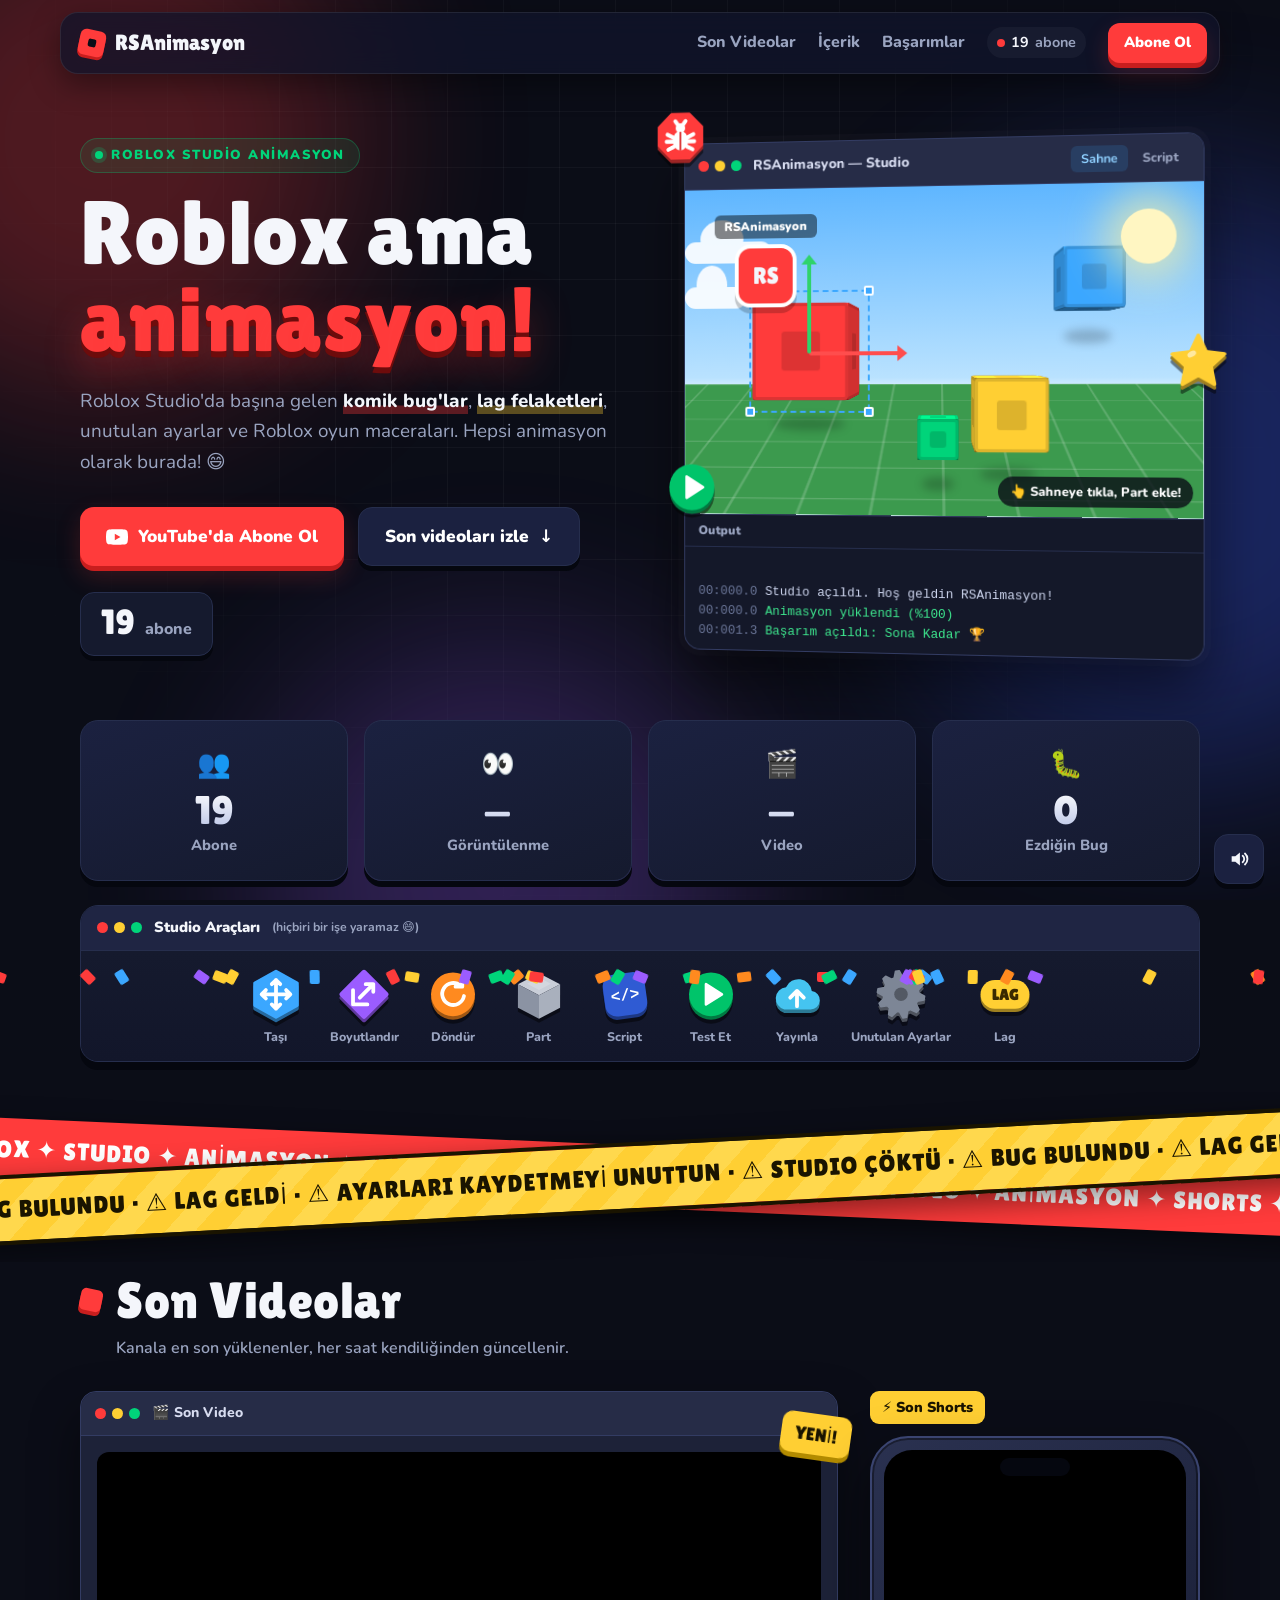
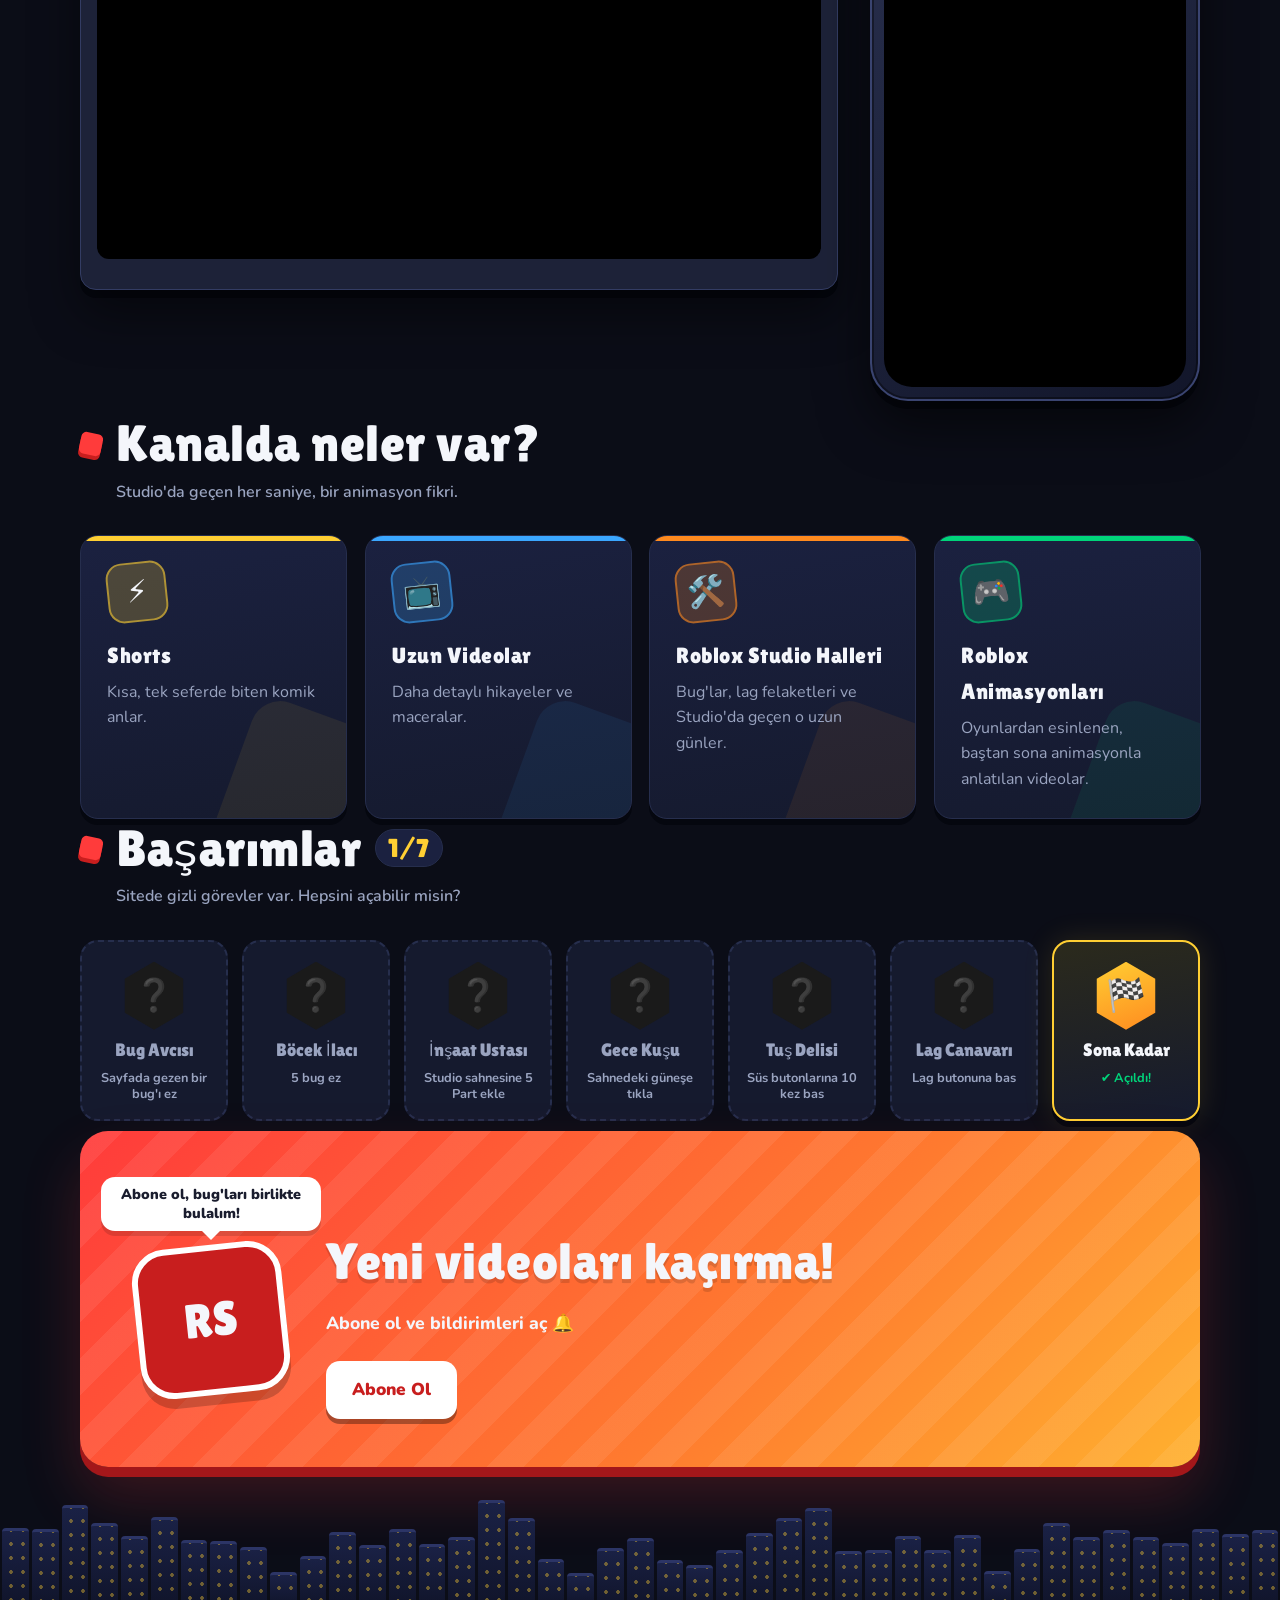
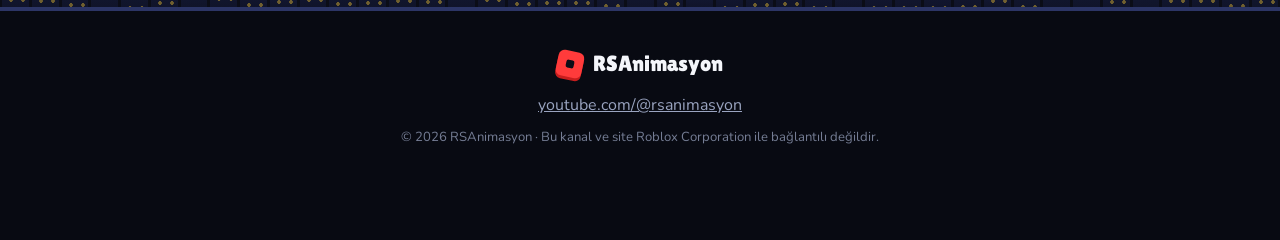
==== index.html @ 1b23cc11 "Oyun özellikleri: Part ekleme, gece/gündüz, bug avı, başarımlar; video verisi boş dönünce eskisini k" ====
<!doctype html>
<html lang="tr">
<head>
  <meta charset="utf-8">
  <meta name="viewport" content="width=device-width, initial-scale=1">
  <title>RSAnimasyon</title>
  <meta name="description" content="RSAnimasyon — Roblox ve Roblox Studio dünyasından komik animasyonlar.">
  <meta property="og:title" content="RSAnimasyon">
  <meta property="og:description" content="Roblox ve Roblox Studio dünyasından komik animasyonlar.">
  <meta name="theme-color" content="#0b0d17">
  <script>document.documentElement.classList.add("js");</script>
  <link rel="preconnect" href="https://fonts.googleapis.com">
  <link rel="preconnect" href="https://fonts.gstatic.com" crossorigin>
  <link href="https://fonts.googleapis.com/css2?family=Lilita+One&family=Nunito:wght@400;600;800;900&display=swap" rel="stylesheet">
  <link rel="icon" href="data:image/svg+xml,<svg xmlns='http://www.w3.org/2000/svg' viewBox='0 0 32 32'><rect x='4' y='4' width='24' height='24' rx='4' fill='%23ff3b3b' transform='rotate(12 16 16)'/><rect x='12' y='12' width='8' height='8' fill='%23111'  transform='rotate(12 16 16)'/></svg>">
  <link rel="stylesheet" href="style.css?v=8">
</head>
<body>
  <div class="progress" aria-hidden="true"><span data-progress></span></div>
  <div class="toasts" data-toasts aria-live="polite"></div>
  <!-- Yükleme ekranı -->
  <div class="loader" id="loader" aria-hidden="true">
    <div class="loader-cube"><span class="cube3d" style="--s:64px"><i></i><i></i><i></i><i></i><i></i><i></i></span></div>
    <div class="loader-title">RSAnimasyon</div>
    <div class="loader-bar"><span></span></div>
    <div class="loader-tip" data-loader-tip>Bug'lar temizleniyor…</div>
  </div>

  <!-- Arka plan -->
  <div class="bg" aria-hidden="true">
    <div class="bg-glow g1"></div>
    <div class="bg-glow g2"></div>
    <div class="bg-glow g3"></div>
    <div class="bg-grid"></div>
    <div class="bg-spot" data-spot></div>
    <div class="bg-cubes" data-bg-cubes></div>
  </div>

  <header class="nav-wrap">
    <div class="nav">
      <a class="brand" href="#">
        <img class="brand-avatar" data-avatar alt="" hidden>
        <span class="brand-cube" aria-hidden="true"></span>
        <span>RSAnimasyon</span>
      </a>
      <nav>
        <a href="#son-videolar">Son Videolar</a>
        <a href="#icerik">İçerik</a>
        <a href="#basarimlar">Başarımlar</a>
        <span class="nav-subs" data-nav-subs hidden><i></i><b data-nav-sub-num></b> abone</span>
        <a class="btn btn-sm" href="https://www.youtube.com/@rsanimasyon?sub_confirmation=1" target="_blank" rel="noopener">Abone Ol</a>
      </nav>
    </div>
  </header>

  <main>
    <div class="deco-side-layer" data-deco-side aria-hidden="true"></div>

    <!-- HERO -->
    <section class="hero wrap">
      <div class="hero-text">
        <p class="eyebrow"><span class="eyebrow-dot"></span>Roblox Studio Animasyon</p>
        <h1>
          <span class="word" style="--d:0">Roblox</span>
          <span class="word" style="--d:1">ama</span><br>
          <span class="accent" data-wave>animasyon!</span>
        </h1>
        <p class="lead">
          Roblox Studio'da başına gelen <mark>komik bug'lar</mark>, <mark class="m2">lag felaketleri</mark>,
          unutulan ayarlar ve Roblox oyun maceraları. Hepsi animasyon olarak burada! 😄
        </p>
        <div class="hero-actions">
          <a class="btn btn-big" href="https://www.youtube.com/@rsanimasyon?sub_confirmation=1" target="_blank" rel="noopener">
            <svg viewBox="0 0 24 24" width="22" height="22" aria-hidden="true"><path fill="currentColor" d="M23.5 6.2a3 3 0 0 0-2.1-2.1C19.5 3.6 12 3.6 12 3.6s-7.5 0-9.4.5A3 3 0 0 0 .5 6.2 31 31 0 0 0 0 12a31 31 0 0 0 .5 5.8 3 3 0 0 0 2.1 2.1c1.9.5 9.4.5 9.4.5s7.5 0 9.4-.5a3 3 0 0 0 2.1-2.1A31 31 0 0 0 24 12a31 31 0 0 0-.5-5.8ZM9.6 15.6V8.4l6.2 3.6-6.2 3.6Z"/></svg>
            YouTube'da Abone Ol
          </a>
          <a class="btn btn-ghost btn-big" href="#son-videolar">Son videoları izle <span class="bounce-arrow">↓</span></a>
        </div>
        <div class="sub-counter" data-subs hidden>
          <span class="live" data-live hidden><i></i>CANLI</span>
          <span class="sub-num" data-sub-num></span>
          <span class="sub-label">abone</span>
          <span class="sub-delta" data-sub-delta></span>
        </div>
      </div>

      <!-- Studio penceresi -->
      <div class="studio-window hero-art" data-tilt>
        <div class="win-bar">
          <span class="dots"><i></i><i></i><i></i></span>
          <span class="win-title">RSAnimasyon — Studio</span>
          <span class="win-tabs"><b>Sahne</b><span>Script</span></span>
        </div>
        <div class="viewport">
          <div class="sky"><span class="cloud c-a"></span><span class="cloud c-b"></span><span class="stars"></span><span class="sun" title="Gece / gündüz"></span></div>
          <div class="baseplate"></div>

          <div class="scene-cube sc1"><span class="cube3d" style="--s:92px;--c:#ff3b3b"><i></i><i></i><i></i><i></i><i></i><i></i></span></div>
          <div class="scene-cube sc2"><span class="cube3d" style="--s:58px;--c:#3ba7ff"><i></i><i></i><i></i><i></i><i></i><i></i></span></div>
          <div class="scene-cube sc3"><span class="cube3d" style="--s:70px;--c:#ffcf33"><i></i><i></i><i></i><i></i><i></i><i></i></span></div>
          <div class="scene-cube sc4"><span class="cube3d" style="--s:40px;--c:#00d47a"><i></i><i></i><i></i><i></i><i></i><i></i></span></div>

          <div class="selection" aria-hidden="true">
            <span class="h h1"></span><span class="h h2"></span><span class="h h3"></span><span class="h h4"></span>
            <span class="gizmo gx"></span><span class="gizmo gy"></span>
          </div>

          <div class="player">
            <span class="nametag">RSAnimasyon</span>
            <img class="player-avatar" data-avatar alt="" hidden>
            <span class="player-fallback">RS</span>
          </div>
          <div class="spawn-layer" data-spawn></div>
          <span class="vp-hint" data-vp-hint>👆 Sahneye tıkla, Part ekle!</span>
        </div>
        <div class="output">
          <div class="output-head">Output</div>
          <div class="output-lines" data-output></div>
        </div>
      </div>
    </section>

    <!-- İstatistikler -->
    <section class="stats wrap" data-reveal>
      <div class="stat">
        <span class="stat-ico">👥</span>
        <b data-stat="subs">—</b>
        <span>Abone</span>
      </div>
      <div class="stat">
        <span class="stat-ico">👀</span>
        <b data-stat="views">—</b>
        <span>Görüntülenme</span>
      </div>
      <div class="stat">
        <span class="stat-ico">🎬</span>
        <b data-stat="videos">—</b>
        <span>Video</span>
      </div>
      <div class="stat">
        <span class="stat-ico">🐛</span>
        <b data-bug-count>0</b>
        <span>Ezdiğin Bug</span>
      </div>
    </section>

    <!-- Studio araçları (süs) -->
    <div class="wrap" data-reveal>
      <div class="studio-bar-wrap" aria-hidden="true">
        <div class="studio-bar-head"><span class="dots"><i></i><i></i><i></i></span>Studio Araçları <small>(hiçbiri bir işe yaramaz 😄)</small></div>
        <div class="studio-bar" data-deco-bar></div>
      </div>
    </div>

    <!-- Kayan şeritler -->
    <div class="tape-zone" aria-hidden="true">
      <div class="tape tape-a"><div class="tape-track" data-tape="⚠ BUG BULUNDU · ⚠ LAG GELDİ · ⚠ AYARLARI KAYDETMEYİ UNUTTUN · ⚠ STUDIO ÇÖKTÜ · "></div></div>
      <div class="tape tape-b"><div class="tape-track" data-tape="ROBLOX ✦ STUDIO ✦ ANİMASYON ✦ SHORTS ✦ KOMİK ✦ ABONE OL ✦ "></div></div>
    </div>

    <!-- SON VİDEOLAR -->
    <section id="son-videolar" class="latest wrap">
      <div class="section-head" data-reveal>
        <h2 class="section-title">Son Videolar</h2>
        <p class="section-sub">Kanala en son yüklenenler, her saat kendiliğinden güncellenir.</p>
      </div>

      <div class="latest-grid">
        <article class="monitor" data-reveal>
          <div class="win-bar">
            <span class="dots"><i></i><i></i><i></i></span>
            <span class="win-title">🎬 Son Video</span>
            <time data-long-date></time>
          </div>
          <div class="monitor-body">
            <span class="sticker">YENİ!</span>
            <div class="frame frame-16x9" data-long-frame>
              <div class="placeholder">Son video yükleniyor…</div>
            </div>
            <h3 data-long-title></h3>
          </div>
        </article>

        <article class="phone-col" data-reveal style="--rd:.12s">
          <div class="phone-label"><span class="tag tag-short">⚡ Son Shorts</span><time data-short-date></time></div>
          <div class="phone">
            <span class="notch"></span>
            <div class="frame frame-9x16" data-short-frame>
              <div class="placeholder">Son Shorts yükleniyor…</div>
            </div>
          </div>
          <h3 data-short-title></h3>
        </article>
      </div>

      <div class="recent" data-recent-wrap hidden>
        <h3 class="sub-title" data-reveal>Diğer yeni videolar</h3>
        <div class="recent-grid" data-recent></div>
      </div>
    </section>

    <!-- İÇERİK -->
    <section id="icerik" class="topics wrap">
      <div class="section-head" data-reveal>
        <h2 class="section-title">Kanalda neler var?</h2>
        <p class="section-sub">Studio'da geçen her saniye, bir animasyon fikri.</p>
      </div>
      <div class="topic-grid">
        <div class="topic t1" data-reveal data-tilt><span class="ico">⚡</span><h3>Shorts</h3><p>Kısa, tek seferde biten komik anlar.</p></div>
        <div class="topic t2" data-reveal data-tilt style="--rd:.08s"><span class="ico">📺</span><h3>Uzun Videolar</h3><p>Daha detaylı hikayeler ve maceralar.</p></div>
        <div class="topic t3" data-reveal data-tilt style="--rd:.16s"><span class="ico">🛠️</span><h3>Roblox Studio Halleri</h3><p>Bug'lar, lag felaketleri ve Studio'da geçen o uzun günler.</p></div>
        <div class="topic t4" data-reveal data-tilt style="--rd:.24s"><span class="ico">🎮</span><h3>Roblox Animasyonları</h3><p>Oyunlardan esinlenen, baştan sona animasyonla anlatılan videolar.</p></div>
      </div>
    </section>

    <!-- BAŞARIMLAR -->
    <section id="basarimlar" class="wrap badges-sec">
      <div class="section-head" data-reveal>
        <h2 class="section-title">Başarımlar <span class="badge-count" data-badge-count>0/7</span></h2>
        <p class="section-sub">Sitede gizli görevler var. Hepsini açabilir misin?</p>
      </div>
      <div class="badge-grid" data-badges></div>
    </section>

    <!-- CTA -->
    <section class="wrap">
      <div class="cta" data-reveal>
        <div class="cta-stripes" aria-hidden="true"></div>
        <div class="cta-mascot" aria-hidden="true">
          <span class="bubble">Abone ol, bug'ları birlikte bulalım!</span>
          <img data-avatar alt="" hidden>
          <span class="mascot-fallback">RS</span>
        </div>
        <div class="cta-text">
          <h2>Yeni videoları kaçırma!</h2>
          <p>Abone ol ve bildirimleri aç 🔔</p>
          <a class="btn btn-light btn-big" href="https://www.youtube.com/@rsanimasyon?sub_confirmation=1" target="_blank" rel="noopener">Abone Ol</a>
        </div>
      </div>
    </section>
    <div class="skyline" data-skyline aria-hidden="true"></div>
  </main>

  <footer class="footer">
    <div class="wrap footer-inner">
      <a class="brand" href="#"><span class="brand-cube" aria-hidden="true"></span><span>RSAnimasyon</span></a>
      <p><a href="https://www.youtube.com/@rsanimasyon" target="_blank" rel="noopener">youtube.com/@rsanimasyon</a></p>
      <p class="fine">© <span data-year></span> RSAnimasyon · Bu kanal ve site Roblox Corporation ile bağlantılı değildir.</p>
    </div>
  </footer>

  <script src="config.js?v=8"></script>
  <script src="app.js?v=8"></script>
  <script src="deco.js?v=8"></script>
  <script src="subs.js?v=8"></script>
  <script src="fx.js?v=8"></script>
  <script src="play.js?v=8"></script>
</body>
</html>
---- style.css ----
:root {
  --bg: #0b0d17;
  --bg-2: #11152a;
  --card: #151a2e;
  --card-2: #1b2140;
  --line: #262e4d;
  --text: #f4f6fb;
  --muted: #9aa4c0;
  --red: #ff3b3b;
  --red-2: #c81e1e;
  --green: #00d47a;
  --yellow: #ffcf33;
  --blue: #3ba7ff;
  --purple: #9b5cff;
  --orange: #ff8a1f;
  --radius: 18px;
  --shadow: 0 8px 0 #0009;
  --display: "Lilita One", "Nunito", sans-serif;
}

* { box-sizing: border-box; }
html { scroll-behavior: smooth; }
html, body { overflow-x: clip; }
body {
  margin: 0;
  background: var(--bg);
  color: var(--text);
  font-family: "Nunito", system-ui, sans-serif;
  line-height: 1.6;
  -webkit-font-smoothing: antialiased;
}
a { color: inherit; }
img { max-width: 100%; }
h1, h2, h3 { font-family: var(--display); font-weight: 400; letter-spacing: .5px; margin: 0; }
::selection { background: var(--red); color: #fff; }

.wrap { max-width: 1160px; margin: 0 auto; padding: 0 20px; }
main { position: relative; z-index: 1; }

/* ================= Yükleme ekranı ================= */
.loader { display: none; }
.js .loader {
  position: fixed; inset: 0; z-index: 100;
  display: flex; flex-direction: column; align-items: center; justify-content: center; gap: 18px;
  background: radial-gradient(circle at 50% 40%, #1b2147, var(--bg) 70%);
  transition: opacity .5s, visibility .5s;
}
.js .loader.done { opacity: 0; visibility: hidden; }
.loader-cube { perspective: 600px; margin-bottom: 8px; }
.loader-cube .cube3d { animation: cube-spin 1.6s linear infinite; }
.loader-title { font-family: var(--display); font-size: 2rem; }
.loader-bar { width: 220px; height: 12px; border-radius: 99px; background: #ffffff14; overflow: hidden; border: 1px solid var(--line); }
.loader-bar span { display: block; height: 100%; width: 0; background: linear-gradient(90deg, var(--red), var(--yellow)); border-radius: inherit; animation: load-fill 1s ease-out forwards; }
.loader-tip { color: var(--muted); font-weight: 700; font-size: .95rem; }
@keyframes load-fill { to { width: 100%; } }

/* ================= Arka plan ================= */
.bg { position: fixed; inset: 0; z-index: 0; pointer-events: none; overflow: hidden; }
.bg-grid {
  position: absolute; inset: 0;
  background:
    linear-gradient(transparent 0 calc(100% - 1px), #ffffff09 0) 0 0 / 56px 56px,
    linear-gradient(90deg, transparent 0 calc(100% - 1px), #ffffff09 0) 0 0 / 56px 56px;
  mask-image: radial-gradient(ellipse at 50% 30%, #000 30%, transparent 80%);
}
.bg-glow { position: absolute; border-radius: 50%; filter: blur(90px); opacity: .45; animation: glow-move 18s ease-in-out infinite alternate; }
.g1 { width: 520px; height: 520px; background: #ff3b3b; left: -160px; top: -120px; opacity: .28; }
.g2 { width: 600px; height: 600px; background: #3b5bff; right: -200px; top: 20%; opacity: .3; animation-delay: -6s; }
.g3 { width: 480px; height: 480px; background: #9b5cff; left: 20%; bottom: -220px; opacity: .25; animation-delay: -12s; }
@keyframes glow-move { to { transform: translate(80px, 60px) scale(1.15); } }
.bg-cube {
  position: absolute; bottom: -60px; border-radius: 6px; opacity: .14;
  animation: bg-rise linear infinite;
}
.bg-cube::after { content: ""; position: absolute; inset: 30%; background: #0004; border-radius: 2px; }
@keyframes bg-rise {
  from { transform: translateY(0) rotate(0); }
  to { transform: translateY(-120vh) rotate(360deg); }
}

/* ================= Navigasyon ================= */
.nav-wrap { position: sticky; top: 0; z-index: 30; padding: 12px 16px 0; }
.nav {
  max-width: 1160px; margin: 0 auto;
  display: flex; align-items: center; justify-content: space-between; gap: 16px;
  padding: 10px 12px 10px 18px;
  background: #11152acc; backdrop-filter: blur(14px) saturate(1.4); -webkit-backdrop-filter: blur(14px) saturate(1.4);
  border: 1px solid #ffffff14; border-radius: 18px;
  box-shadow: 0 10px 30px #0006;
}
.brand { display: flex; align-items: center; gap: 10px; text-decoration: none; font-family: var(--display); font-size: 1.35rem; }
.brand-avatar { width: 34px; height: 34px; border-radius: 10px; border: 2px solid var(--red); object-fit: cover; }
.brand-avatar:not([hidden]) + .brand-cube { display: none; }
.brand-cube { width: 26px; height: 26px; background: var(--red); border-radius: 6px; transform: rotate(12deg); position: relative; box-shadow: 0 3px 0 var(--red-2); flex: none; }
.brand-cube::after { content: ""; position: absolute; inset: 9px; background: var(--bg); border-radius: 2px; }
.nav nav { display: flex; align-items: center; gap: 22px; }
.nav nav > a:not(.btn) { text-decoration: none; color: var(--muted); font-weight: 800; position: relative; }
.nav nav > a:not(.btn)::after { content: ""; position: absolute; left: 0; right: 0; bottom: -4px; height: 3px; border-radius: 3px; background: var(--red); transform: scaleX(0); transition: transform .25s; }
.nav nav > a:not(.btn):hover { color: var(--text); }
.nav nav > a:not(.btn):hover::after { transform: scaleX(1); }
.nav-subs { display: inline-flex; align-items: center; gap: 6px; font-weight: 700; color: var(--muted); font-size: .9rem; padding: 4px 10px; border-radius: 99px; background: #ffffff0a; }
.nav-subs[hidden] { display: none; }
.nav-subs b { color: var(--text); font-variant-numeric: tabular-nums; }
.nav-subs i { width: 8px; height: 8px; border-radius: 50%; background: var(--red); animation: live-blink 1.4s infinite; }

/* ================= Butonlar ================= */
.btn {
  position: relative; overflow: hidden;
  display: inline-flex; align-items: center; gap: 10px;
  padding: 12px 22px; border-radius: 12px; border: 0;
  background: var(--red); color: #fff; text-decoration: none; font-weight: 900; font-family: inherit; font-size: 1rem;
  box-shadow: 0 5px 0 var(--red-2), 0 10px 24px #ff3b3b33;
  transition: transform .12s, box-shadow .12s;
}
.btn::before {
  content: ""; position: absolute; top: 0; bottom: 0; width: 40%; left: -60%;
  background: linear-gradient(100deg, transparent, #fff5, transparent);
  transform: skewX(-20deg); transition: left .5s;
}
.btn:hover::before { left: 120%; }
.btn:hover { transform: translateY(-2px); box-shadow: 0 7px 0 var(--red-2), 0 14px 30px #ff3b3b44; }
.btn:active { transform: translateY(4px); box-shadow: 0 1px 0 var(--red-2); }
.btn-sm { padding: 8px 16px; font-size: .92rem; }
.btn-big { padding: 15px 26px; font-size: 1.08rem; border-radius: 14px; }
.btn-ghost { background: var(--card-2); box-shadow: 0 5px 0 #05070f; border: 1px solid var(--line); }
.btn-ghost:hover { box-shadow: 0 7px 0 #05070f; }
.btn-ghost:active { box-shadow: 0 1px 0 #05070f; }
.btn-light { background: #fff; color: var(--red-2); box-shadow: 0 5px 0 #0005; }
.btn-light:hover { box-shadow: 0 7px 0 #0005; }
.bounce-arrow { display: inline-block; animation: arrow-bounce 1.4s ease-in-out infinite; }
@keyframes arrow-bounce { 50% { transform: translateY(4px); } }

/* ================= Hero ================= */
.hero > * { min-width: 0; }
.hero { display: grid; grid-template-columns: minmax(0, 1.05fr) minmax(0, 1fr); gap: 48px; align-items: center; padding-top: 64px; padding-bottom: 40px; }
.eyebrow {
  display: inline-flex; align-items: center; gap: 8px; margin: 0 0 16px; padding: 6px 14px; border-radius: 99px;
  background: #00d47a1a; border: 1px solid #00d47a44; color: var(--green);
  font-weight: 900; font-size: .82rem; text-transform: uppercase; letter-spacing: 1.5px;
}
.eyebrow-dot { width: 8px; height: 8px; border-radius: 50%; background: var(--green); box-shadow: 0 0 0 4px #00d47a33; animation: live-blink 2s infinite; }
.hero h1 { font-size: clamp(3rem, 7.4vw, 5.6rem); line-height: .98; }
.word { display: inline-block; }
.js .word { animation: word-in .7s cubic-bezier(.2, 1.6, .4, 1) both; animation-delay: calc(1.05s + var(--d) * .12s); }
@keyframes word-in { from { opacity: 0; transform: translateY(40px) scale(.6) rotate(-6deg); } }
.accent { display: inline-block; color: var(--red); text-shadow: 0 6px 0 #6d0c0c, 0 18px 40px #ff3b3b55; }
.accent .ch { display: inline-block; animation: wave 3.2s ease-in-out infinite; animation-delay: calc(var(--i) * .07s + 1.5s); }
@keyframes wave { 0%, 30%, 100% { transform: none; } 10% { transform: translateY(-14px) rotate(-4deg); } 20% { transform: translateY(2px); } }
.lead { color: var(--muted); font-size: 1.18rem; max-width: 540px; margin: 22px 0 0; }
.lead mark { background: none; color: var(--text); font-weight: 800; box-shadow: inset 0 -.45em 0 #ff3b3b55; }
.lead mark.m2 { box-shadow: inset 0 -.45em 0 #ffcf3355; }
.hero-actions { display: flex; flex-wrap: wrap; gap: 14px; margin-top: 30px; }

.sub-counter {
  position: relative; display: inline-flex; align-items: baseline; gap: 10px;
  margin-top: 26px; padding: 12px 20px; border-radius: 14px;
  background: var(--card); border: 1px solid var(--line); box-shadow: 0 5px 0 #05070f;
}
.sub-counter[hidden] { display: none; }
.sub-num { font-family: var(--display); font-size: 2.2rem; line-height: 1; font-variant-numeric: tabular-nums; transition: color .3s; }
.sub-num.up { color: var(--green); animation: sub-bump .5s; }
.sub-num.down { color: var(--red); animation: sub-bump .5s; }
.sub-label { color: var(--muted); font-weight: 800; }
.live { align-self: center; display: inline-flex; align-items: center; gap: 6px; padding: 3px 9px; border-radius: 7px; background: #ff3b3b22; color: var(--red); font-size: .75rem; font-weight: 900; letter-spacing: 1px; }
.live[hidden] { display: none; }
.live i { width: 8px; height: 8px; border-radius: 50%; background: var(--red); animation: live-blink 1.4s infinite; }
.sub-delta { position: absolute; right: -8px; top: -16px; font-weight: 900; opacity: 0; pointer-events: none; font-size: 1.1rem; }
.sub-delta.show { animation: delta-float 1.6s ease-out; }
.sub-delta.plus { color: var(--green); }
.sub-delta.minus { color: var(--red); }
@keyframes sub-bump { 40% { transform: scale(1.3); } }
@keyframes live-blink { 50% { opacity: .25; } }
@keyframes delta-float { 0% { opacity: 0; transform: translateY(8px); } 15% { opacity: 1; } 100% { opacity: 0; transform: translateY(-30px); } }

/* ================= Studio penceresi ================= */
.studio-window {
  position: relative;
  background: #1d2238; border: 1px solid #333c63; border-radius: 16px;
  box-shadow: 0 30px 60px #0008, 0 0 0 6px #ffffff06;
  transform: perspective(1200px) rotateX(var(--rx, 0deg)) rotateY(var(--ry, -6deg));
  transition: transform .3s ease-out;
}
.win-bar {
  display: flex; align-items: center; gap: 12px; padding: 10px 14px;
  background: #262c47; border-bottom: 1px solid #333c63; border-radius: 16px 16px 0 0;
  font-weight: 800; font-size: .88rem;
}
.win-title { color: #d7dcf0; flex: 1; white-space: nowrap; overflow: hidden; text-overflow: ellipsis; }
.win-bar time { color: var(--muted); font-weight: 700; font-size: .85rem; }
.win-tabs { display: flex; gap: 4px; font-size: .78rem; }
.win-tabs > * { padding: 3px 10px; border-radius: 6px; color: var(--muted); }
.win-tabs b { background: #3ba7ff26; color: #8fd0ff; }
.dots { display: flex; gap: 6px; flex: none; }
.dots i { width: 11px; height: 11px; border-radius: 50%; background: var(--red); }
.dots i:nth-child(2) { background: var(--yellow); }
.dots i:nth-child(3) { background: var(--green); }

.viewport { position: relative; height: 330px; overflow: hidden; perspective: 700px; }
.sky { position: absolute; inset: 0; background: linear-gradient(#5fb6ff, #b9e2ff 58%, #dff2ff 62%); }
.sun { position: absolute; width: 54px; height: 54px; border-radius: 50%; right: 12%; top: 12%; background: #fff6c2; box-shadow: 0 0 40px 16px #fff3a0aa; }
.cloud { position: absolute; height: 22px; border-radius: 99px; background: #fff; opacity: .9; animation: cloud-drift linear infinite; }
.cloud::before { content: ""; position: absolute; width: 50%; height: 180%; left: 18%; bottom: 20%; border-radius: 50%; background: inherit; }
.c-a { width: 90px; top: 16%; animation-duration: 38s; }
.c-b { width: 64px; top: 30%; animation-duration: 52s; animation-delay: -20s; }
@keyframes cloud-drift { from { left: -120px; } to { left: 110%; } }
.baseplate {
  position: absolute; left: -60%; width: 220%; top: 60%; height: 160%;
  transform-origin: 50% 0; transform: rotateX(74deg);
  background-color: #3c9a4e;
  background-image:
    linear-gradient(#ffffff2e 2px, transparent 2px),
    linear-gradient(90deg, #ffffff2e 2px, transparent 2px);
  background-size: 48px 48px;
  animation: plate-move 3s linear infinite;
}
@keyframes plate-move { to { background-position: 0 48px; } }

/* 3D küp */
.cube3d {
  --s: 60px; --c: #ff3b3b;
  position: relative; display: block; width: var(--s); height: var(--s);
  transform-style: preserve-3d;
  animation: cube-spin 14s linear infinite;
}
.cube3d i { position: absolute; inset: 0; background: var(--c); border-radius: 4px; box-shadow: inset 0 0 0 3px #0002; }
.cube3d i::after { content: ""; position: absolute; inset: 30%; background: #00000022; border-radius: 3px; }
.cube3d i:nth-child(1) { transform: translateZ(calc(var(--s) / 2)); }
.cube3d i:nth-child(2) { transform: rotateY(180deg) translateZ(calc(var(--s) / 2)); filter: brightness(.7); }
.cube3d i:nth-child(3) { transform: rotateY(90deg) translateZ(calc(var(--s) / 2)); filter: brightness(.82); }
.cube3d i:nth-child(4) { transform: rotateY(-90deg) translateZ(calc(var(--s) / 2)); filter: brightness(.82); }
.cube3d i:nth-child(5) { transform: rotateX(90deg) translateZ(calc(var(--s) / 2)); filter: brightness(1.18); }
.cube3d i:nth-child(6) { transform: rotateX(-90deg) translateZ(calc(var(--s) / 2)); filter: brightness(.55); }
@keyframes cube-spin { from { transform: rotateX(-22deg) rotateY(0); } to { transform: rotateX(-22deg) rotateY(360deg); } }

.scene-cube { position: absolute; transform-style: preserve-3d; animation: bob 4s ease-in-out infinite; }
.scene-cube::after { content: ""; position: absolute; left: 10%; right: 10%; height: 14px; bottom: -34px; border-radius: 50%; background: #0003; filter: blur(4px); animation: shadow-pulse 4s ease-in-out infinite; }
.sc1 { left: 16%; top: 36%; }
.sc2 { right: 16%; top: 20%; animation-delay: -1s; }
.sc2 .cube3d { animation-duration: 9s; animation-direction: reverse; }
.sc3 { right: 30%; top: 58%; animation-delay: -2s; }
.sc3 .cube3d { animation-duration: 18s; }
.sc4 { left: 46%; top: 70%; animation-delay: -3s; }
.sc4 .cube3d { animation-duration: 7s; }
@keyframes bob { 50% { translate: 0 -14px; } }
@keyframes shadow-pulse { 50% { transform: scale(.75); opacity: .6; } }

.selection { position: absolute; left: calc(16% - 16px); top: calc(36% - 16px); width: 124px; height: 124px; border: 2px dashed #3ba7ff; border-radius: 6px; animation: bob 4s ease-in-out infinite; }
.selection .h { position: absolute; width: 10px; height: 10px; background: #3ba7ff; border: 2px solid #fff; border-radius: 2px; }
.h1 { left: -6px; top: -6px; } .h2 { right: -6px; top: -6px; } .h3 { left: -6px; bottom: -6px; } .h4 { right: -6px; bottom: -6px; }
.gizmo { position: absolute; height: 4px; border-radius: 2px; }
.gizmo::after { content: ""; position: absolute; right: -8px; top: -6px; border: 8px solid transparent; border-left: 10px solid currentColor; border-right: 0; }
.gx { left: 50%; top: 50%; width: 92px; background: #ff4d4d; color: #ff4d4d; }
.gy { left: 50%; top: 50%; width: 92px; background: #2fd36b; color: #2fd36b; transform-origin: 0 50%; transform: rotate(-90deg); }

.player { position: absolute; left: 6%; top: 8%; display: flex; flex-direction: column; align-items: center; gap: 6px; animation: bob 3.2s ease-in-out infinite; }
.nametag { padding: 2px 10px; border-radius: 6px; background: #0007; color: #fff; font-weight: 900; font-size: .78rem; }
.player-avatar, .player-fallback { width: 64px; height: 64px; border-radius: 16px; border: 4px solid #fff; box-shadow: 0 6px 0 #0003; object-fit: cover; background: var(--red); }
.player-fallback { display: grid; place-items: center; font-family: var(--display); font-size: 1.5rem; }
.player-avatar:not([hidden]) + .player-fallback { display: none; }

.output { border-top: 1px solid #333c63; background: #141829; border-radius: 0 0 16px 16px; }
.output-head { padding: 6px 14px; font-size: .78rem; font-weight: 900; color: var(--muted); border-bottom: 1px solid #262e4d; }
.output-lines { height: 104px; padding: 8px 14px; overflow: hidden; font-family: ui-monospace, SFMono-Regular, Menlo, Consolas, monospace; font-size: .8rem; line-height: 1.6; display: flex; flex-direction: column; justify-content: flex-end; }
.output-lines div { white-space: nowrap; overflow: hidden; text-overflow: ellipsis; animation: line-in .35s ease-out; }
.output-lines .t { color: #6b7698; margin-right: 8px; }
.output-lines .info { color: #cdd5ee; }
.output-lines .warn { color: var(--yellow); }
.output-lines .err { color: #ff6b6b; }
.output-lines .ok { color: #3ee88f; }
@keyframes line-in { from { opacity: 0; transform: translateX(-10px); } }

/* ================= İstatistikler ================= */
.stats { display: grid; grid-template-columns: repeat(4, 1fr); gap: 16px; padding-top: 24px; padding-bottom: 24px; }
.stat {
  position: relative; overflow: hidden;
  display: flex; flex-direction: column; align-items: center; text-align: center; gap: 2px;
  padding: 22px 12px; border-radius: var(--radius);
  background: linear-gradient(160deg, var(--card-2), var(--card)); border: 1px solid var(--line);
  box-shadow: 0 6px 0 #05070f;
}
.stat-ico { font-size: 1.7rem; }
.stat b { font-family: var(--display); font-weight: 400; font-size: clamp(1.8rem, 4vw, 2.5rem); line-height: 1.1; font-variant-numeric: tabular-nums;
  background: linear-gradient(180deg, #fff, #b8c3e6); -webkit-background-clip: text; background-clip: text; color: transparent; }
.stat span:last-child { color: var(--muted); font-weight: 800; font-size: .92rem; }

/* ================= Kayan şeritler ================= */
.tape-zone { position: relative; height: 170px; margin: 30px 0 10px; overflow: hidden; }
.tape { position: absolute; left: -5%; width: 110%; top: 50%; padding: 12px 0; overflow: hidden; box-shadow: 0 10px 30px #0007; }
.tape-a { transform: translateY(-50%) rotate(-3deg); background: repeating-linear-gradient(-45deg, var(--yellow) 0 22px, #ffd84d 22px 44px); color: #1a1400; border-block: 4px solid #1a1400; z-index: 2; }
.tape-b { transform: translateY(-50%) rotate(2.5deg); background: var(--red); color: #fff; }
.tape-track { display: flex; width: max-content; font-family: var(--display); font-size: 1.5rem; letter-spacing: 1px; white-space: nowrap; animation: tape-scroll 30s linear infinite; }
.tape-b .tape-track { animation-direction: reverse; animation-duration: 36s; }
@keyframes tape-scroll { to { transform: translateX(-50%); } }

/* ================= Bölüm başlıkları ================= */
section { padding: 56px 0; }
.section-head { margin-bottom: 30px; }
.section-title { font-size: clamp(2.1rem, 5vw, 3.2rem); display: flex; align-items: center; gap: 14px; line-height: 1.1; }
.section-title::before { content: ""; width: 22px; height: 22px; background: var(--red); border-radius: 5px; transform: rotate(12deg); flex: none; box-shadow: 0 4px 0 var(--red-2); }
.section-sub { color: var(--muted); margin: 8px 0 0 36px; font-weight: 600; }
.sub-title { font-size: 1.6rem; margin: 52px 0 18px; }

/* ================= Son videolar ================= */
.latest-grid { display: grid; grid-template-columns: minmax(0, 1fr) minmax(250px, 330px); gap: 32px; align-items: start; }
.monitor { position: relative; background: #1d2238; border: 1px solid #333c63; border-radius: 16px; box-shadow: 0 24px 50px #0007, 0 8px 0 #05070f; }
.monitor-body { position: relative; padding: 16px; }
.monitor .win-bar { padding-right: 96px; }
.monitor h3, .phone-col h3 { font-family: "Nunito"; font-weight: 900; font-size: 1.2rem; margin-top: 14px; line-height: 1.35; }
.sticker {
  position: absolute; z-index: 3; right: -14px; top: -22px;
  padding: 6px 14px; border-radius: 10px; background: var(--yellow); color: #1a1400;
  font-family: var(--display); font-size: 1.15rem; transform: rotate(8deg);
  box-shadow: 0 5px 0 #b38b00; animation: sticker-wiggle 2.6s ease-in-out infinite;
}
@keyframes sticker-wiggle { 0%, 100% { transform: rotate(8deg); } 50% { transform: rotate(-2deg) scale(1.08); } }
.frame { position: relative; width: 100%; border-radius: 12px; overflow: hidden; background: #000; }
.frame-16x9 { aspect-ratio: 16 / 9; }
.frame-9x16 { aspect-ratio: 9 / 16; }
.frame iframe { position: absolute; inset: 0; width: 100%; height: 100%; border: 0; }
.placeholder { position: absolute; inset: 0; display: grid; place-items: center; text-align: center; padding: 16px; color: var(--muted); }
.placeholder a { color: var(--red); font-weight: 800; }

.phone-col { display: flex; flex-direction: column; }
.phone-label { display: flex; justify-content: space-between; align-items: center; margin-bottom: 12px; gap: 8px; }
.phone-label time { color: var(--muted); font-size: .88rem; font-weight: 700; }
.tag { padding: 5px 12px; border-radius: 9px; background: var(--red); font-weight: 900; font-size: .9rem; }
.tag-short { background: var(--yellow); color: #1a1400; }
.phone {
  position: relative; padding: 12px; border-radius: 38px;
  background: linear-gradient(145deg, #2a3150, #12162a); border: 2px solid #3a4470;
  box-shadow: 0 24px 50px #0008, 0 8px 0 #05070f, inset 0 0 0 2px #0006;
}
.phone .frame { border-radius: 28px; }
.notch { position: absolute; z-index: 2; left: 50%; top: 20px; transform: translateX(-50%); width: 70px; height: 18px; border-radius: 99px; background: #05070f; }

.recent-grid { display: grid; grid-template-columns: repeat(auto-fill, minmax(230px, 1fr)); gap: 18px; }
.mini {
  display: block; text-decoration: none; background: var(--card); border: 1px solid var(--line);
  border-radius: 16px; overflow: hidden; box-shadow: 0 6px 0 #05070f;
  transition: transform .2s, box-shadow .2s, border-color .2s;
}
.mini:hover { transform: translateY(-6px) rotate(-1deg); box-shadow: 0 12px 0 #05070f, 0 20px 40px #0006; border-color: #ff3b3b88; }
.mini-thumb { position: relative; display: block; aspect-ratio: 16 / 9; background: #000; }
.mini-thumb img { width: 100%; height: 100%; object-fit: cover; display: block; transition: transform .4s; }
.mini:hover .mini-thumb img { transform: scale(1.08); }
.mini-thumb::after {
  content: ""; position: absolute; left: 50%; top: 50%; width: 52px; height: 52px; margin: -26px 0 0 -26px; border-radius: 50%;
  background: #ff3b3bee url("data:image/svg+xml,%3Csvg xmlns='http://www.w3.org/2000/svg' viewBox='0 0 24 24'%3E%3Cpath fill='white' d='M9 7v10l8-5z'/%3E%3C/svg%3E") center / 26px no-repeat;
  transform: scale(.4); opacity: 0; transition: transform .25s, opacity .25s;
}
.mini:hover .mini-thumb::after { transform: scale(1); opacity: 1; }
.mini-body { padding: 12px 14px 14px; font-weight: 800; font-size: .96rem; line-height: 1.35; }
.mini small { display: block; color: var(--muted); font-weight: 700; margin-top: 6px; }

/* ================= Konular ================= */
.topic-grid { display: grid; grid-template-columns: repeat(auto-fit, minmax(230px, 1fr)); gap: 18px; }
.topic {
  --tc: var(--red);
  position: relative; overflow: hidden;
  background: linear-gradient(170deg, var(--card-2), var(--card)); border: 1px solid var(--line); border-radius: var(--radius); padding: 26px;
  box-shadow: 0 6px 0 #05070f;
  transform: perspective(800px) rotateX(var(--rx, 0deg)) rotateY(var(--ry, 0deg));
  transition: transform .25s ease-out, border-color .25s;
}
.topic::before { content: ""; position: absolute; left: 0; right: 0; top: 0; height: 5px; background: var(--tc); }
.topic::after { content: ""; position: absolute; width: 180px; height: 180px; right: -60px; bottom: -80px; border-radius: 30px; background: var(--tc); opacity: .08; transform: rotate(20deg); transition: transform .4s, opacity .4s; }
.topic:hover { border-color: var(--tc); }
.topic:hover::after { transform: rotate(60deg) scale(1.2); opacity: .16; }
.t1 { --tc: var(--yellow); } .t2 { --tc: var(--blue); } .t3 { --tc: var(--orange); } .t4 { --tc: var(--green); }
.topic .ico {
  display: grid; place-items: center; width: 60px; height: 60px; border-radius: 16px; font-size: 1.9rem;
  background: color-mix(in srgb, var(--tc) 22%, transparent); border: 2px solid color-mix(in srgb, var(--tc) 55%, transparent);
  transform: rotate(-6deg); transition: transform .3s;
}
.topic:hover .ico { transform: rotate(6deg) scale(1.1); }
.topic h3 { font-size: 1.4rem; margin: 16px 0 6px; }
.topic p { margin: 0; color: var(--muted); position: relative; z-index: 1; }

/* ================= CTA ================= */
.cta {
  position: relative; overflow: hidden; display: grid; grid-template-columns: auto 1fr; align-items: center; gap: 40px;
  margin: 10px 0 30px; padding: 90px 56px 48px; border-radius: 28px;
  background: linear-gradient(135deg, #ff3b3b, #ff7a2f 60%, #ffb12f);
  box-shadow: 0 10px 0 #a3171a, 0 30px 60px #ff3b3b33;
}
.cta-stripes { position: absolute; inset: 0; background: repeating-linear-gradient(-45deg, #ffffff12 0 26px, transparent 26px 52px); background-size: 200% 200%; animation: stripes 6s linear infinite; }
@keyframes stripes { to { background-position: 147px 0; } }
.cta-text { position: relative; }
.cta h2 { font-size: clamp(2rem, 5vw, 3.2rem); text-shadow: 0 4px 0 #0002; }
.cta p { margin: 6px 0 24px; font-weight: 800; font-size: 1.1rem; }
.cta-mascot { position: relative; display: flex; flex-direction: column; align-items: center; animation: bob 2.6s ease-in-out infinite; }
.cta-mascot img, .mascot-fallback { width: 150px; height: 150px; border-radius: 34px; border: 6px solid #fff; box-shadow: 0 10px 0 #0003; object-fit: cover; transform: rotate(-6deg); background: var(--red-2); }
.mascot-fallback { display: grid; place-items: center; font-family: var(--display); font-size: 3rem; }
.cta-mascot img:not([hidden]) + .mascot-fallback { display: none; }
.bubble {
  position: absolute; z-index: 2; left: 50%; bottom: calc(100% + 14px); margin-left: -110px; width: 220px; text-align: center;
  padding: 8px 14px; border-radius: 14px; background: #fff; color: #1a1d2e; font-weight: 900; font-size: .9rem; line-height: 1.3;
  box-shadow: 0 5px 0 #0002; animation: bubble-pop 3s ease-in-out infinite;
}
.bubble::after { content: ""; position: absolute; left: 50%; margin-left: -10px; bottom: -9px; border: 10px solid transparent; border-top-color: #fff; border-bottom: 0; }
@keyframes bubble-pop { 0%, 100% { transform: scale(1) rotate(3deg); } 50% { transform: scale(1.06) rotate(-2deg); } }

/* ================= Footer ================= */
.footer { position: relative; z-index: 1; border-top: 1px solid var(--line); background: #080a12cc; padding: 36px 0 90px; color: var(--muted); }
.footer-inner { display: flex; flex-direction: column; align-items: center; gap: 4px; text-align: center; }
.footer .brand { color: var(--text); margin-bottom: 6px; }
.footer p { margin: 2px 0; }
.fine { font-size: .82rem; opacity: .75; }

/* ================= Kaydırınca beliren ================= */
.js [data-reveal] { opacity: 0; translate: 0 34px; transition: opacity .7s ease, translate .7s cubic-bezier(.2, .9, .3, 1.2); transition-delay: var(--rd, 0s); }
.js [data-reveal].in { opacity: 1; translate: 0 0; }

/* ================= Konfeti ================= */
.confetti { position: fixed; z-index: 90; top: -20px; width: 10px; height: 14px; border-radius: 2px; pointer-events: none; animation: confetti-fall linear forwards; }
@keyframes confetti-fall { to { transform: translate(var(--dx), 110vh) rotate(var(--r)); } }

/* ================= Süs butonları ================= */
.deco {
  --size: 60px;
  position: relative;
  width: var(--size); height: var(--size);
  padding: 0; border: 0; background: none; cursor: pointer;
  -webkit-tap-highlight-color: transparent;
  filter: drop-shadow(0 4px 0 #0007);
  animation: deco-float 5s ease-in-out infinite;
  animation-delay: var(--delay, 0s);
}
.deco-inner { display: block; width: 100%; height: 100%; transition: transform .2s; }
.deco svg { display: block; width: 100%; height: 100%; overflow: visible; }
.deco:hover .deco-inner { transform: scale(1.1) rotate(-6deg); }
.deco:active .deco-inner { transform: scale(.85); }
.deco-inner.dive { animation: deco-dive .65s cubic-bezier(.3, 1.6, .5, 1); }
@keyframes deco-float { 50% { translate: 0 -6px; } }
@keyframes deco-dive {
  0%   { transform: scale(1); filter: none; }
  22%  { transform: scale(.45) rotate(-14deg) translateY(6px); filter: brightness(.6); }
  50%  { transform: scale(1.35) rotate(10deg); filter: brightness(1.25); }
  70%  { transform: scale(.9) rotate(-4deg); }
  85%  { transform: scale(1.06); }
  100% { transform: scale(1); filter: none; }
}
.deco-particle {
  position: fixed; z-index: 50; width: 9px; height: 9px; border-radius: 2px;
  pointer-events: none; translate: -50% -50%;
  animation: deco-pop .65s ease-out forwards;
}
@keyframes deco-pop { to { transform: translate(var(--dx), var(--dy)) rotate(var(--r)) scale(.2); opacity: 0; } }
.deco-hero { position: absolute; --size: 58px; z-index: 4; }

.studio-bar-wrap { background: var(--card); border: 1px solid var(--line); border-radius: var(--radius); box-shadow: 0 8px 0 #05070f; overflow: hidden; }
.studio-bar-head { display: flex; align-items: center; gap: 12px; padding: 10px 16px; background: #1f2543; border-bottom: 1px solid var(--line); font-weight: 900; font-size: .92rem; }
.studio-bar-head small { color: var(--muted); font-weight: 700; }
.studio-bar { display: flex; flex-wrap: wrap; justify-content: center; gap: 8px 22px; padding: 18px 12px 14px; background: linear-gradient(180deg, #151a2e, #12162a); }
.tool { display: flex; flex-direction: column; align-items: center; gap: 4px; min-width: 64px; }
.tool span { font-size: .78rem; color: var(--muted); font-weight: 800; }
.deco-tool { --size: 54px; }

.deco-side-layer { position: absolute; inset: 0; pointer-events: none; display: none; }
.deco-side-btn { position: absolute; pointer-events: auto; --size: 62px; }
.deco-left { left: calc(50% - 580px - 96px); }
.deco-right { right: calc(50% - 580px - 96px); }
.deco-side-btn:nth-child(3n) { --size: 52px; }
@media (min-width: 1380px) { .deco-side-layer { display: block; } }

.mute-btn {
  position: fixed; right: 16px; bottom: 16px; z-index: 40;
  width: 50px; height: 50px; border-radius: 14px; border: 1px solid var(--line);
  background: var(--card-2); color: var(--text); cursor: pointer;
  display: grid; place-items: center; box-shadow: 0 5px 0 #05070f;
  transition: transform .15s;
}
.mute-btn:hover { transform: translateY(-2px); }
.mute-btn:active { transform: translateY(3px); box-shadow: 0 1px 0 #05070f; }

/* ================= Mobil ================= */
@media (max-width: 960px) {
  .hero { grid-template-columns: minmax(0, 1fr); padding-top: 36px; gap: 48px; }
  .studio-window { --ry: 0deg; }
  .stats { grid-template-columns: repeat(2, 1fr); }
  .latest-grid { grid-template-columns: 1fr; }
  .phone-col { max-width: 340px; width: 100%; justify-self: center; }
  .cta { grid-template-columns: 1fr; text-align: center; padding: 96px 24px 40px; gap: 28px; }
  .cta-mascot { order: -1; }
}
@media (max-width: 720px) {
  .nav nav > a:not(.btn) { display: none; }
  .nav { padding-left: 14px; }
  .viewport { height: 260px; }
  .scene-cube.sc1 .cube3d { --s: 70px !important; }
  .selection { width: 100px; height: 100px; }
  .win-tabs { display: none; }
  .deco-tool { --size: 46px; }
  .tool { min-width: 54px; }
  .studio-bar { gap: 6px 10px; }
  .deco-hero { --size: 44px; }
  .deco-hero[title="Bug"] { left: -6px !important; top: -30px !important; }
  .deco-hero[title="Yıldız"] { right: -6px !important; }
  .deco-hero[title="Test Et"] { left: -6px !important; }
  .section-sub { margin-left: 0; }
  .tape-track { font-size: 1.15rem; }
  .tape-zone { height: 130px; }
  .sticker { right: -6px; }
}
@media (max-width: 420px) {
  .nav-subs { display: none !important; }
  .hero-actions .btn { width: 100%; justify-content: center; }
}

@media (prefers-reduced-motion: reduce) {
  *, *::before, *::after { animation-duration: .01ms !important; animation-iteration-count: 1 !important; transition-duration: .01ms !important; }
  html { scroll-behavior: auto; }
}

/* ================================================================
   2. yenileme: oyun gibi şeyler
   ================================================================ */

/* Kaydırma çubuğu */
.progress { position: fixed; left: 0; right: 0; top: 0; height: 4px; z-index: 60; pointer-events: none; }
.progress span { display: block; height: 100%; width: 100%; transform-origin: 0 50%; transform: scaleX(var(--p, 0)); background: linear-gradient(90deg, var(--red), var(--yellow), var(--green), var(--blue)); }

/* Fareyi izleyen ışık */
.bg-spot { position: absolute; left: 0; top: 0; width: 700px; height: 700px; margin: -350px 0 0 -350px; border-radius: 50%; background: radial-gradient(circle, #8fa8ff1c, transparent 62%); transform: translate(var(--mx, -999px), var(--my, -999px)); }

/* Sahne: tıkla, Part ekle + gece/gündüz */
.viewport { cursor: copy; user-select: none; -webkit-user-select: none; }
.spawn-layer { position: absolute; inset: 0; pointer-events: none; perspective: 700px; }
.spawned { position: absolute; top: 0; will-change: transform; }
.spawned.pop .cube3d { animation-name: cube-spin, spawn-pop; animation-duration: inherit, .3s; }
.vp-hint { position: absolute; right: 10px; bottom: 10px; z-index: 400; padding: 5px 12px; border-radius: 99px; background: #0b0d17cc; color: #fff; font-weight: 800; font-size: .8rem; pointer-events: none; animation: hint-pulse 1.6s ease-in-out infinite; transition: opacity .4s; }
.vp-hint.gone { opacity: 0; }
@keyframes hint-pulse { 50% { transform: scale(1.07); } }
.sun { right: 5% !important; top: 8% !important; cursor: pointer; z-index: 1; transition: background .6s, box-shadow .6s, transform .2s; }
.sun:hover { transform: scale(1.12); }
.sky { transition: background .8s; }
.stars { position: absolute; inset: 0 0 40% 0; opacity: 0; transition: opacity .8s;
  background:
    radial-gradient(#fff 1.2px, transparent 1.6px) 12px 18px / 90px 70px,
    radial-gradient(#fff 1px, transparent 1.4px) 50px 44px / 120px 90px,
    radial-gradient(#ffe9a8 1.4px, transparent 1.8px) 80px 8px / 160px 110px; }
.viewport.night .sky { background: linear-gradient(#070b24, #1b2360 58%, #2c377a 62%); }
.viewport.night .stars { opacity: 1; animation: twinkle 2.4s ease-in-out infinite; }
.viewport.night .sun { background: #e9edff; box-shadow: 0 0 30px 8px #b9c4ff66, inset -12px -6px 0 #c4cbee; }
.viewport.night .cloud { opacity: .18; }
.viewport.night .baseplate { filter: brightness(.5) saturate(.8); }
.baseplate { transition: filter .8s; }
@keyframes twinkle { 50% { opacity: .55; } }
@keyframes spawn-pop { from { scale: .2; } }

/* Parlayan çerçeveler */
.monitor, .phone { animation: glow-cycle 8s linear infinite; }
@keyframes glow-cycle {
  0%, 100% { box-shadow: 0 0 0 2px #ff3b3b66, 0 0 46px #ff3b3b40, 0 8px 0 #05070f; }
  25% { box-shadow: 0 0 0 2px #ffcf3366, 0 0 46px #ffcf3338, 0 8px 0 #05070f; }
  50% { box-shadow: 0 0 0 2px #3ba7ff66, 0 0 46px #3ba7ff40, 0 8px 0 #05070f; }
  75% { box-shadow: 0 0 0 2px #9b5cff66, 0 0 46px #9b5cff40, 0 8px 0 #05070f; }
}
.views { display: block; margin-top: 6px; color: var(--muted); font-weight: 800; font-size: .9rem; }

/* Gezen bug'lar */
.bug-crawl { position: fixed; left: 0; top: 0; z-index: 45; width: 52px; height: 52px; padding: 0; border: 0; background: none; cursor: crosshair; font-size: 34px; line-height: 52px; -webkit-tap-highlight-color: transparent; filter: drop-shadow(0 4px 2px #0008); }
.bug-crawl span { display: block; animation: bug-wiggle .35s ease-in-out infinite; }
.bug-crawl.flip span { animation-name: bug-wiggle-flip; }
@keyframes bug-wiggle { 0%, 100% { transform: rotate(-10deg) translateY(0); } 50% { transform: rotate(10deg) translateY(-3px); } }
@keyframes bug-wiggle-flip { 0%, 100% { transform: scaleX(-1) rotate(-10deg) translateY(0); } 50% { transform: scaleX(-1) rotate(10deg) translateY(-3px); } }
.splat { position: fixed; z-index: 46; pointer-events: none; translate: -50% -50%; font-family: var(--display); font-size: 1.5rem; color: var(--green); text-shadow: 0 3px 0 #0008; white-space: nowrap; animation: splat-up .9s ease-out forwards; }
@keyframes splat-up { 0% { transform: scale(.4); opacity: 0; } 20% { transform: scale(1.3); opacity: 1; } 100% { transform: translateY(-50px) scale(1); opacity: 0; } }
.bug-hud { position: fixed; left: 16px; bottom: 16px; z-index: 40; display: inline-flex; align-items: center; gap: 6px; height: 50px; padding: 0 16px; border-radius: 14px; border: 1px solid var(--line); background: var(--card-2); color: var(--text); font-family: var(--display); font-size: 1.25rem; text-decoration: none; box-shadow: 0 5px 0 #05070f; }
.bug-hud[hidden] { display: none; }
.bug-hud.bump { animation: sub-bump .4s; }

/* Başarımlar */
.badge-count { font-size: .5em; padding: 4px 12px; border-radius: 99px; background: var(--card-2); border: 1px solid var(--line); color: var(--yellow); letter-spacing: 1px; }
.badge-grid { display: grid; grid-template-columns: repeat(auto-fit, minmax(130px, 1fr)); gap: 14px; }
.badge { position: relative; display: flex; flex-direction: column; align-items: center; text-align: center; gap: 6px; padding: 20px 12px 16px; border-radius: var(--radius); background: var(--card); border: 2px dashed var(--line); transition: transform .2s; }
.badge-ico { display: grid; place-items: center; width: 68px; height: 68px; font-size: 2rem; background: #232a48; clip-path: polygon(50% 0, 93% 25%, 93% 75%, 50% 100%, 7% 75%, 7% 25%); filter: grayscale(1) brightness(.6); }
.badge b { font-family: var(--display); font-weight: 400; font-size: 1.1rem; color: var(--muted); }
.badge small { color: var(--muted); font-weight: 700; font-size: .8rem; line-height: 1.3; }
.badge.on { border: 2px solid var(--yellow); background: linear-gradient(170deg, #2b2a1c, var(--card)); box-shadow: 0 6px 0 #05070f, 0 0 30px #ffcf3322; }
.badge.on .badge-ico { filter: none; background: linear-gradient(160deg, var(--yellow), var(--orange)); }
.badge.on b { color: var(--text); }
.badge.on small { color: var(--green); }
.badge.just { animation: badge-unlock .8s cubic-bezier(.3, 1.7, .5, 1); }
@keyframes badge-unlock { 0% { transform: scale(.7) rotate(-8deg); } 60% { transform: scale(1.12) rotate(4deg); } }

/* Başarım bildirimi */
.toasts { position: fixed; z-index: 80; left: 50%; top: 84px; transform: translateX(-50%); display: flex; flex-direction: column; align-items: center; gap: 10px; pointer-events: none; width: max-content; max-width: calc(100vw - 32px); }
.toast { display: flex; align-items: center; gap: 12px; padding: 10px 18px 10px 12px; border-radius: 16px; background: #10142acc; backdrop-filter: blur(10px); -webkit-backdrop-filter: blur(10px); border: 2px solid var(--yellow); box-shadow: 0 8px 0 #05070f, 0 0 40px #ffcf3333; animation: toast-in .5s cubic-bezier(.3, 1.6, .5, 1), toast-out .4s ease-in 3.2s forwards; }
.toast-ico { display: grid; place-items: center; width: 46px; height: 46px; font-size: 1.5rem; background: linear-gradient(160deg, var(--yellow), var(--orange)); clip-path: polygon(50% 0, 93% 25%, 93% 75%, 50% 100%, 7% 75%, 7% 25%); flex: none; }
.toast small { display: block; color: var(--yellow); font-weight: 900; font-size: .75rem; letter-spacing: 1px; text-transform: uppercase; }
.toast b { font-family: var(--display); font-weight: 400; font-size: 1.2rem; }
@keyframes toast-in { from { transform: translateY(-40px) scale(.7); opacity: 0; } }
@keyframes toast-out { to { transform: translateY(-20px); opacity: 0; } }

/* Küp şehir */
.skyline { display: flex; align-items: flex-end; gap: 3px; height: 110px; margin-top: 30px; padding: 0 2px; overflow: hidden; }
.skyline i { flex: 1; min-width: 0; border-radius: 4px 4px 0 0; background: radial-gradient(#ffcf3366 1.5px, transparent 2px) 3px 6px / 12px 14px, linear-gradient(#1a2145, #10142a); border-top: 3px solid #2c3566; transform-origin: 50% 100%; }
.js .skyline i { transform: scaleY(0); transition: transform .8s cubic-bezier(.2, 1.4, .4, 1); transition-delay: var(--sd, 0s); }
.js .skyline.in i { transform: scaleY(1); }
.footer { border-top: 4px solid #2c3566; }

@media (max-width: 720px) {
  .toasts { top: 76px; }
  .badge-grid { grid-template-columns: repeat(2, 1fr); }
  .skyline { height: 80px; }
  .bug-hud, .mute-btn { height: 46px; }
}
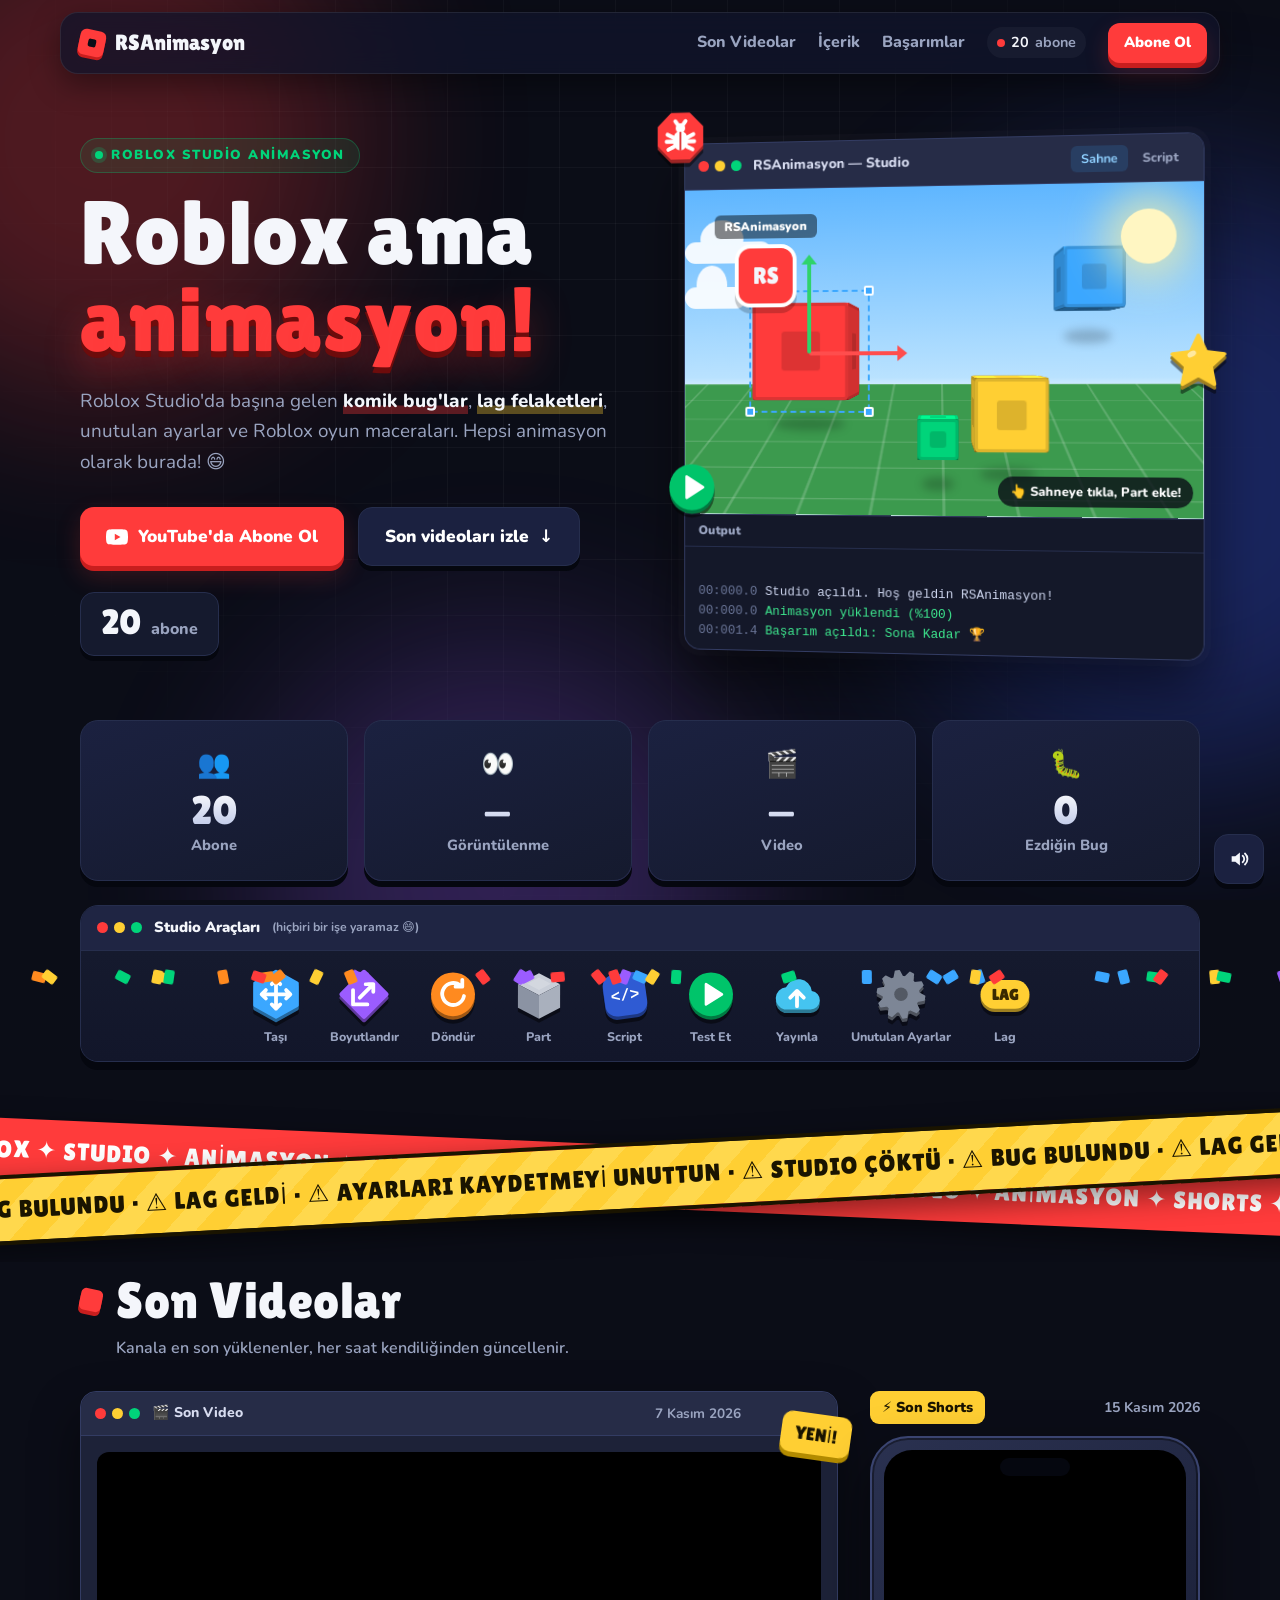
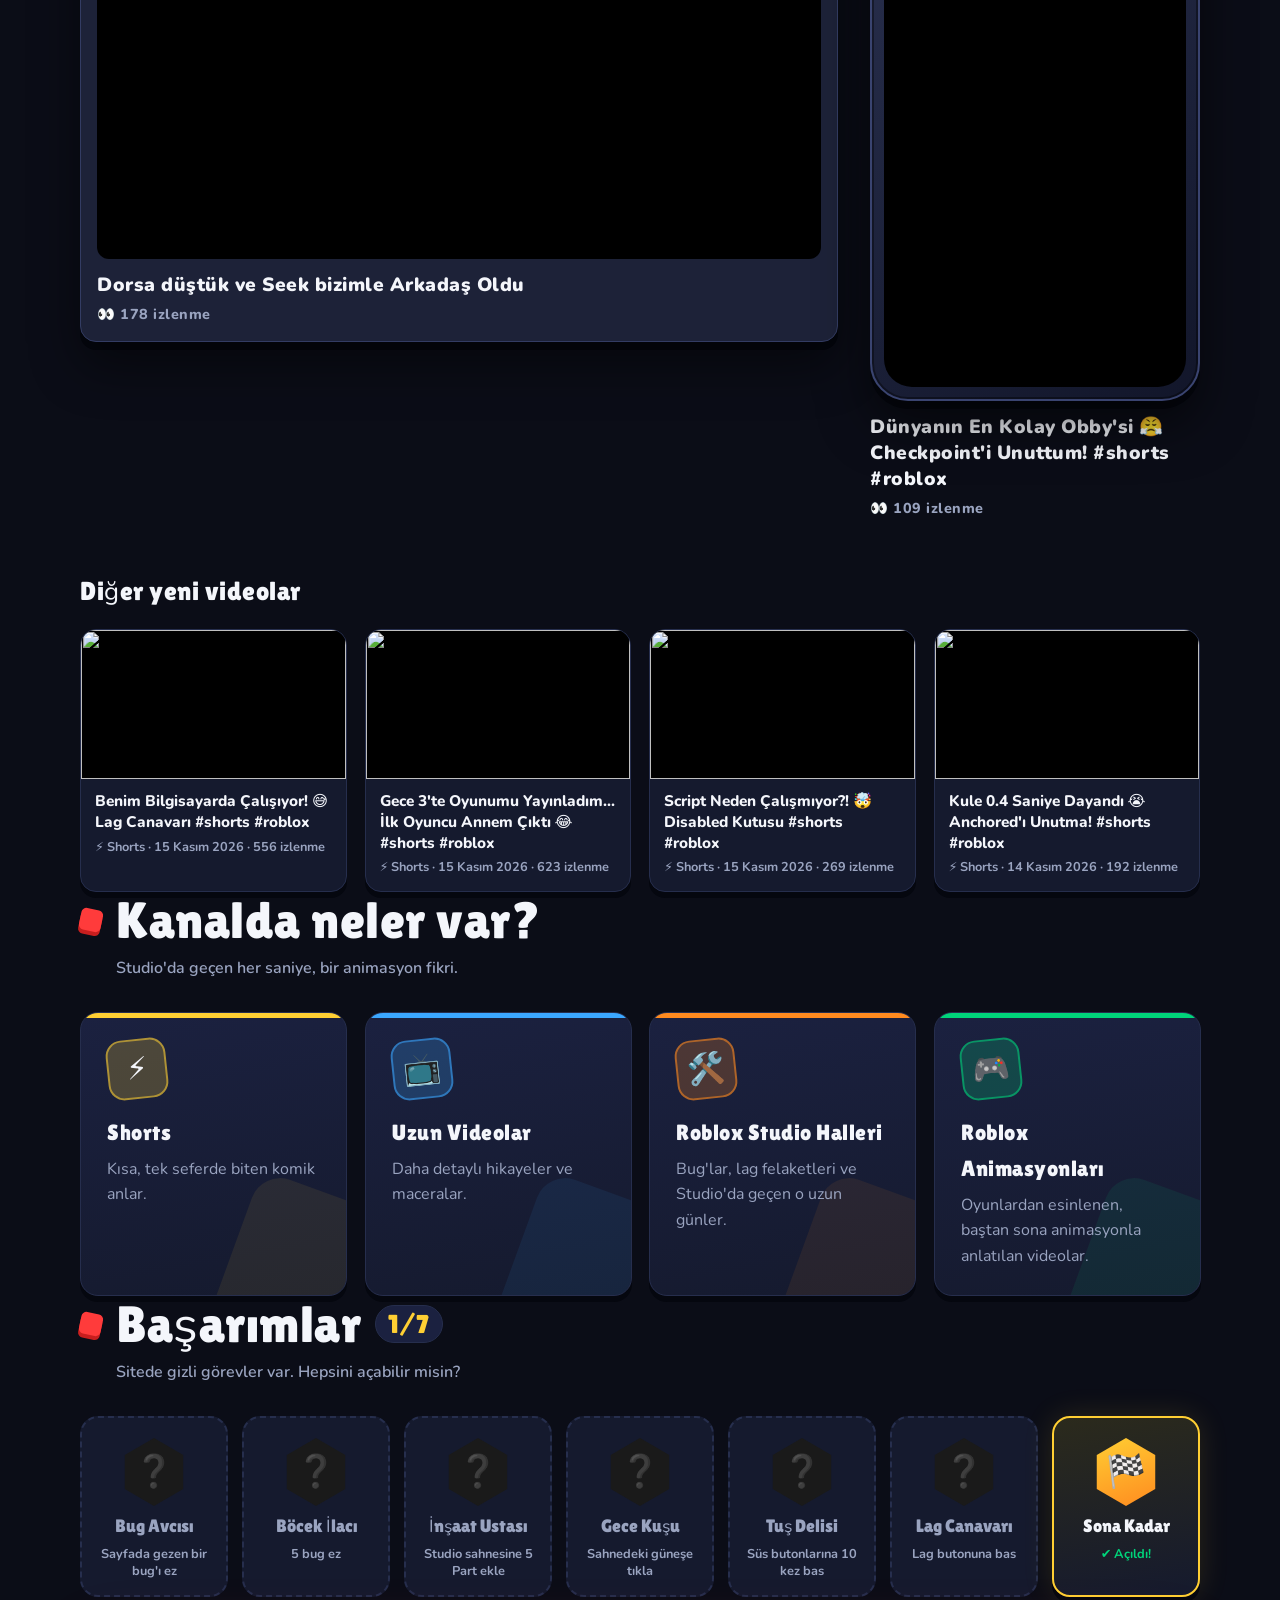
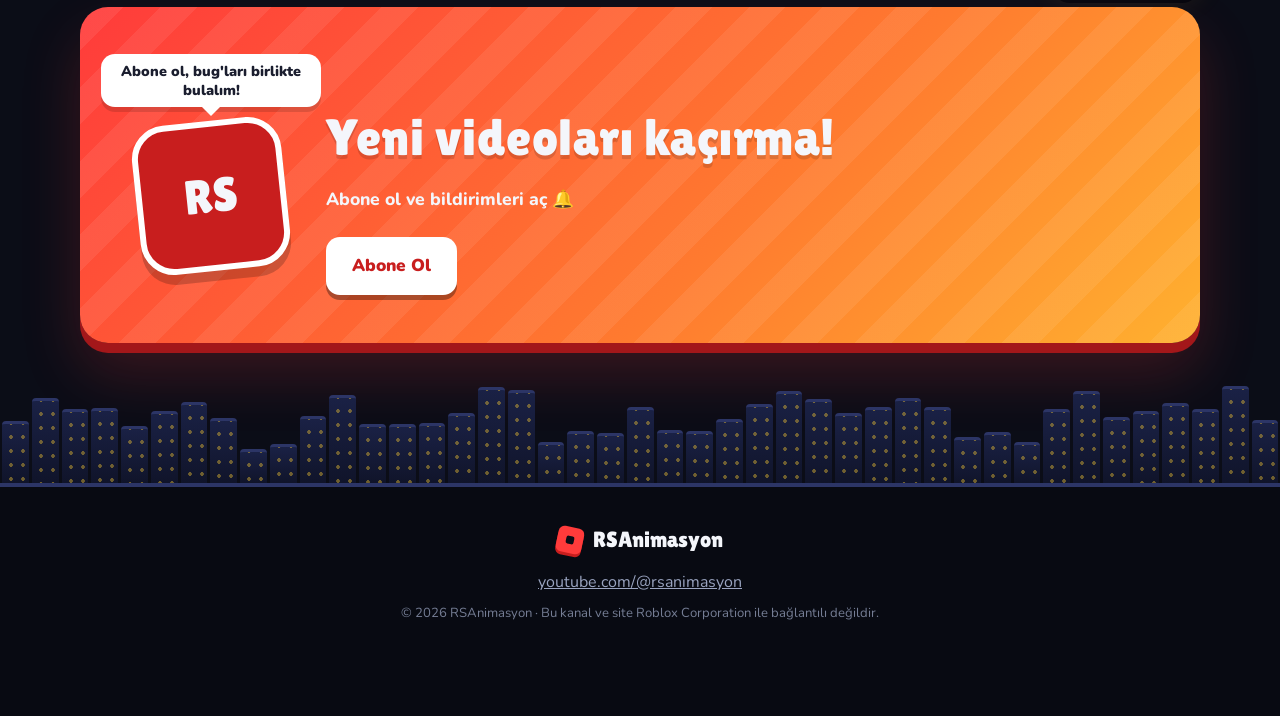
==== commit 56850ccd: "Video izlenme sayıları canlı güncelleniyor Co-Authored-By: Claude Fable 5.2 <noreply@anthropic.com> " ====
--- a/index.html
+++ b/index.html
@@ -13,7 +13,7 @@
   <link rel="preconnect" href="https://fonts.gstatic.com" crossorigin>
   <link href="https://fonts.googleapis.com/css2?family=Lilita+One&family=Nunito:wght@400;600;800;900&display=swap" rel="stylesheet">
   <link rel="icon" href="data:image/svg+xml,<svg xmlns='http://www.w3.org/2000/svg' viewBox='0 0 32 32'><rect x='4' y='4' width='24' height='24' rx='4' fill='%23ff3b3b' transform='rotate(12 16 16)'/><rect x='12' y='12' width='8' height='8' fill='%23111'  transform='rotate(12 16 16)'/></svg>">
-  <link rel="stylesheet" href="style.css?v=8">
+  <link rel="stylesheet" href="style.css?v=9">
 </head>
 <body>
   <div class="progress" aria-hidden="true"><span data-progress></span></div>
@@ -249,11 +249,11 @@
     </div>
   </footer>
 
-  <script src="config.js?v=8"></script>
-  <script src="app.js?v=8"></script>
-  <script src="deco.js?v=8"></script>
-  <script src="subs.js?v=8"></script>
-  <script src="fx.js?v=8"></script>
-  <script src="play.js?v=8"></script>
+  <script src="config.js?v=9"></script>
+  <script src="app.js?v=9"></script>
+  <script src="deco.js?v=9"></script>
+  <script src="subs.js?v=9"></script>
+  <script src="fx.js?v=9"></script>
+  <script src="play.js?v=9"></script>
 </body>
 </html>
--- a/style.css
+++ b/style.css
@@ -606,3 +606,5 @@
   .skyline { height: 80px; }
   .bug-hud, .mute-btn { height: 46px; }
 }
+.views-up { animation: views-flash 1.2s ease-out; }
+@keyframes views-flash { 0%, 40% { color: var(--green); } }
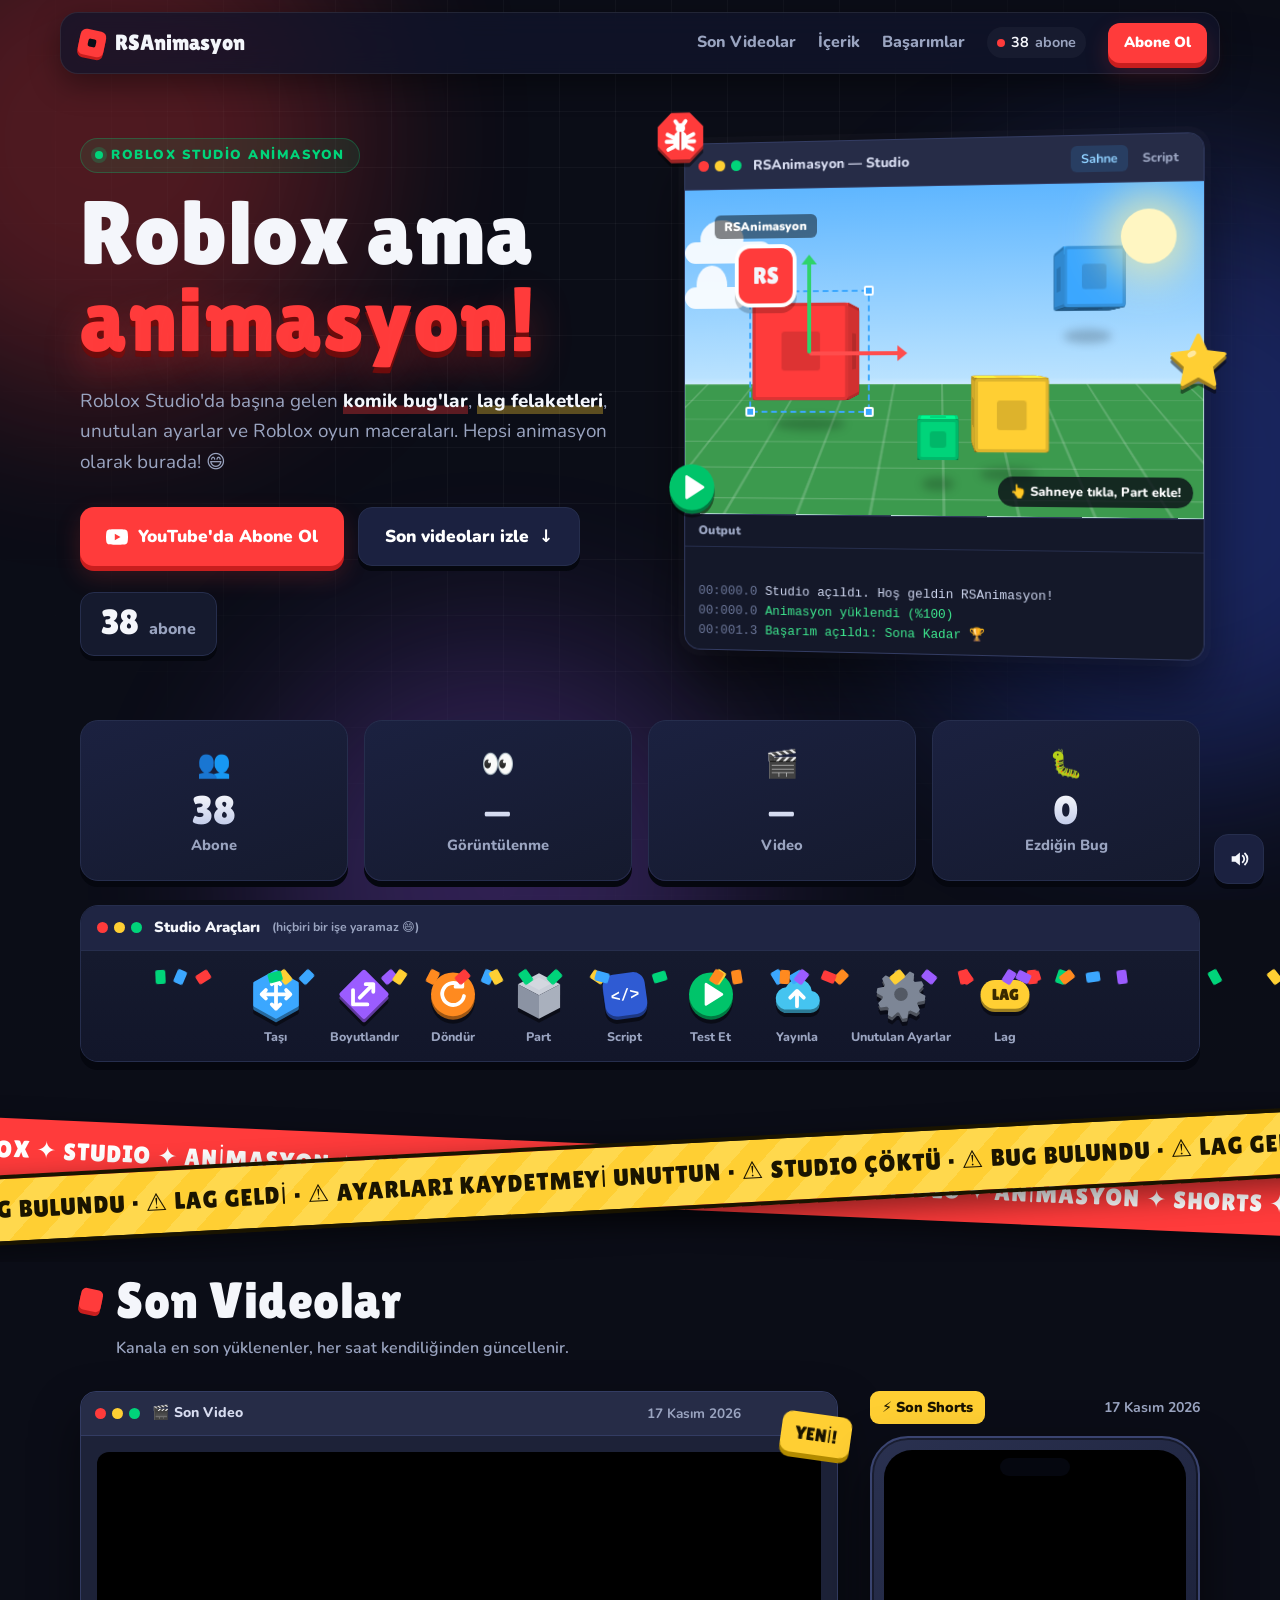
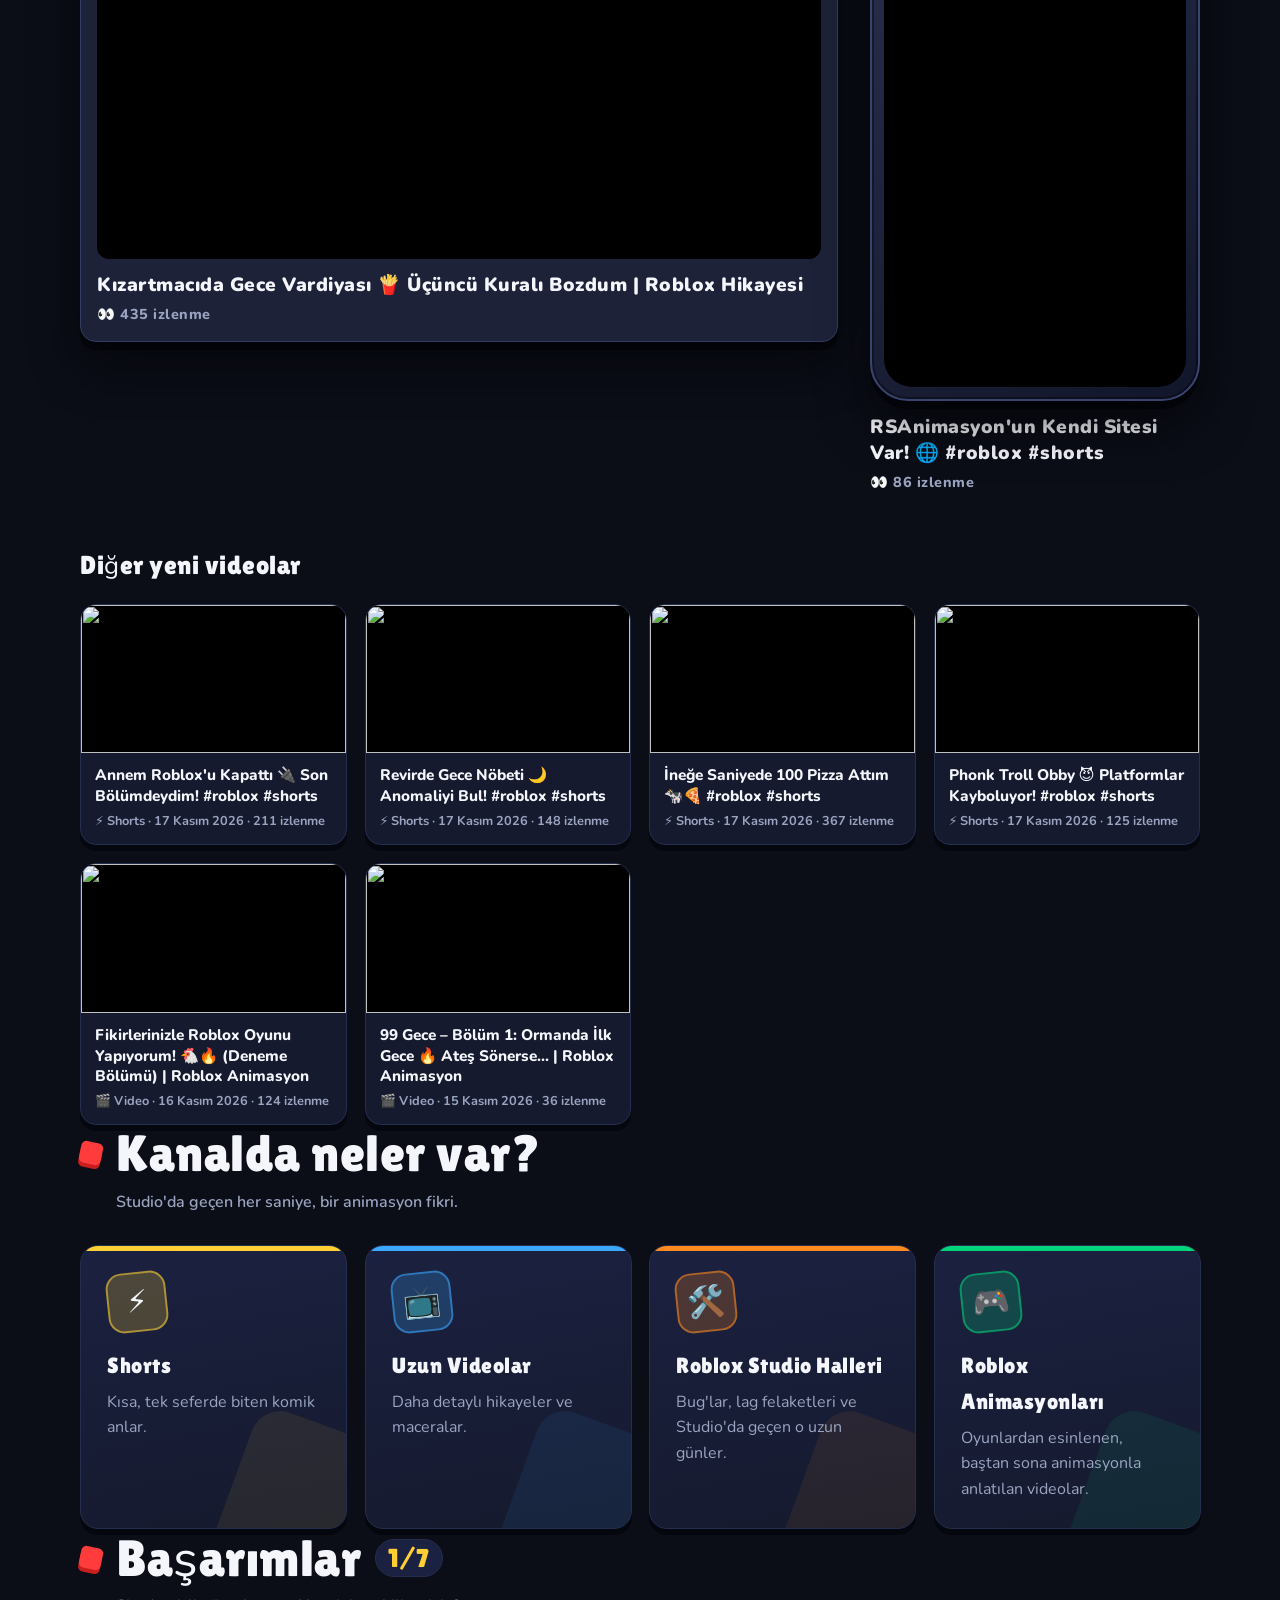
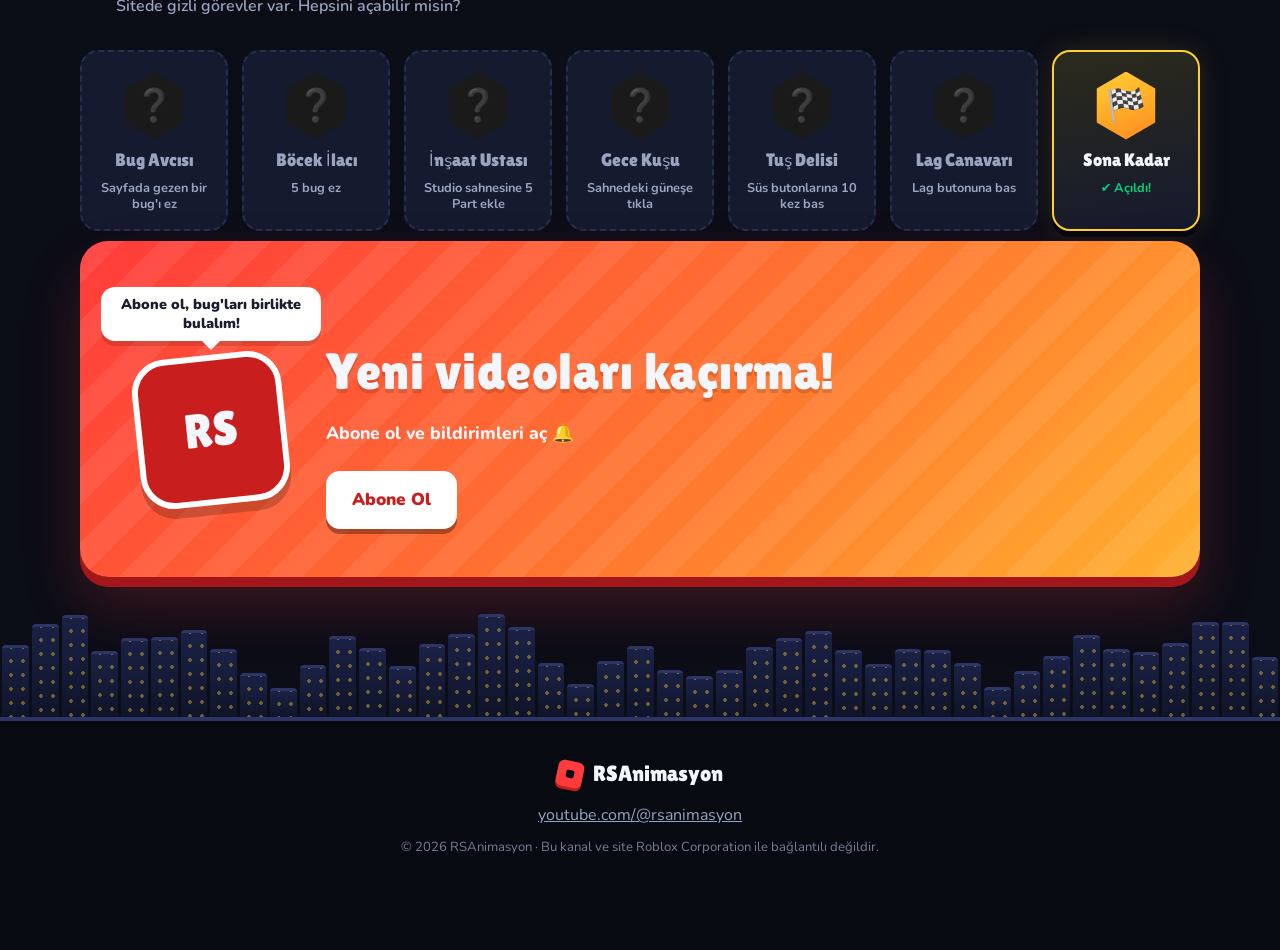
==== commit c3203918: "Enhance SEO with additional meta tags Added meta tags for SEO and social sharing." ====
--- a/index.html
+++ b/index.html
@@ -1,6 +1,11 @@
 <!doctype html>
 <html lang="tr">
 <head>
+  <meta name="description" content="Roblox Studio'da yaşanan komik bug'lar, lag felaketleri ve eğlenceli animasyon maceraları. RSAnimasyon resmi web sitesi.">
+<meta name="robots" content="index, follow, max-image-preview:large">
+<meta property="og:title" content="RSAnimasyon - Roblox Studio Animasyonları">
+<meta property="og:description" content="Roblox Studio'da yaşanan komik bug'lar ve en yeni animasyon videoları burada!">
+<meta property="og:url" content="https://aslan-cr.github.io/Kanal-site/">
   <meta charset="utf-8">
   <meta name="viewport" content="width=device-width, initial-scale=1">
   <title>RSAnimasyon</title>
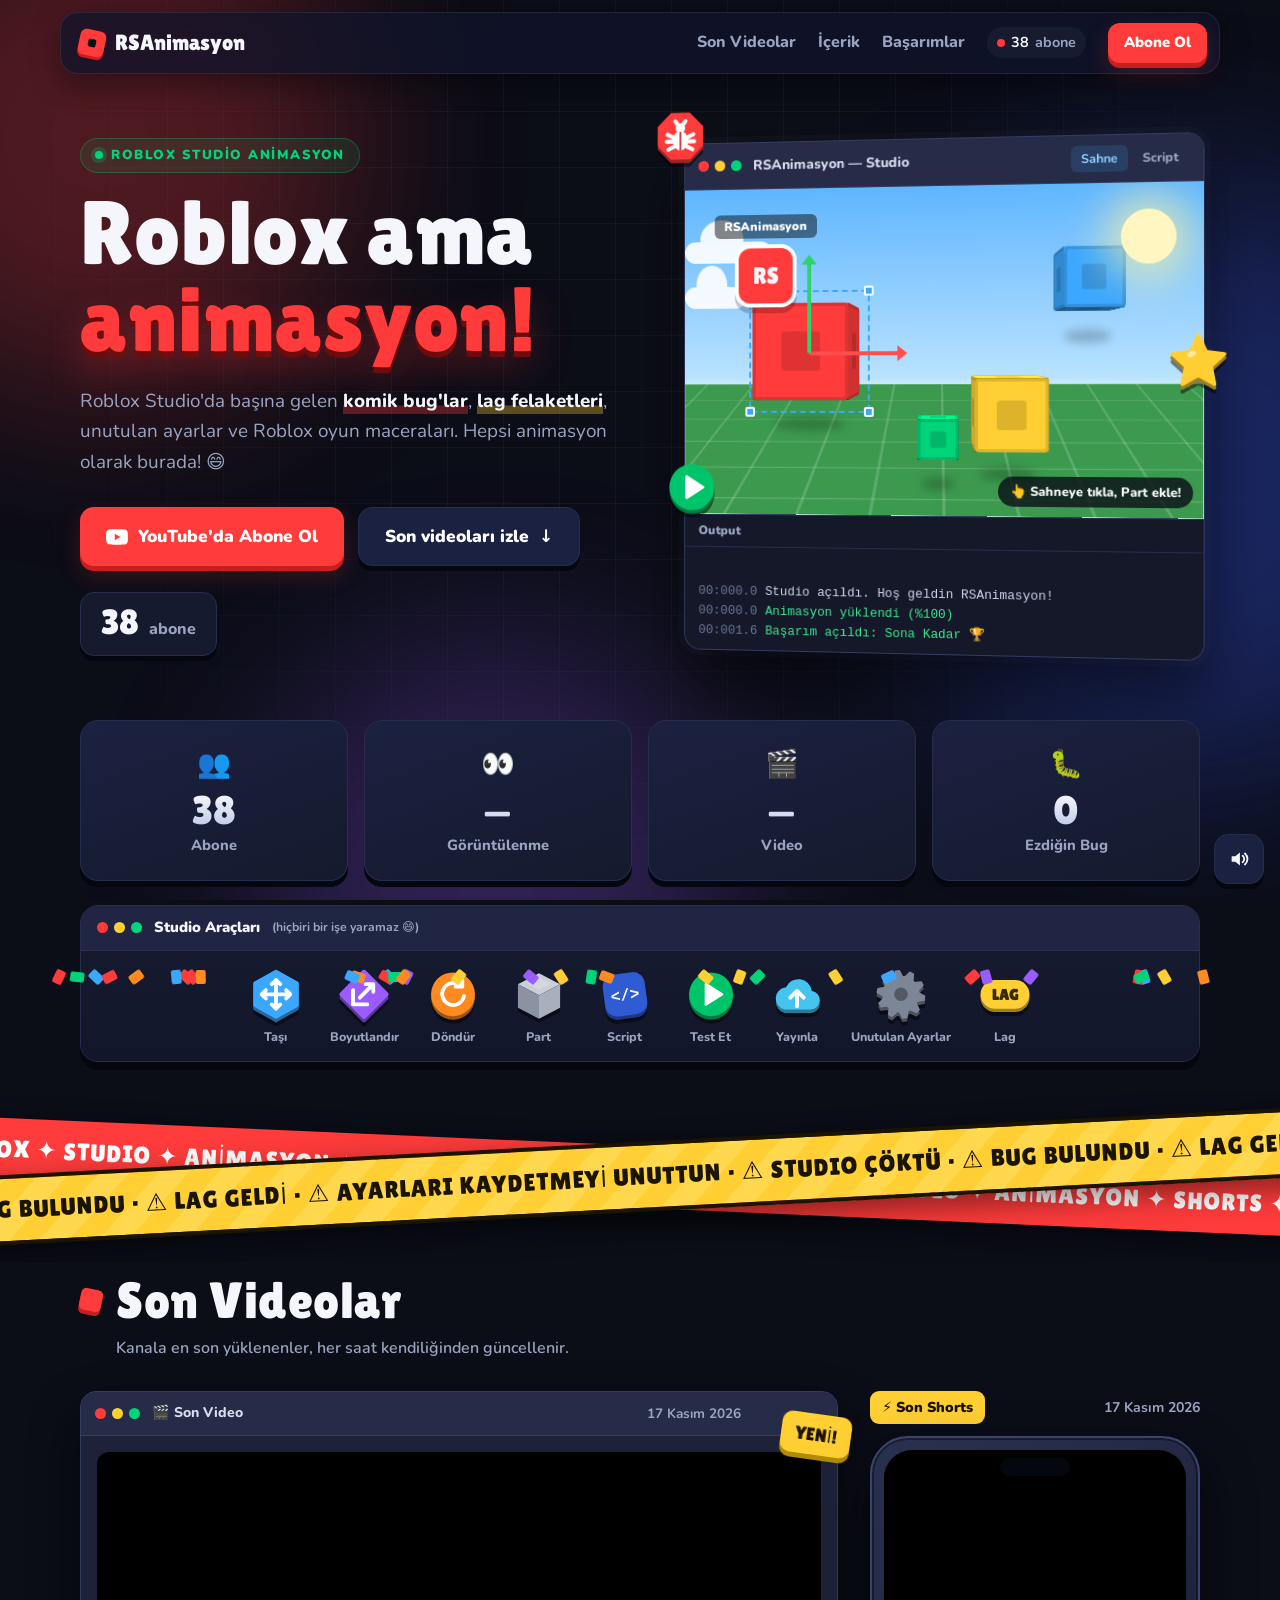
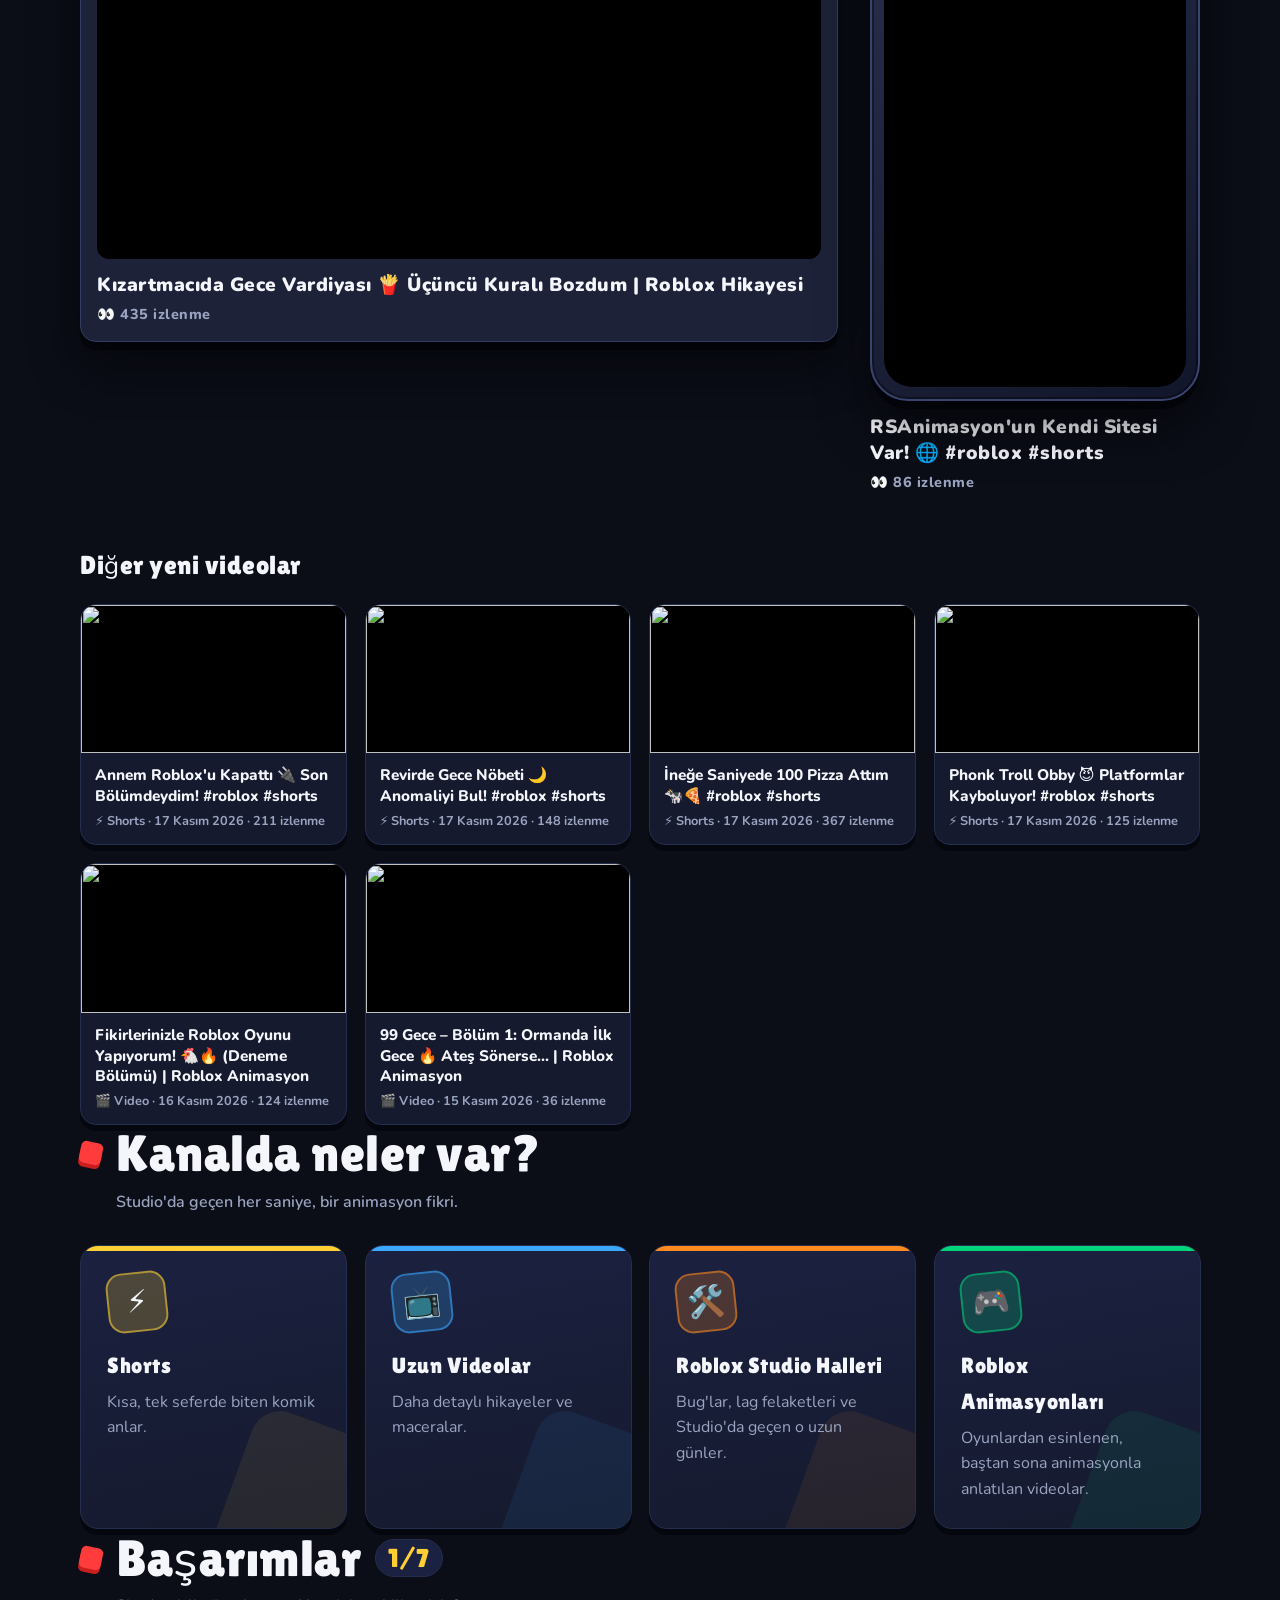
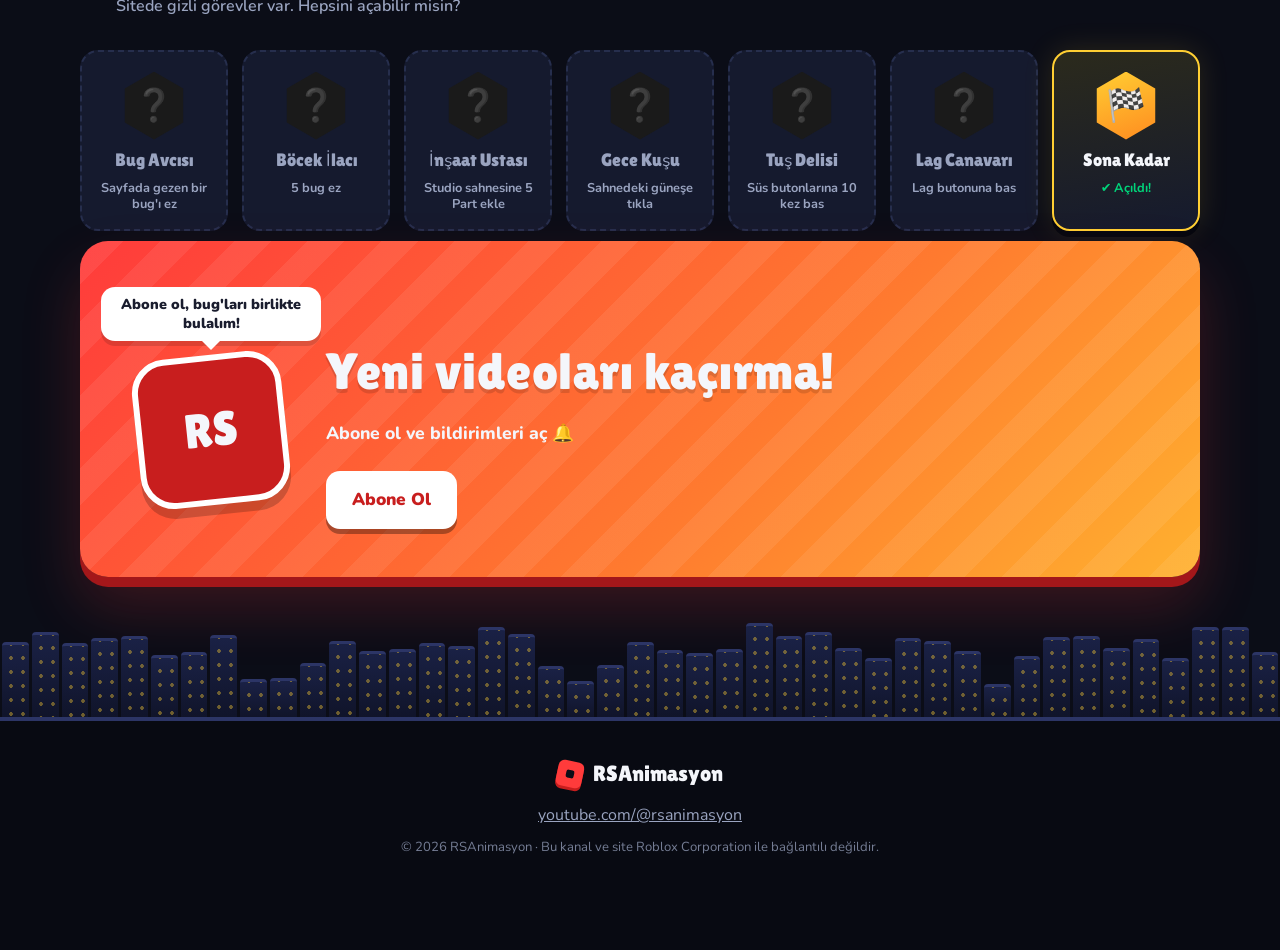
==== commit 12f89020: "Add meta tags for SEO and social sharing Added meta tags for Open Graph, Twitter card, and robots." ====
--- a/index.html
+++ b/index.html
@@ -1,6 +1,9 @@
 <!doctype html>
 <html lang="tr">
 <head>
+  <meta property="og:image" content="https://github.io">
+<meta name="twitter:card" content="summary_large_image">
+<meta name="robots" content="index, follow, max-image-preview:large">
   <meta name="description" content="Roblox Studio'da yaşanan komik bug'lar, lag felaketleri ve eğlenceli animasyon maceraları. RSAnimasyon resmi web sitesi.">
 <meta name="robots" content="index, follow, max-image-preview:large">
 <meta property="og:title" content="RSAnimasyon - Roblox Studio Animasyonları">
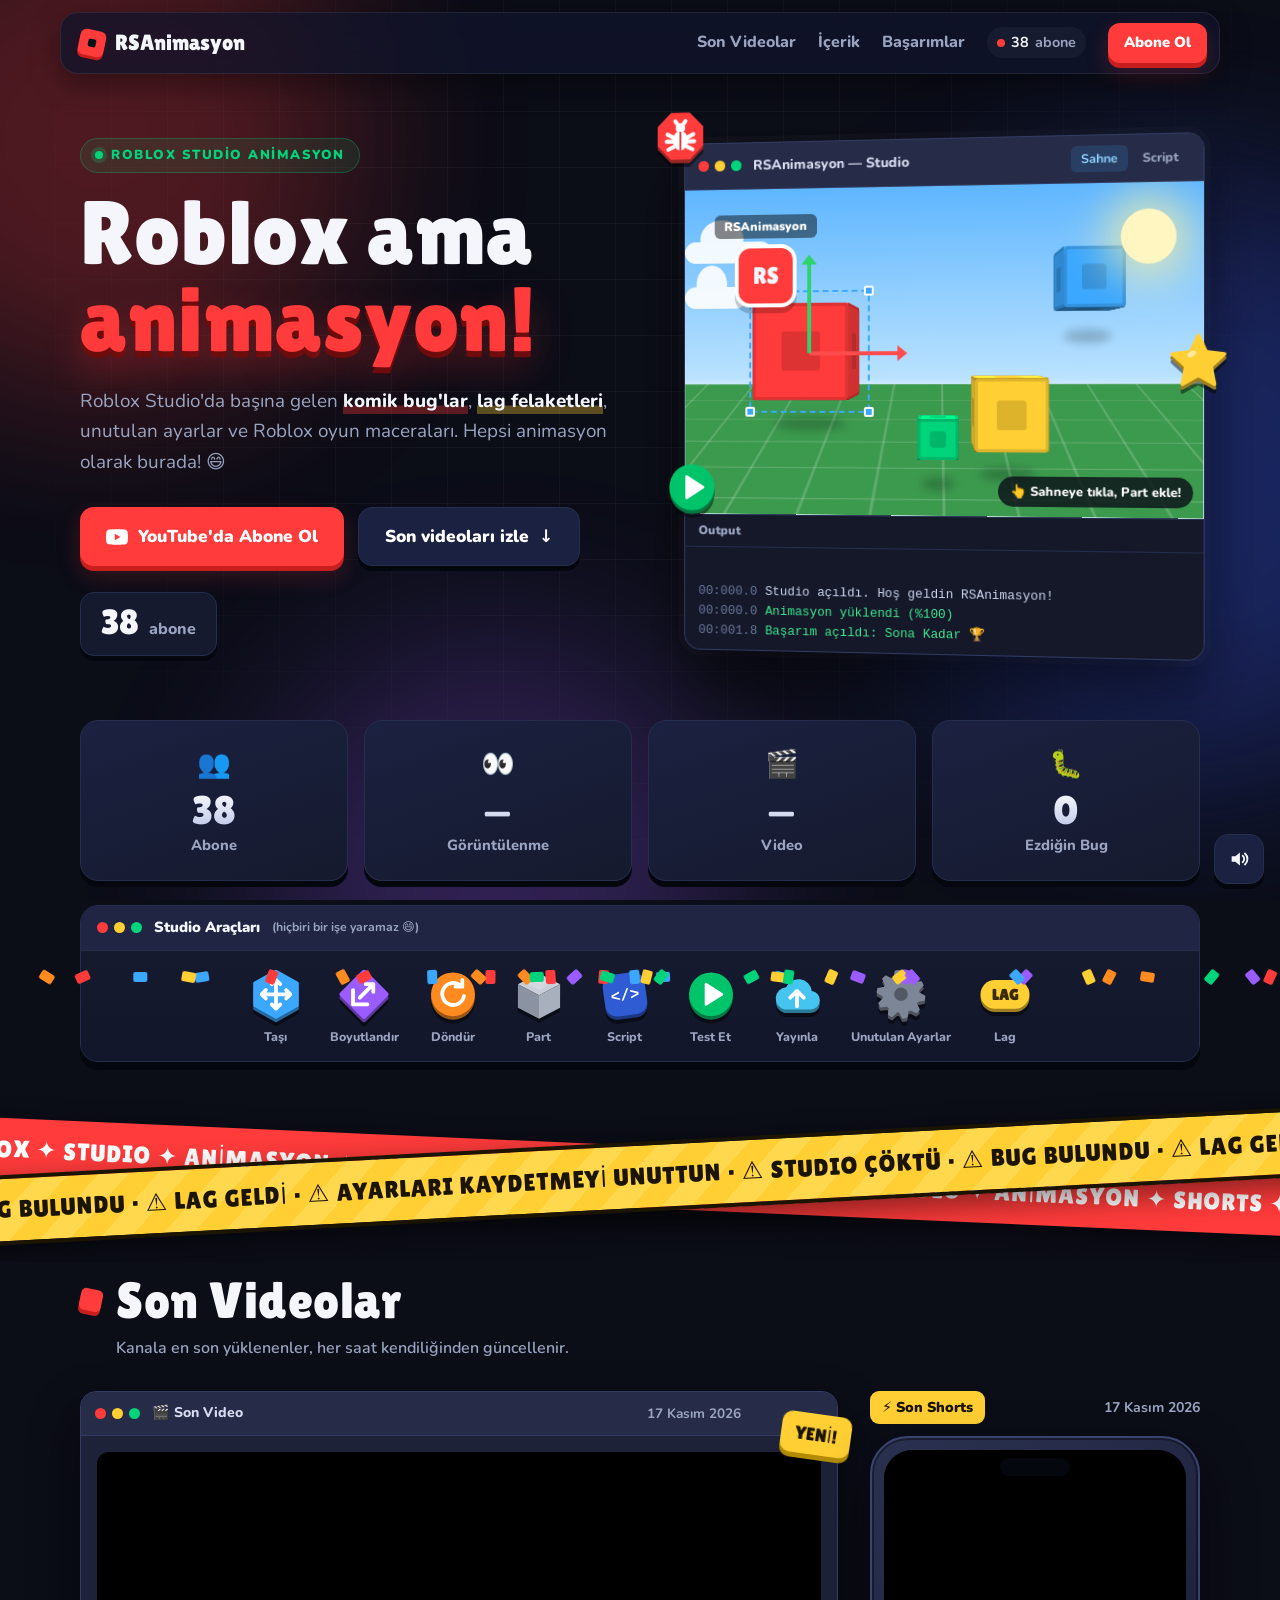
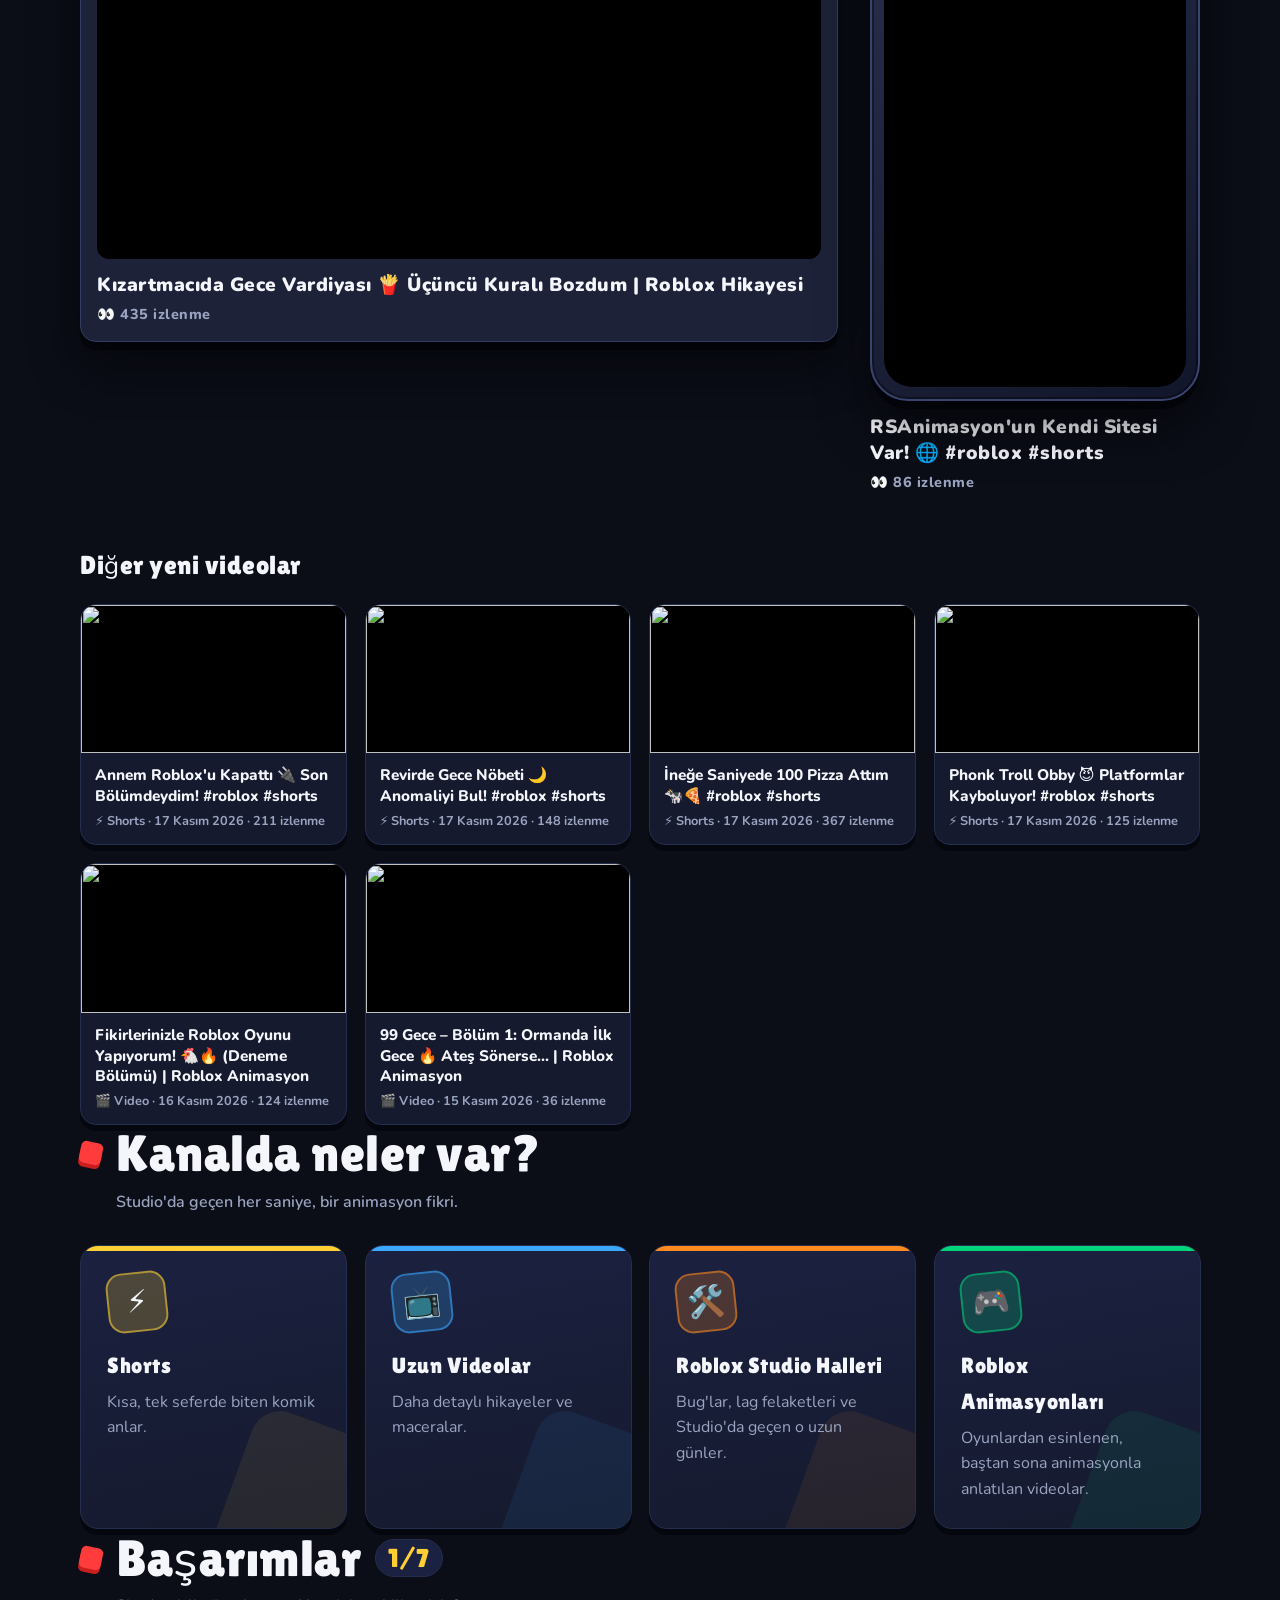
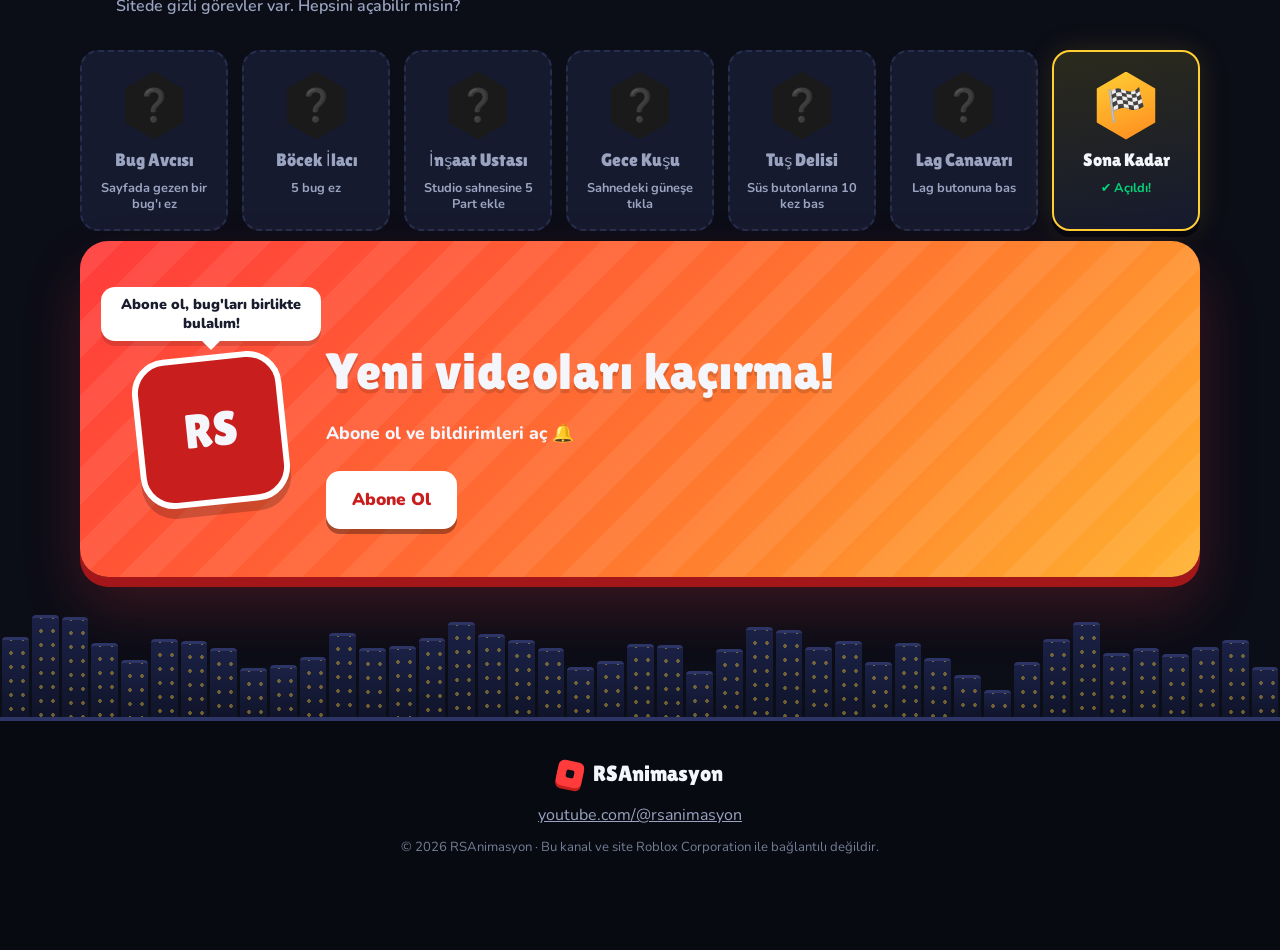
==== commit 06f414da: "Correct og:image meta tag in index.html Fixed the og:image meta tag syntax in index.html." ====
--- a/index.html
+++ b/index.html
@@ -1,7 +1,7 @@
 <!doctype html>
 <html lang="tr">
 <head>
-  <meta property="og:image" content="https://github.io">
+  <meta property="og:image" https://github.io>
 <meta name="twitter:card" content="summary_large_image">
 <meta name="robots" content="index, follow, max-image-preview:large">
   <meta name="description" content="Roblox Studio'da yaşanan komik bug'lar, lag felaketleri ve eğlenceli animasyon maceraları. RSAnimasyon resmi web sitesi.">
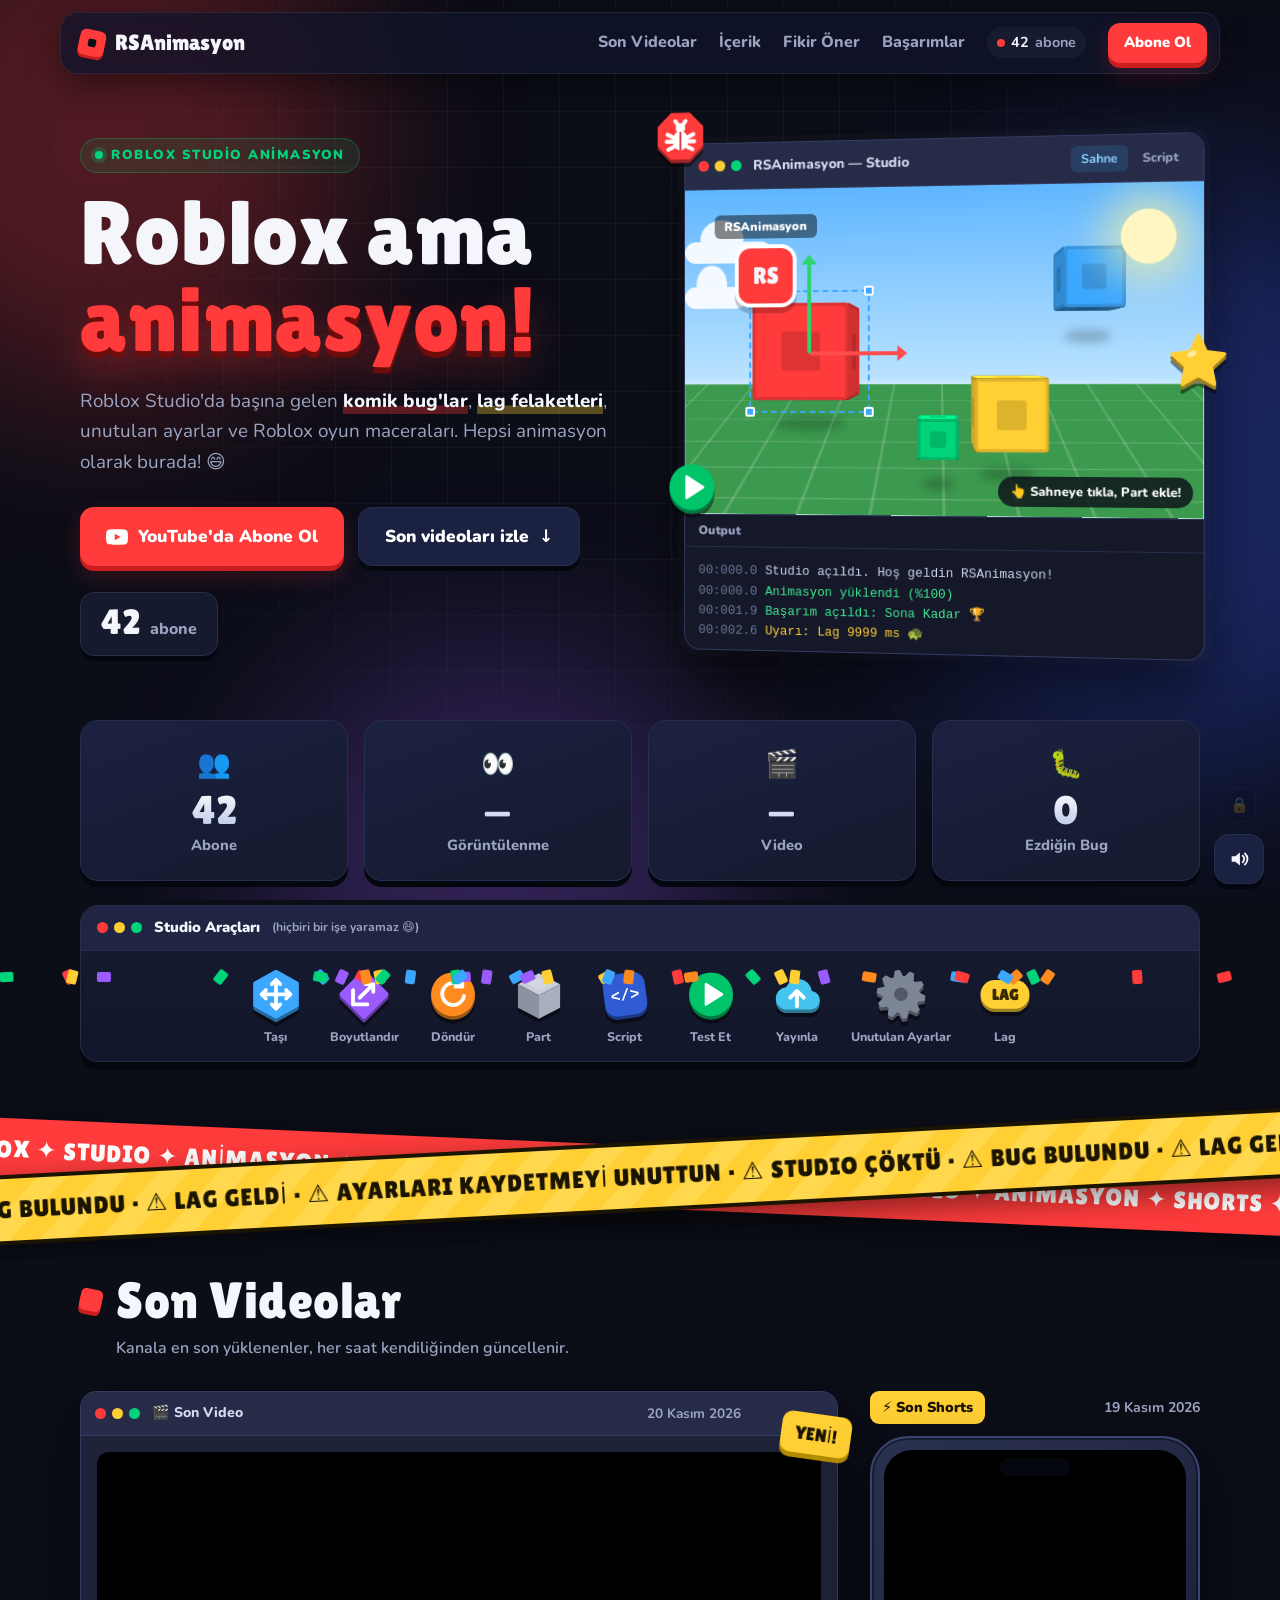
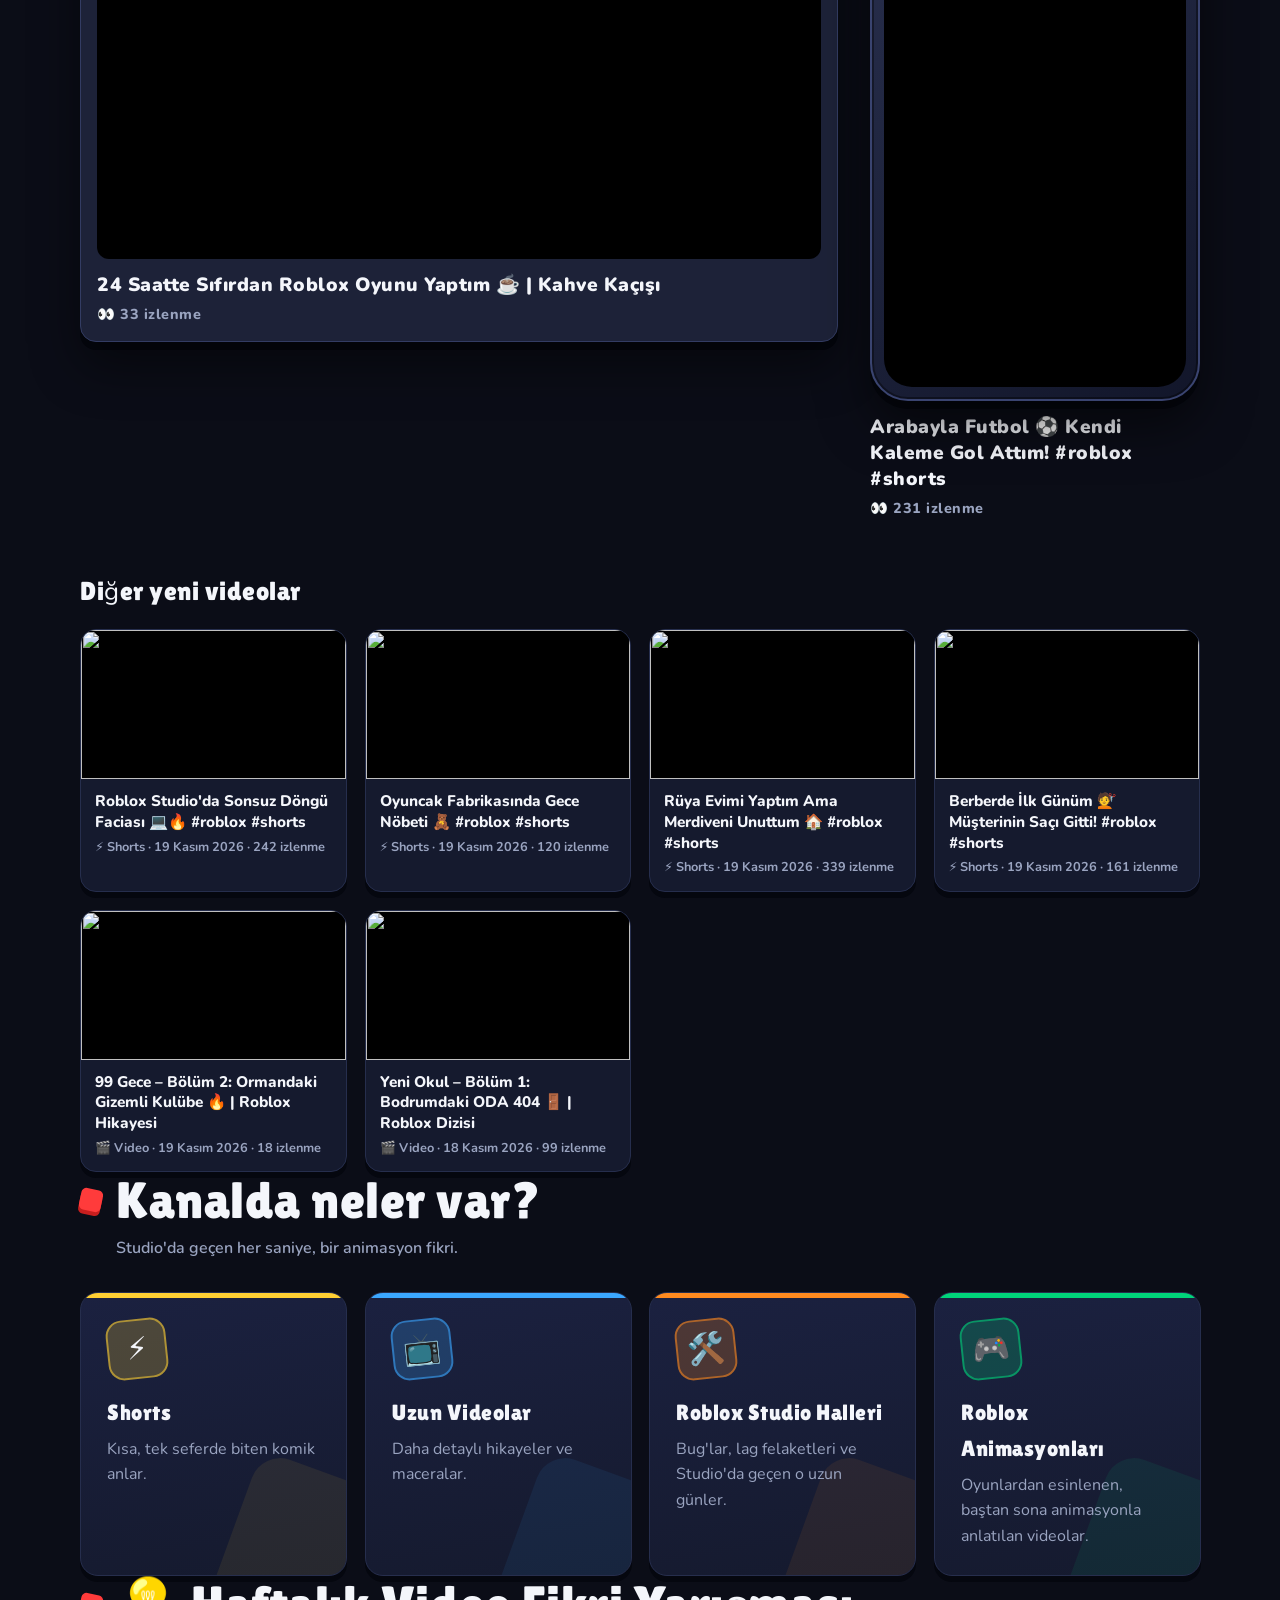
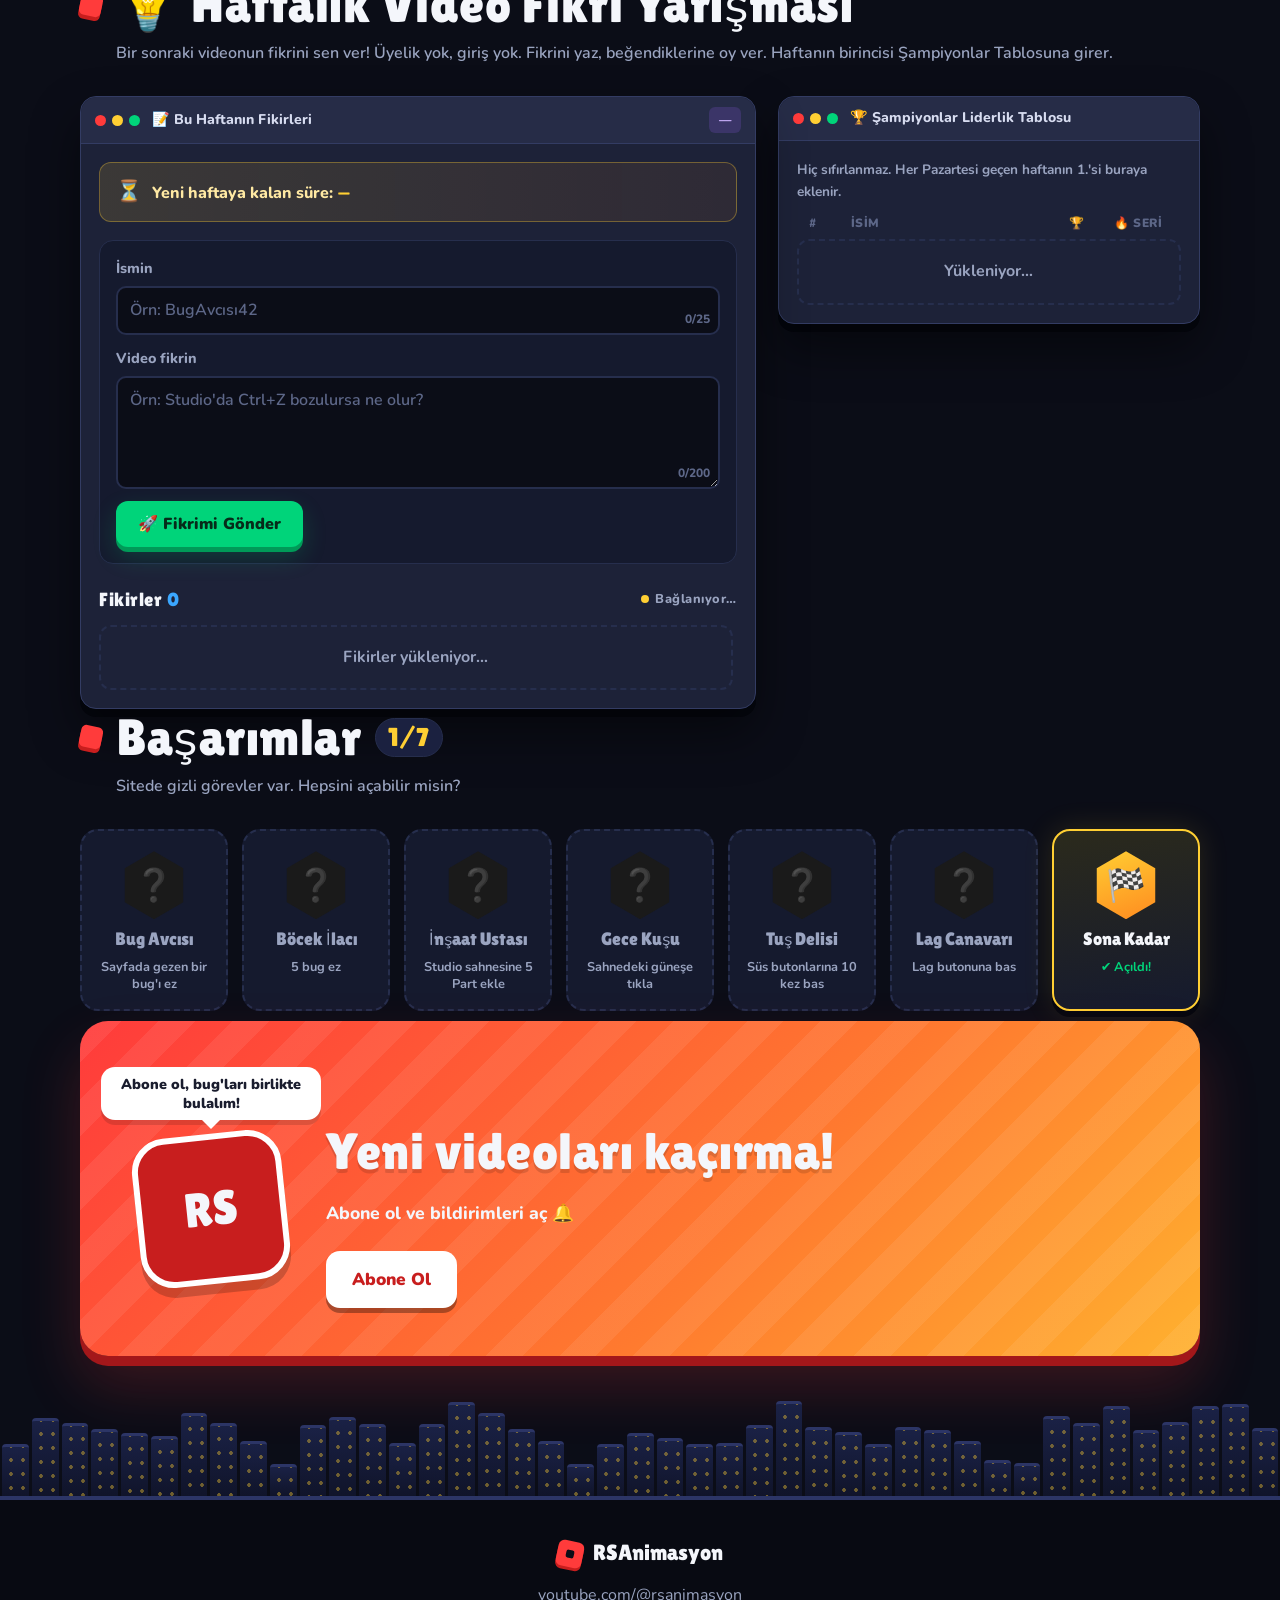
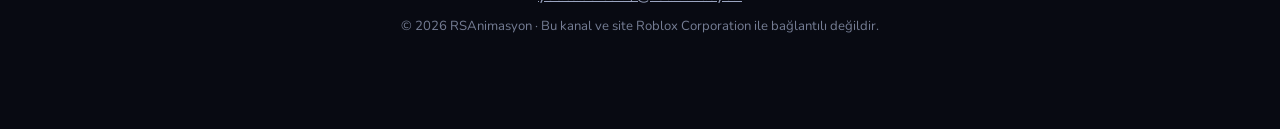
==== commit 3218ade6: "Haftalık Video Fikri Yarışması paneli ve kalıcı Şampiyonlar Liderlik Tablosu eklendi - Firebase Real" ====
--- a/index.html
+++ b/index.html
@@ -1,20 +1,17 @@
 <!doctype html>
 <html lang="tr">
 <head>
-  <meta property="og:image" https://github.io>
-<meta name="twitter:card" content="summary_large_image">
-<meta name="robots" content="index, follow, max-image-preview:large">
-  <meta name="description" content="Roblox Studio'da yaşanan komik bug'lar, lag felaketleri ve eğlenceli animasyon maceraları. RSAnimasyon resmi web sitesi.">
-<meta name="robots" content="index, follow, max-image-preview:large">
-<meta property="og:title" content="RSAnimasyon - Roblox Studio Animasyonları">
-<meta property="og:description" content="Roblox Studio'da yaşanan komik bug'lar ve en yeni animasyon videoları burada!">
-<meta property="og:url" content="https://aslan-cr.github.io/Kanal-site/">
   <meta charset="utf-8">
   <meta name="viewport" content="width=device-width, initial-scale=1">
-  <title>RSAnimasyon</title>
-  <meta name="description" content="RSAnimasyon — Roblox ve Roblox Studio dünyasından komik animasyonlar.">
-  <meta property="og:title" content="RSAnimasyon">
-  <meta property="og:description" content="Roblox ve Roblox Studio dünyasından komik animasyonlar.">
+  <title>RSAnimasyon - Roblox Studio Animasyonları</title>
+  <meta name="description" content="Roblox Studio'da yaşanan komik bug'lar, lag felaketleri ve eğlenceli animasyon maceraları. RSAnimasyon resmi web sitesi.">
+  <meta name="robots" content="index, follow, max-image-preview:large">
+  <meta property="og:type" content="website">
+  <meta property="og:title" content="RSAnimasyon - Roblox Studio Animasyonları">
+  <meta property="og:description" content="Roblox Studio'da yaşanan komik bug'lar ve en yeni animasyon videoları burada!">
+  <meta property="og:url" content="https://aslan-cr.github.io/Kanal-site/">
+  <meta property="og:image" content="https://aslan-cr.github.io/Kanal-site/kapak.jpg">
+  <meta name="twitter:card" content="summary_large_image">
   <meta name="theme-color" content="#0b0d17">
   <script>document.documentElement.classList.add("js");</script>
   <link rel="preconnect" href="https://fonts.googleapis.com">
@@ -22,6 +19,115 @@
   <link href="https://fonts.googleapis.com/css2?family=Lilita+One&family=Nunito:wght@400;600;800;900&display=swap" rel="stylesheet">
   <link rel="icon" href="data:image/svg+xml,<svg xmlns='http://www.w3.org/2000/svg' viewBox='0 0 32 32'><rect x='4' y='4' width='24' height='24' rx='4' fill='%23ff3b3b' transform='rotate(12 16 16)'/><rect x='12' y='12' width='8' height='8' fill='%23111'  transform='rotate(12 16 16)'/></svg>">
   <link rel="stylesheet" href="style.css?v=9">
+  <!-- Fikir Panosu stilleri (yalnızca fikir- ön ekli sınıflar) -->
+  <style>
+    .fikir-sec { scroll-margin-top: 90px; }
+    .fikir-grid { display: grid; grid-template-columns: minmax(0, 1.6fr) minmax(0, 1fr); gap: 22px; align-items: start; }
+    .fikir-lider { grid-column: 2; grid-row: 1; position: sticky; top: 90px; }
+    .fikir-ana { grid-column: 1; grid-row: 1; }
+    .fikir-card { background: #1d2238; border: 1px solid #333c63; border-radius: 16px; box-shadow: 0 24px 50px #0007, 0 8px 0 #05070f; min-width: 0; }
+    .fikir-card-body { padding: 18px; }
+    .fikir-hafta-etiket { flex: none; font-size: .78rem; padding: 3px 10px; border-radius: 6px; background: #9b5cff2e; color: #cdb2ff; font-variant-numeric: tabular-nums; }
+
+    .fikir-sayac { display: flex; align-items: center; gap: 10px; padding: 12px 16px; margin-bottom: 18px; border-radius: 12px; background: linear-gradient(90deg, #ffcf3322, #ff8a1f14); border: 1px solid #ffcf3355; font-weight: 800; color: #ffe9a3; }
+    .fikir-sayac b { font-family: var(--display, "Lilita One", sans-serif); font-weight: 400; font-size: 1.15rem; color: #ffcf33; letter-spacing: .5px; font-variant-numeric: tabular-nums; }
+    .fikir-sayac-ico { font-size: 1.3rem; display: inline-block; animation: fikir-kum 2.4s ease-in-out infinite; }
+    @keyframes fikir-kum { 0%, 40% { transform: rotate(0); } 50%, 90% { transform: rotate(180deg); } 100% { transform: rotate(360deg); } }
+
+    .fikir-form { display: grid; gap: 12px; padding: 16px; border-radius: 14px; background: #151a2e; border: 1px solid #262e4d; margin-bottom: 20px; }
+    .fikir-alan { position: relative; display: grid; gap: 6px; }
+    .fikir-alan label, .fikir-admin-form label { font-weight: 800; font-size: .9rem; color: #9aa4c0; }
+    .fikir-input { width: 100%; font: inherit; font-weight: 600; color: #f4f6fb; background: #0b0d17; border: 2px solid #262e4d; border-radius: 10px; padding: 10px 12px; outline: none; transition: border-color .15s, box-shadow .15s; }
+    .fikir-input::placeholder { color: #5d6788; }
+    .fikir-input:focus { border-color: #3ba7ff; box-shadow: 0 0 0 4px #3ba7ff26; }
+    .fikir-textarea { resize: vertical; min-height: 84px; padding-bottom: 22px; }
+    .fikir-sayi { position: absolute; right: 10px; bottom: 6px; font-size: .75rem; font-weight: 800; color: #5d6788; pointer-events: none; }
+    .fikir-sayi.fikir-dolu { color: #ff8a1f; }
+    .fikir-form-alt { display: flex; align-items: center; flex-wrap: wrap; gap: 12px; }
+    .fikir-gonder { background: #00d47a; color: #062b1a; box-shadow: 0 5px 0 #009a58, 0 10px 24px #00d47a33; }
+    .fikir-gonder:hover { box-shadow: 0 7px 0 #009a58, 0 14px 30px #00d47a44; }
+    .fikir-gonder:active { box-shadow: 0 1px 0 #009a58; }
+    .fikir-gonder:disabled { filter: grayscale(.8) brightness(.8); cursor: not-allowed; transform: none; }
+    .fikir-mesaj { font-weight: 800; font-size: .9rem; min-height: 1.2em; }
+    .fikir-mesaj.fikir-hata { color: #ff6b6b; }
+    .fikir-mesaj.fikir-ok { color: #00d47a; }
+    .fikir-mesaj.fikir-bilgi { color: #ffcf33; }
+
+    .fikir-liste-head { display: flex; justify-content: space-between; align-items: center; gap: 10px; margin-bottom: 10px; font-family: var(--display, "Lilita One", sans-serif); font-size: 1.2rem; letter-spacing: .5px; }
+    .fikir-liste-head b { font-weight: 400; color: #3ba7ff; }
+    .fikir-durum { display: inline-flex; align-items: center; gap: 6px; font-family: "Nunito", sans-serif; font-weight: 800; font-size: .8rem; color: #9aa4c0; }
+    .fikir-durum i { width: 8px; height: 8px; border-radius: 50%; background: #ffcf33; }
+    .fikir-durum.fikir-canli i { background: #00d47a; box-shadow: 0 0 0 0 #00d47a88; animation: fikir-nabiz 1.6s infinite; }
+    .fikir-durum.fikir-kopuk i { background: #ff3b3b; }
+    @keyframes fikir-nabiz { 70% { box-shadow: 0 0 0 8px #00d47a00; } 100% { box-shadow: 0 0 0 0 #00d47a00; } }
+
+    .fikir-liste, .fikir-lider-list { list-style: none; margin: 0; padding: 0; display: grid; gap: 10px; }
+    .fikir-liste { max-height: 560px; overflow-y: auto; padding-right: 4px; scrollbar-width: thin; scrollbar-color: #333c63 transparent; }
+    .fikir-bos { padding: 18px; text-align: center; color: #9aa4c0; font-weight: 700; border: 2px dashed #262e4d; border-radius: 12px; }
+    .fikir-item { display: grid; grid-template-columns: auto minmax(0, 1fr) auto; align-items: center; gap: 12px; padding: 12px 14px; border-radius: 12px; background: #151a2e; border: 1px solid #262e4d; transition: border-color .2s, transform .2s; animation: fikir-gir .35s ease-out; }
+    .fikir-item:hover { border-color: #3ba7ff66; }
+    @keyframes fikir-gir { from { opacity: 0; transform: translateY(8px); } }
+    .fikir-sira { width: 34px; height: 34px; display: grid; place-items: center; border-radius: 9px; background: #262c47; font-family: var(--display, "Lilita One", sans-serif); font-size: 1.05rem; color: #9aa4c0; transform: rotate(-6deg); }
+    .fikir-item.fikir-ilk { border-color: #ffcf3388; background: linear-gradient(90deg, #ffcf3314, #151a2e 60%); }
+    .fikir-item.fikir-ilk .fikir-sira { background: #ffcf33; color: #3a2a00; box-shadow: 0 3px 0 #c99a00; }
+    .fikir-item.fikir-iki .fikir-sira { background: #c9d3ea; color: #23293f; box-shadow: 0 3px 0 #8d97b0; }
+    .fikir-item.fikir-uc .fikir-sira { background: #ff8a1f; color: #3a1a00; box-shadow: 0 3px 0 #c45f00; }
+    .fikir-icerik { min-width: 0; }
+    .fikir-metin { margin: 0; font-weight: 700; overflow-wrap: anywhere; line-height: 1.4; }
+    .fikir-yazar { font-size: .8rem; font-weight: 800; color: #9aa4c0; }
+    .fikir-yazar b { color: #8fd0ff; font-weight: 800; }
+    .fikir-aksiyon { display: flex; align-items: center; gap: 8px; }
+    .fikir-begen { display: inline-flex; align-items: center; gap: 6px; font: inherit; font-weight: 900; font-size: .9rem; color: #fff; background: #3ba7ff; border: 0; border-radius: 10px; padding: 8px 12px; cursor: pointer; box-shadow: 0 4px 0 #1f6fb3; transition: transform .1s, box-shadow .1s; white-space: nowrap; }
+    .fikir-begen:hover { transform: translateY(-1px); box-shadow: 0 5px 0 #1f6fb3; }
+    .fikir-begen:active { transform: translateY(3px); box-shadow: 0 1px 0 #1f6fb3; }
+    .fikir-begen b { min-width: 1.4em; text-align: center; font-variant-numeric: tabular-nums; padding: 0 6px; border-radius: 6px; background: #0004; }
+    .fikir-begen.fikir-begenildi { background: #262c47; color: #8fd0ff; box-shadow: 0 4px 0 #05070f; cursor: default; }
+    .fikir-begen.fikir-zipla b { animation: fikir-zipla .4s; }
+    @keyframes fikir-zipla { 40% { transform: scale(1.5); } }
+    .fikir-sil { font: inherit; font-size: .95rem; border: 1px solid #ff3b3b66; background: #ff3b3b1f; color: #ff8080; border-radius: 9px; padding: 6px 9px; cursor: pointer; }
+    .fikir-sil:hover { background: #ff3b3b; color: #fff; }
+
+    .fikir-lider-not { margin: 0 0 12px; font-size: .85rem; font-weight: 700; color: #9aa4c0; }
+    .fikir-lider-head, .fikir-lider-row { display: grid; grid-template-columns: 34px minmax(0, 1fr) 44px 62px; align-items: center; gap: 8px; }
+    .fikir-lider-row.fikir-admin-satir { grid-template-columns: 34px minmax(0, 1fr) 44px 62px 36px; }
+    .fikir-lider-head { padding: 0 12px 6px; font-size: .75rem; font-weight: 900; color: #5d6788; text-transform: uppercase; letter-spacing: .5px; }
+    .fikir-lider-head span:nth-child(n+3) { text-align: center; }
+    .fikir-lider-row { padding: 10px 12px; border-radius: 12px; background: #151a2e; border: 1px solid #262e4d; }
+    .fikir-lider-row:nth-child(1) { border-color: #ffcf3399; box-shadow: 0 0 24px #ffcf3322; }
+    .fikir-lider-row:nth-child(2) { border-color: #c9d3ea66; }
+    .fikir-lider-row:nth-child(3) { border-color: #ff8a1f77; }
+    .fikir-madalya { font-size: 1.25rem; text-align: center; font-family: var(--display, "Lilita One", sans-serif); color: #9aa4c0; }
+    .fikir-lider-isim { font-weight: 900; overflow: hidden; text-overflow: ellipsis; white-space: nowrap; }
+    .fikir-lider-toplam { text-align: center; font-family: var(--display, "Lilita One", sans-serif); font-size: 1.2rem; color: #ffcf33; }
+    .fikir-seri { text-align: center; font-weight: 900; font-size: .9rem; color: #5d6788; white-space: nowrap; }
+    .fikir-seri.fikir-yaniyor { color: #ff8a1f; text-shadow: 0 0 12px #ff8a1f88; }
+    .fikir-son-kazanan { margin-top: 14px; padding: 12px; border-radius: 12px; background: #9b5cff1a; border: 1px solid #9b5cff55; font-size: .85rem; font-weight: 700; color: #d9c8ff; overflow-wrap: anywhere; }
+    .fikir-son-kazanan b { color: #fff; }
+
+    .fikir-admin-bar { display: flex; align-items: center; justify-content: space-between; gap: 10px; margin-bottom: 14px; padding: 10px 14px; border-radius: 12px; background: #ff3b3b1a; border: 1px solid #ff3b3b66; font-weight: 800; color: #ffb3b3; }
+
+    .fikir-kilit { position: fixed; right: 24px; bottom: 78px; z-index: 39; width: 34px; height: 34px; display: grid; place-items: center; padding: 0; font-size: 15px; border-radius: 10px; border: 1px solid #262e4d; background: #11152a; cursor: pointer; opacity: .22; transition: opacity .2s, transform .2s; }
+    .fikir-kilit:hover, .fikir-kilit:focus-visible { opacity: 1; transform: scale(1.08); }
+    .fikir-kilit.fikir-acik { opacity: .9; border-color: #00d47a; }
+    .fikir-modal { position: fixed; inset: 0; z-index: 95; display: grid; place-items: center; padding: 16px; background: #05070fcc; backdrop-filter: blur(4px); }
+    .fikir-modal[hidden] { display: none; }
+    .fikir-modal-kutu { width: min(380px, 100%); background: #1d2238; border: 1px solid #333c63; border-radius: 16px; box-shadow: 0 24px 50px #000a; }
+    .fikir-admin-form { display: grid; gap: 12px; }
+
+    @media (max-width: 900px) {
+      .fikir-grid { grid-template-columns: minmax(0, 1fr); }
+      .fikir-lider, .fikir-ana { grid-column: 1; grid-row: auto; position: static; }
+    }
+    @media (max-width: 520px) {
+      .fikir-card-body { padding: 14px; }
+      .fikir-item { grid-template-columns: auto minmax(0, 1fr); }
+      .fikir-aksiyon { grid-column: 1 / -1; justify-content: flex-end; }
+      .fikir-sayac { font-size: .92rem; }
+    }
+    @media (prefers-reduced-motion: reduce) {
+      .fikir-sayac-ico, .fikir-item, .fikir-durum.fikir-canli i { animation: none; }
+    }
+  </style>
 </head>
 <body>
   <div class="progress" aria-hidden="true"><span data-progress></span></div>
@@ -54,6 +160,7 @@
       <nav>
         <a href="#son-videolar">Son Videolar</a>
         <a href="#icerik">İçerik</a>
+        <a href="#fikir-panosu">Fikir Öner</a>
         <a href="#basarimlar">Başarımlar</a>
         <span class="nav-subs" data-nav-subs hidden><i></i><b data-nav-sub-num></b> abone</span>
         <a class="btn btn-sm" href="https://www.youtube.com/@rsanimasyon?sub_confirmation=1" target="_blank" rel="noopener">Abone Ol</a>
@@ -221,6 +328,92 @@
       </div>
     </section>
 
+    <!-- FİKİR PANOSU (Haftalık Video Fikri Yarışması) -->
+    <section id="fikir-panosu" class="wrap fikir-sec">
+      <div class="section-head" data-reveal>
+        <h2 class="section-title">💡 Haftalık Video Fikri Yarışması</h2>
+        <p class="section-sub">Bir sonraki videonun fikrini sen ver! Üyelik yok, giriş yok. Fikrini yaz, beğendiklerine oy ver. Haftanın birincisi Şampiyonlar Tablosuna girer.</p>
+      </div>
+
+      <div class="fikir-grid">
+        <!-- Kalıcı liderlik tablosu -->
+        <aside class="fikir-card fikir-lider" data-reveal style="--rd:.08s" aria-labelledby="fikir-lider-baslik">
+          <div class="win-bar">
+            <span class="dots"><i></i><i></i><i></i></span>
+            <span class="win-title" id="fikir-lider-baslik">🏆 Şampiyonlar Liderlik Tablosu</span>
+          </div>
+          <div class="fikir-card-body">
+            <p class="fikir-lider-not">Hiç sıfırlanmaz. Her Pazartesi geçen haftanın 1.'si buraya eklenir.</p>
+            <div class="fikir-lider-head" aria-hidden="true"><span>#</span><span>İsim</span><span title="Toplam şampiyonluk">🏆</span><span title="Ardışık birincilik serisi">🔥 Seri</span></div>
+            <ol class="fikir-lider-list" data-fikir-lider>
+              <li class="fikir-bos">Yükleniyor…</li>
+            </ol>
+            <div class="fikir-son-kazanan" data-fikir-son-kazanan hidden></div>
+          </div>
+        </aside>
+
+        <!-- Haftalık fikir paneli -->
+        <div class="fikir-card fikir-ana" data-reveal>
+          <div class="win-bar">
+            <span class="dots"><i></i><i></i><i></i></span>
+            <span class="win-title">📝 Bu Haftanın Fikirleri</span>
+            <span class="fikir-hafta-etiket" data-fikir-hafta>—</span>
+          </div>
+          <div class="fikir-card-body">
+            <div class="fikir-sayac" role="timer" aria-live="off">
+              <span class="fikir-sayac-ico" aria-hidden="true">⏳</span>
+              <span>Yeni haftaya kalan süre: <b data-fikir-sayac>—</b></span>
+            </div>
+
+            <form class="fikir-form" data-fikir-form novalidate autocomplete="off">
+              <div class="fikir-alan">
+                <label for="fikir-isim">İsmin</label>
+                <input id="fikir-isim" class="fikir-input" name="isim" type="text" maxlength="25" placeholder="Örn: BugAvcısı42" required>
+                <small class="fikir-sayi"><span data-fikir-isim-say>0</span>/25</small>
+              </div>
+              <div class="fikir-alan">
+                <label for="fikir-metin">Video fikrin</label>
+                <textarea id="fikir-metin" class="fikir-input fikir-textarea" name="metin" maxlength="200" rows="3" placeholder="Örn: Studio'da Ctrl+Z bozulursa ne olur?" required></textarea>
+                <small class="fikir-sayi"><span data-fikir-metin-say>0</span>/200</small>
+              </div>
+              <div class="fikir-form-alt">
+                <button class="btn fikir-gonder" type="submit" data-fikir-gonder>🚀 Fikrimi Gönder</button>
+                <span class="fikir-mesaj" data-fikir-mesaj role="status" aria-live="polite"></span>
+              </div>
+            </form>
+
+            <div class="fikir-liste-head">
+              <span>Fikirler <b data-fikir-adet>0</b></span>
+              <span class="fikir-durum" data-fikir-durum><i></i>Bağlanıyor…</span>
+            </div>
+            <ul class="fikir-liste" data-fikir-liste>
+              <li class="fikir-bos">Fikirler yükleniyor…</li>
+            </ul>
+          </div>
+        </div>
+      </div>
+
+      <!-- Gizli yönetici kilidi -->
+      <button class="fikir-kilit" type="button" data-fikir-kilit aria-label="Yönetici girişi" title="Yönetici">🔒</button>
+      <div class="fikir-modal" data-fikir-modal hidden>
+        <div class="fikir-modal-kutu" role="dialog" aria-modal="true" aria-labelledby="fikir-modal-baslik">
+          <div class="win-bar">
+            <span class="dots"><i></i><i></i><i></i></span>
+            <span class="win-title" id="fikir-modal-baslik">🔐 Yönetici Girişi</span>
+          </div>
+          <form class="fikir-card-body fikir-admin-form" data-fikir-admin-form>
+            <label for="fikir-admin-sifre">Yönetici şifresi</label>
+            <input id="fikir-admin-sifre" class="fikir-input" type="password" autocomplete="current-password" required>
+            <div class="fikir-form-alt">
+              <button class="btn btn-sm" type="submit">Giriş</button>
+              <button class="btn btn-ghost btn-sm" type="button" data-fikir-modal-kapat>Kapat</button>
+            </div>
+            <span class="fikir-mesaj" data-fikir-admin-mesaj role="status"></span>
+          </form>
+        </div>
+      </div>
+    </section>
+
     <!-- BAŞARIMLAR -->
     <section id="basarimlar" class="wrap badges-sec">
       <div class="section-head" data-reveal>
@@ -263,5 +456,495 @@
   <script src="subs.js?v=9"></script>
   <script src="fx.js?v=9"></script>
   <script src="play.js?v=9"></script>
+  <!-- Fikir Panosu (Firebase Realtime Database, modular SDK v13.4.0) -->
+  <script type="module">
+    import { initializeApp } from "https://www.gstatic.com/firebasejs/13.4.0/firebase-app.js";
+    import { getDatabase, ref, push, get, remove, onValue, runTransaction, serverTimestamp } from "https://www.gstatic.com/firebasejs/13.4.0/firebase-database.js";
+    import { getAuth, signInWithEmailAndPassword, signOut, onAuthStateChanged } from "https://www.gstatic.com/firebasejs/13.4.0/firebase-auth.js";
+
+    // ---------------- Ayarlar ----------------
+    const firebaseConfig = {
+      apiKey: "AIzaSyDpHUtad_9glrEFHAVvooR-8pab65Jx0C8",
+      authDomain: "site-fikir.firebaseapp.com",
+      // Firebase Console > Realtime Database sayfasının üstündeki adresi buraya yaz.
+      // (Veritabanı Avrupa'daysa: https://site-fikir-default-rtdb.europe-west1.firebasedatabase.app)
+      databaseURL: "https://site-fikir-default-rtdb.firebaseio.com",
+      projectId: "site-fikir",
+      storageBucket: "site-fikir.firebasestorage.app",
+      messagingSenderId: "881315386991",
+      appId: "1:881315386991:web:6e73280ffb7a313ee89f9a",
+      measurementId: "G-3EF1S3BG61"
+    };
+    // Yönetici hesabı: Firebase Console > Authentication > Users kısmında bu e-postayla
+    // bir kullanıcı oluştur, şifresini sen belirle. Kilit ikonunda sadece şifre sorulur.
+    const ADMIN_EMAIL = "admin@rsanimasyon.com";
+
+    const ISIM_MAX = 25, METIN_MAX = 200, METIN_MIN = 5;
+    const BEKLEME_MS = 60 * 1000;      // fikir gönderme arası bekleme
+    const BENZERLIK_ESIK = 0.8;        // %80 ve üzeri = aynı fikir
+    const TR_OFFSET = 3 * 3600 * 1000; // Türkiye saati (UTC+3), hafta Pazartesi 00:00'da döner
+    const GUN = 864e5;
+
+    /* SAF-BASLA (saf yardımcı fonksiyonlar) */
+    function haftaBilgisi(an = Date.now()) {
+      const d = new Date(an + TR_OFFSET);
+      const gun = (d.getUTCDay() + 6) % 7; // Pazartesi = 0
+      const pazartesi = Date.UTC(d.getUTCFullYear(), d.getUTCMonth(), d.getUTCDate() - gun);
+      const persembe = new Date(pazartesi + 3 * GUN);
+      const yil = persembe.getUTCFullYear();
+      const no = Math.floor((persembe - Date.UTC(yil, 0, 1)) / GUN / 7) + 1;
+      return { key: `${yil}-W${String(no).padStart(2, "0")}`, baslangic: pazartesi - TR_OFFSET, bitis: pazartesi + 7 * GUN - TR_OFFSET };
+    }
+    function haftaBaslangici(key) {
+      const [, y, w] = key.match(/^(\d{4})-W(\d{2})$/).map(Number);
+      const jan4 = Date.UTC(y, 0, 4);
+      const pzt = jan4 - ((new Date(jan4).getUTCDay() + 6) % 7) * GUN;
+      return pzt + (w - 1) * 7 * GUN - TR_OFFSET;
+    }
+    const oncekiHafta = (key) => haftaBilgisi(haftaBaslangici(key) - 1).key;
+    const haftaSira = (key) => { const [, y, w] = key.match(/^(\d{4})-W(\d{2})$/).map(Number); return y * 100 + w; };
+
+    const TR_HARF = { "ç": "c", "ğ": "g", "ı": "i", "i̇": "i", "ö": "o", "ş": "s", "ü": "u", "â": "a", "î": "i", "û": "u" };
+    function normalize(s) {
+      return String(s || "").toLocaleLowerCase("tr-TR")
+        .replace(/i̇|[çğıöşüâîû]/g, (h) => TR_HARF[h] || h)
+        .normalize("NFKD").replace(/[̀-ͯ]/g, "")
+        .replace(/[^a-z0-9]+/g, " ").trim();
+    }
+    const isimAnahtari = (isim) => normalize(isim).replace(/ /g, "").slice(0, 40);
+
+    function levenshtein(a, b) {
+      if (a === b) return 0;
+      let onceki = Array.from({ length: b.length + 1 }, (_, i) => i);
+      for (let i = 1; i <= a.length; i++) {
+        const satir = [i];
+        for (let j = 1; j <= b.length; j++) {
+          satir[j] = Math.min(onceki[j] + 1, satir[j - 1] + 1, onceki[j - 1] + (a[i - 1] === b[j - 1] ? 0 : 1));
+        }
+        onceki = satir;
+      }
+      return onceki[b.length];
+    }
+    function dice(a, b) {
+      a = a.replace(/ /g, ""); b = b.replace(/ /g, "");
+      if (a.length < 2 || b.length < 2) return a === b ? 1 : 0;
+      const say = new Map();
+      for (let i = 0; i < a.length - 1; i++) { const g = a.slice(i, i + 2); say.set(g, (say.get(g) || 0) + 1); }
+      let ortak = 0;
+      for (let i = 0; i < b.length - 1; i++) { const g = b.slice(i, i + 2); const n = say.get(g); if (n) { ortak++; say.set(g, n - 1); } }
+      return (2 * ortak) / (a.length - 1 + b.length - 1);
+    }
+    // 0..1 arası metin benzerliği (Türkçe karakter/büyük-küçük harf/noktalama duyarsız)
+    function benzerlik(x, y) {
+      const a = normalize(x), b = normalize(y);
+      if (!a || !b) return 0;
+      if (a === b) return 1;
+      const lev = 1 - levenshtein(a, b) / Math.max(a.length, b.length);
+      return Math.max(lev, dice(a, b));
+    }
+
+    const LINK_RE = /(https?:\/\/|www\.|\.(com|net|org|io|gg|xyz|me|tv|ly|co|tr|info|site|link)\b|discord\.gg)/i;
+    // Not: kelimeler tekrar eden harfler tek harfe indirilerek karşılaştırılır (yarrak -> yarak, pussy -> pusy)
+    const KUFUR_TAM = ["amk", "amq", "aq", "mk", "sik", "sikik", "sikis", "oc", "pic", "ibne", "gavat", "dick", "fag", "cunt", "niger", "niga", "nigers", "nigas"];
+    const KUFUR_ON = ["orospu", "oruspu", "orspu", "siktir", "sikerim", "sikeyim", "sikim", "sikiyim", "amcik", "aminakoy", "aminako", "amina", "yarak", "pezevenk", "kahpe", "kaltak", "surtuk", "gerizekali", "serefsiz", "gotveren", "gotlek", "fuck", "motherfuck", "bitch", "shit", "bastard", "whore", "slut", "fagot", "pusy", "dumbas", "ashole"];
+    const KUFUR_BITISIK = ["orospu", "siktir", "sikerim", "amcik", "pezevenk", "fuck", "bitch", "motherfuck"];
+    function kufurVar(metin) {
+      const temiz = String(metin || "").toLocaleLowerCase("tr-TR")
+        .replace(/[0134578@$]/g, (c) => ({ 0: "o", 1: "i", 3: "e", 4: "a", 5: "s", 7: "t", 8: "b", "@": "a", "$": "s" })[c]);
+      const kelimeler = normalize(temiz).replace(/(.)\1+/g, "$1").split(" ").filter(Boolean);
+      if (kelimeler.some((k) => KUFUR_TAM.includes(k) || KUFUR_ON.some((o) => k.startsWith(o)))) return true;
+      const bitisik = kelimeler.join("");
+      return KUFUR_BITISIK.some((k) => bitisik.includes(k));
+    }
+    const linkVar = (metin) => LINK_RE.test(String(metin || ""));
+    /* SAF-BITIR */
+
+    // ---------------- Yardımcılar ----------------
+    const $ = (s, k = document) => k.querySelector(s);
+    const el = (etiket, sinif, metin) => { const e = document.createElement(etiket); if (sinif) e.className = sinif; if (metin != null) e.textContent = metin; return e; };
+    const depo = {
+      oku(k, v) { try { const x = localStorage.getItem(k); return x == null ? v : JSON.parse(x); } catch { return v; } },
+      yaz(k, v) { try { localStorage.setItem(k, JSON.stringify(v)); } catch {} },
+    };
+    const OY_KEY = "fikir-oylar", BEKLEME_KEY = "fikir-son-gonderim", ISIM_KEY = "fikir-isim";
+
+    const ui = {
+      form: $("[data-fikir-form]"), gonder: $("[data-fikir-gonder]"), mesaj: $("[data-fikir-mesaj]"),
+      isim: $("#fikir-isim"), metin: $("#fikir-metin"),
+      isimSay: $("[data-fikir-isim-say]"), metinSay: $("[data-fikir-metin-say]"),
+      liste: $("[data-fikir-liste]"), adet: $("[data-fikir-adet]"), durum: $("[data-fikir-durum]"),
+      hafta: $("[data-fikir-hafta]"), sayac: $("[data-fikir-sayac]"),
+      lider: $("[data-fikir-lider]"), sonKazanan: $("[data-fikir-son-kazanan]"),
+      kilit: $("[data-fikir-kilit]"), modal: $("[data-fikir-modal]"), adminForm: $("[data-fikir-admin-form]"),
+      adminMesaj: $("[data-fikir-admin-mesaj]"), sifre: $("#fikir-admin-sifre"), ana: $(".fikir-ana .fikir-card-body"),
+    };
+    if (!ui.form) throw new Error("Fikir panosu bulunamadı");
+
+    function mesaj(hedef, metin, tur = "fikir-hata") { hedef.textContent = metin; hedef.className = "fikir-mesaj " + (metin ? tur : ""); }
+    function durum(tur, metin) { ui.durum.className = "fikir-durum " + (tur ? "fikir-" + tur : ""); ui.durum.lastChild.textContent = metin; }
+    function bos(liste, metin) { liste.replaceChildren(el("li", "fikir-bos", metin)); }
+
+    // ---------------- Firebase ----------------
+    let db, auth;
+    try {
+      const app = initializeApp(firebaseConfig, "fikir-panosu");
+      db = getDatabase(app);
+      auth = getAuth(app);
+    } catch (e) {
+      console.error("[Fikir Panosu] Firebase başlatılamadı:", e);
+      durum("kopuk", "Bağlantı yok");
+      bos(ui.liste, "Fikir panosuna şu an bağlanılamıyor. Biraz sonra tekrar dene.");
+      bos(ui.lider, "Liderlik tablosu yüklenemedi.");
+      ui.gonder.disabled = true;
+    }
+
+    let aktif = haftaBilgisi();
+    let fikirler = [];
+    let yuklendi = false;
+    let admin = false;
+    let haftaAboneligi = null;
+    let sonLider; // undefined = henüz yüklenmedi
+    const liElemanlari = new Map();
+
+    // ---------------- Geri sayım ----------------
+    const iki = (n) => String(n).padStart(2, "0");
+    function sayacGuncelle() {
+      let kalan = aktif.bitis - Date.now();
+      if (kalan <= 0) { yeniHafta(); kalan = aktif.bitis - Date.now(); }
+      const s = Math.max(0, Math.floor(kalan / 1000));
+      const g = Math.floor(s / 86400), sa = Math.floor((s % 86400) / 3600), dk = Math.floor((s % 3600) / 60), sn = s % 60;
+      ui.sayac.textContent = `${g} gün ${sa} saat ${iki(dk)} dk ${iki(sn)} sn`;
+      beklemeGuncelle();
+    }
+
+    function yeniHafta() {
+      aktif = haftaBilgisi();
+      ui.hafta.textContent = aktif.key;
+      if (!db) return;
+      if (haftaAboneligi) haftaAboneligi();
+      yuklendi = false; fikirler = []; liElemanlari.clear();
+      bos(ui.liste, "Fikirler yükleniyor…");
+      haftaAboneligi = onValue(ref(db, `fikirler/${aktif.key}`), (snap) => {
+        const v = snap.val() || {};
+        fikirler = Object.entries(v)
+          .filter(([, f]) => f && typeof f.metin === "string")
+          .map(([id, f]) => ({ id, isim: String(f.isim || "Anonim"), metin: f.metin, begeni: Number(f.begeni) || 0, zaman: Number(f.zaman) || 0 }));
+        yuklendi = true;
+        listeCiz();
+      }, (err) => {
+        console.error("[Fikir Panosu] okuma hatası:", err);
+        durum("kopuk", "Okuma izni yok");
+        bos(ui.liste, "Fikirler okunamadı (veritabanı kurallarını kontrol et).");
+      });
+      haftaDevri();
+    }
+
+    // ---------------- Fikir listesi ----------------
+    const siralaFikir = (a, b) => b.begeni - a.begeni || a.zaman - b.zaman;
+    function listeCiz() {
+      if (!yuklendi) return;
+      const sirali = [...fikirler].sort(siralaFikir);
+      ui.adet.textContent = sirali.length;
+      if (!sirali.length) { liElemanlari.clear(); bos(ui.liste, "Bu hafta henüz fikir yok. İlk fikri sen yaz! ✍️"); return; }
+      ui.liste.querySelectorAll(".fikir-bos").forEach((x) => x.remove());
+      const oylar = depo.oku(OY_KEY, {});
+      const gorulen = new Set();
+      sirali.forEach((f, i) => {
+        gorulen.add(f.id);
+        let li = liElemanlari.get(f.id);
+        if (!li) {
+          li = el("li", "fikir-item");
+          li.dataset.id = f.id;
+          const sira = el("span", "fikir-sira");
+          const icerik = el("div", "fikir-icerik");
+          icerik.append(el("p", "fikir-metin"), el("span", "fikir-yazar"));
+          const aksiyon = el("div", "fikir-aksiyon");
+          const btn = el("button", "fikir-begen");
+          btn.type = "button";
+          btn.append("👍 Beğen", el("b"));
+          btn.addEventListener("click", () => begen(li.dataset.id, btn));
+          aksiyon.append(btn);
+          li.append(sira, icerik, aksiyon);
+          liElemanlari.set(f.id, li);
+        }
+        li.classList.toggle("fikir-ilk", i === 0 && f.begeni > 0);
+        li.classList.toggle("fikir-iki", i === 1 && f.begeni > 0);
+        li.classList.toggle("fikir-uc", i === 2 && f.begeni > 0);
+        li.querySelector(".fikir-sira").textContent = i + 1;
+        li.querySelector(".fikir-metin").textContent = f.metin;
+        const yazar = li.querySelector(".fikir-yazar");
+        yazar.replaceChildren("öneren: ", el("b", "", f.isim));
+        const btn = li.querySelector(".fikir-begen");
+        const sayi = btn.querySelector("b");
+        if (sayi.textContent !== String(f.begeni)) {
+          if (sayi.textContent !== "") { btn.classList.remove("fikir-zipla"); void btn.offsetWidth; btn.classList.add("fikir-zipla"); }
+          sayi.textContent = f.begeni;
+        }
+        const oyVerildi = !!oylar[`${aktif.key}/${f.id}`];
+        btn.classList.toggle("fikir-begenildi", oyVerildi);
+        btn.firstChild.textContent = oyVerildi ? "✔ Beğendin" : "👍 Beğen";
+        btn.setAttribute("aria-label", `${oyVerildi ? "Beğendin" : "Beğen"}, ${f.begeni} beğeni`);
+        const aksiyon = li.querySelector(".fikir-aksiyon");
+        let sil = aksiyon.querySelector(".fikir-sil");
+        if (admin && !sil) {
+          sil = el("button", "fikir-sil", "🗑");
+          sil.type = "button"; sil.title = "Fikri sil"; sil.setAttribute("aria-label", "Fikri sil");
+          sil.addEventListener("click", () => fikirSil(li.dataset.id));
+          aksiyon.append(sil);
+        } else if (!admin && sil) sil.remove();
+        ui.liste.append(li); // sıralamaya göre taşı
+      });
+      for (const [id, li] of liElemanlari) if (!gorulen.has(id)) { li.remove(); liElemanlari.delete(id); }
+    }
+
+    async function begen(id, btn) {
+      const anahtar = `${aktif.key}/${id}`;
+      const oylar = depo.oku(OY_KEY, {});
+      if (oylar[anahtar]) { btn.animate?.([{ transform: "translateX(-3px)" }, { transform: "translateX(3px)" }, { transform: "none" }], { duration: 200 }); return; }
+      oylar[anahtar] = 1; depo.yaz(OY_KEY, oylar);
+      listeCiz();
+      try {
+        await runTransaction(ref(db, `fikirler/${anahtar}/begeni`), (v) => (Number(v) || 0) + 1);
+      } catch (e) {
+        console.error("[Fikir Panosu] beğeni hatası:", e);
+        const o = depo.oku(OY_KEY, {}); delete o[anahtar]; depo.yaz(OY_KEY, o);
+        listeCiz();
+        mesaj(ui.mesaj, "Beğeni kaydedilemedi, tekrar dene.");
+      }
+    }
+
+    // ---------------- Fikir gönderme ----------------
+    function beklemeKalan() { return Math.max(0, depo.oku(BEKLEME_KEY, 0) + BEKLEME_MS - Date.now()); }
+    let gonderiliyor = false;
+    function beklemeGuncelle() {
+      if (!db) return;
+      const k = beklemeKalan();
+      ui.gonder.disabled = gonderiliyor || k > 0;
+      ui.gonder.textContent = k > 0 ? `⏱ ${Math.ceil(k / 1000)} sn bekle` : "🚀 Fikrimi Gönder";
+    }
+
+    function sayacYaz(input, hedef, max) {
+      const n = input.value.length;
+      hedef.textContent = n;
+      hedef.parentElement.classList.toggle("fikir-dolu", n >= max);
+    }
+    ui.isim.value = depo.oku(ISIM_KEY, "");
+    sayacYaz(ui.isim, ui.isimSay, ISIM_MAX);
+    ui.isim.addEventListener("input", () => sayacYaz(ui.isim, ui.isimSay, ISIM_MAX));
+    ui.metin.addEventListener("input", () => sayacYaz(ui.metin, ui.metinSay, METIN_MAX));
+
+    function vurgula(id) {
+      const li = liElemanlari.get(id);
+      if (!li) return;
+      li.scrollIntoView({ behavior: "smooth", block: "nearest" });
+      li.animate?.([{ boxShadow: "0 0 0 3px #ffcf33" }, { boxShadow: "0 0 0 0 transparent" }], { duration: 1600 });
+    }
+
+    ui.form.addEventListener("submit", async (e) => {
+      e.preventDefault();
+      if (!db || gonderiliyor) return;
+      const isim = ui.isim.value.replace(/\s+/g, " ").trim();
+      const metin = ui.metin.value.replace(/\s+/g, " ").trim();
+
+      if (!isim) return mesaj(ui.mesaj, "Önce ismini yaz.");
+      if (!isimAnahtari(isim)) return mesaj(ui.mesaj, "İsminde en az bir harf veya rakam olmalı.");
+      if (isim.length > ISIM_MAX) return mesaj(ui.mesaj, `İsim en fazla ${ISIM_MAX} karakter olabilir.`);
+      if (metin.length < METIN_MIN) return mesaj(ui.mesaj, "Fikrin biraz daha uzun olmalı.");
+      if (metin.length > METIN_MAX) return mesaj(ui.mesaj, `Fikir en fazla ${METIN_MAX} karakter olabilir.`);
+      if (linkVar(isim) || linkVar(metin)) return mesaj(ui.mesaj, "Link paylaşmak yasak 🚫");
+      if (kufurVar(isim) || kufurVar(metin)) return mesaj(ui.mesaj, "Lütfen kibar ol, uygunsuz kelime var 🙊");
+      const kalan = beklemeKalan();
+      if (kalan > 0) return mesaj(ui.mesaj, `Yeni fikir için ${Math.ceil(kalan / 1000)} saniye bekle.`, "fikir-bilgi");
+      if (!yuklendi) return mesaj(ui.mesaj, "Liste daha yükleniyor, birazdan tekrar dene.", "fikir-bilgi");
+
+      const ayni = fikirler.find((f) => benzerlik(f.metin, metin) >= BENZERLIK_ESIK);
+      if (ayni) { vurgula(ayni.id); return mesaj(ui.mesaj, "Bu fikir bu hafta zaten önerildi, listeden beğenebilirsin!", "fikir-bilgi"); }
+
+      gonderiliyor = true; beklemeGuncelle();
+      try {
+        const hafta = haftaBilgisi().key;
+        await push(ref(db, `fikirler/${hafta}`), { isim, metin, begeni: 0, zaman: serverTimestamp() });
+        depo.yaz(BEKLEME_KEY, Date.now());
+        depo.yaz(ISIM_KEY, isim);
+        ui.metin.value = ""; sayacYaz(ui.metin, ui.metinSay, METIN_MAX);
+        mesaj(ui.mesaj, "Fikrin eklendi! Arkadaşlarına söyle, oy versinler 🎉", "fikir-ok");
+      } catch (err) {
+        console.error("[Fikir Panosu] gönderim hatası:", err);
+        mesaj(ui.mesaj, "Fikir gönderilemedi. Bağlantını kontrol edip tekrar dene.");
+      } finally {
+        gonderiliyor = false; beklemeGuncelle();
+      }
+    });
+
+    // ---------------- Haftalık devir (şampiyon belirleme) ----------------
+    function haftaSonucu(hafta, tum) {
+      const liste = Object.values(tum[hafta] || {})
+        .filter((f) => f && typeof f.metin === "string")
+        .map((f) => ({ isim: String(f.isim || "Anonim"), metin: f.metin, begeni: Number(f.begeni) || 0, zaman: Number(f.zaman) || 0 }))
+        .sort(siralaFikir);
+      const ilk = liste[0];
+      const key = ilk && ilk.begeni > 0 ? isimAnahtari(ilk.isim) : "";
+      if (!key) return { hafta, key: null };
+      // Kazananın önceki haftalarda yazdığı kendi fikirleriyle benzerlik kontrolü
+      const tekrar = Object.keys(tum).some((h) => h < hafta && Object.values(tum[h] || {}).some((f) =>
+        f && isimAnahtari(f.isim) === key && benzerlik(f.metin, ilk.metin) >= BENZERLIK_ESIK));
+      return { hafta, key, isim: ilk.isim, metin: ilk.metin, begeni: ilk.begeni, tekrar };
+    }
+
+    let devirCalisiyor = false;
+    async function haftaDevri() {
+      if (!db || devirCalisiyor) return;
+      devirCalisiyor = true;
+      try {
+        const hedef = oncekiHafta(haftaBilgisi().key); // işlenmesi gereken son hafta
+        const meta0 = (await get(ref(db, "liderlikTablosu/_meta"))).val() || {};
+        if (meta0.sonIslenenHafta && meta0.sonIslenenHafta >= hedef) return;
+        const tum = (await get(ref(db, "fikirler"))).val() || {};
+        const sonuclar = Object.keys(tum).filter((h) => /^\d{4}-W\d{2}$/.test(h) && h <= hedef).sort().map((h) => haftaSonucu(h, tum));
+
+        await runTransaction(ref(db, "liderlikTablosu"), (mevcut) => {
+          const lt = mevcut || {};
+          const meta = { ...(lt._meta || {}) };
+          if (meta.sonIslenenHafta && meta.sonIslenenHafta >= hedef) return; // başka bir ziyaretçi zaten işledi
+          const kul = { ...(lt.kullanicilar || {}) };
+          const gecmis = { ...(lt._gecmis || {}) };
+          const seriSifirla = (k) => { if (k && kul[k]) kul[k] = { ...kul[k], seri: 0 }; };
+
+          for (const s of sonuclar) {
+            if (meta.sonIslenenHafta && s.hafta <= meta.sonIslenenHafta) continue;
+            const onceki = meta.sonSampiyon || null;
+            if (!s.key) { seriSifirla(onceki && onceki.key); meta.sonSampiyon = null; continue; }
+            const tekrar = s.tekrar || Object.values(gecmis).some((g) => g && g.key === s.key && g.hafta < s.hafta && benzerlik(g.metin, s.metin) >= BENZERLIK_ESIK);
+            gecmis[s.hafta] = { hafta: s.hafta, key: s.key, isim: s.isim, metin: s.metin, begeni: s.begeni, sayildi: !tekrar };
+            if (onceki && onceki.key !== s.key) seriSifirla(onceki.key);
+            if (tekrar) { seriSifirla(s.key); meta.sonSampiyon = null; continue; }
+            const k = kul[s.key] || {};
+            const devam = onceki && onceki.key === s.key && onceki.hafta === oncekiHafta(s.hafta);
+            const seri = devam ? (Number(k.seri) || 0) + 1 : 1;
+            kul[s.key] = { isim: s.isim, toplam: (Number(k.toplam) || 0) + 1, seri, enIyiSeri: Math.max(Number(k.enIyiSeri) || 0, seri), sonKazanma: s.hafta };
+            meta.sonSampiyon = { key: s.key, hafta: s.hafta };
+          }
+          // Arada boş geçen hafta(lar) olduysa seri kopar
+          if (meta.sonSampiyon && meta.sonSampiyon.hafta !== hedef) { seriSifirla(meta.sonSampiyon.key); meta.sonSampiyon = null; }
+          meta.sonIslenenHafta = hedef;
+          meta.sonIslenenSira = haftaSira(hedef);
+          return { ...lt, kullanicilar: kul, _gecmis: gecmis, _meta: meta };
+        });
+      } catch (e) {
+        console.warn("[Fikir Panosu] haftalık devir yapılamadı:", e);
+      } finally {
+        devirCalisiyor = false;
+      }
+    }
+
+    // ---------------- Liderlik tablosu ----------------
+    function liderCiz(lt) {
+      sonLider = lt;
+      const kul = Object.entries((lt && lt.kullanicilar) || {})
+        .map(([key, k]) => ({ key, isim: String(k.isim || key), toplam: Number(k.toplam) || 0, seri: Number(k.seri) || 0, enIyiSeri: Number(k.enIyiSeri) || 0 }))
+        .filter((k) => k.toplam > 0)
+        .sort((a, b) => b.toplam - a.toplam || b.seri - a.seri || b.enIyiSeri - a.enIyiSeri || a.isim.localeCompare(b.isim, "tr"));
+      if (!kul.length) bos(ui.lider, "Henüz şampiyon yok. İlk şampiyon sen ol! 👑");
+      else {
+        ui.lider.replaceChildren(...kul.map((k, i) => {
+          const li = el("li", "fikir-lider-row" + (admin ? " fikir-admin-satir" : ""));
+          li.append(
+            el("span", "fikir-madalya", ["🥇", "🥈", "🥉"][i] || String(i + 1)),
+            el("span", "fikir-lider-isim", k.isim),
+            el("span", "fikir-lider-toplam", k.toplam),
+          );
+          const seri = el("span", "fikir-seri" + (k.seri > 0 ? " fikir-yaniyor" : ""), k.seri > 0 ? `🔥 ${k.seri}` : "—");
+          seri.title = `Şu anki seri: ${k.seri} · En iyi seri: ${k.enIyiSeri}`;
+          li.append(seri);
+          li.setAttribute("aria-label", `${i + 1}. ${k.isim}, ${k.toplam} şampiyonluk, seri ${k.seri}`);
+          if (admin) {
+            const sil = el("button", "fikir-sil", "🗑");
+            sil.type = "button"; sil.title = "Liderlik tablosundan sil"; sil.setAttribute("aria-label", `${k.isim} kaydını sil`);
+            sil.addEventListener("click", () => liderSil(k.key, k.isim));
+            li.append(sil);
+          }
+          return li;
+        }));
+      }
+      const gecmis = Object.values((lt && lt._gecmis) || {}).filter((g) => g && g.hafta).sort((a, b) => (a.hafta < b.hafta ? 1 : -1));
+      const son = gecmis[0];
+      ui.sonKazanan.hidden = !son;
+      if (son) {
+        ui.sonKazanan.replaceChildren(
+          `🏁 ${son.hafta} birincisi: `, el("b", "", son.isim), ` — “${son.metin}” (${son.begeni} 👍)`,
+          ...(son.sayildi === false ? [el("br"), "⚠️ Önceki haftalardaki kendi fikrinin tekrarı olduğu için puan verilmedi."] : []),
+        );
+      }
+    }
+
+    // ---------------- Yönetici ----------------
+    function adminCubugu() {
+      let bar = $(".fikir-admin-bar", ui.ana);
+      if (admin && !bar) {
+        bar = el("div", "fikir-admin-bar");
+        const cik = el("button", "btn btn-ghost btn-sm", "Çıkış");
+        cik.type = "button";
+        cik.addEventListener("click", () => signOut(auth));
+        bar.append(el("span", "", "🛠 Yönetici modu açık: 🗑 ile kayıt silebilirsin."), cik);
+        ui.ana.prepend(bar);
+      } else if (!admin && bar) bar.remove();
+    }
+    async function fikirSil(id) {
+      const f = fikirler.find((x) => x.id === id);
+      if (!admin || !confirm(`Bu fikir silinsin mi?\n\n“${f ? f.metin : id}”`)) return;
+      try { await remove(ref(db, `fikirler/${aktif.key}/${id}`)); }
+      catch (e) { alert("Silinemedi: " + (e.code || e.message)); }
+    }
+    async function liderSil(key, isim) {
+      if (!admin || !confirm(`${isim} liderlik tablosundan tamamen silinsin mi?`)) return;
+      try { await remove(ref(db, `liderlikTablosu/kullanicilar/${key}`)); }
+      catch (e) { alert("Silinemedi: " + (e.code || e.message)); }
+    }
+
+    function modalAc() { ui.modal.hidden = false; mesaj(ui.adminMesaj, ""); ui.sifre.value = ""; setTimeout(() => ui.sifre.focus(), 30); }
+    function modalKapat() { ui.modal.hidden = true; ui.kilit.focus(); }
+    ui.kilit.addEventListener("click", () => {
+      if (!auth) return;
+      if (admin) { if (confirm("Yönetici modundan çıkılsın mı?")) signOut(auth); return; }
+      modalAc();
+    });
+    $("[data-fikir-modal-kapat]").addEventListener("click", modalKapat);
+    ui.modal.addEventListener("click", (e) => { if (e.target === ui.modal) modalKapat(); });
+    document.addEventListener("keydown", (e) => { if (e.key === "Escape" && !ui.modal.hidden) modalKapat(); });
+    ui.adminForm.addEventListener("submit", async (e) => {
+      e.preventDefault();
+      if (!auth) return;
+      mesaj(ui.adminMesaj, "Kontrol ediliyor…", "fikir-bilgi");
+      try {
+        await signInWithEmailAndPassword(auth, ADMIN_EMAIL, ui.sifre.value);
+        ui.modal.hidden = true;
+      } catch (err) {
+        const kod = err && err.code;
+        mesaj(ui.adminMesaj, kod === "auth/operation-not-allowed"
+          ? "Firebase'de E-posta/Şifre girişi açık değil."
+          : kod === "auth/too-many-requests" ? "Çok fazla deneme, biraz bekle." : "Şifre yanlış.");
+      }
+    });
+
+    // ---------------- Başlat ----------------
+    if (db) {
+      onValue(ref(db, ".info/connected"), (s) => s.val() ? durum("canli", "Canlı") : durum("kopuk", "Bağlantı bekleniyor…"));
+      onValue(ref(db, "liderlikTablosu"), (s) => liderCiz(s.val()), (err) => {
+        console.error("[Fikir Panosu] liderlik okuma hatası:", err);
+        bos(ui.lider, "Liderlik tablosu okunamadı.");
+      });
+      onAuthStateChanged(auth, (u) => {
+        admin = !!u && u.email === ADMIN_EMAIL;
+        ui.kilit.classList.toggle("fikir-acik", admin);
+        ui.kilit.textContent = admin ? "🔓" : "🔒";
+        adminCubugu();
+        listeCiz();
+        if (sonLider !== undefined) liderCiz(sonLider);
+      });
+    }
+    yeniHafta();
+    sayacGuncelle();
+    setInterval(sayacGuncelle, 1000);
+  </script>
 </body>
 </html>
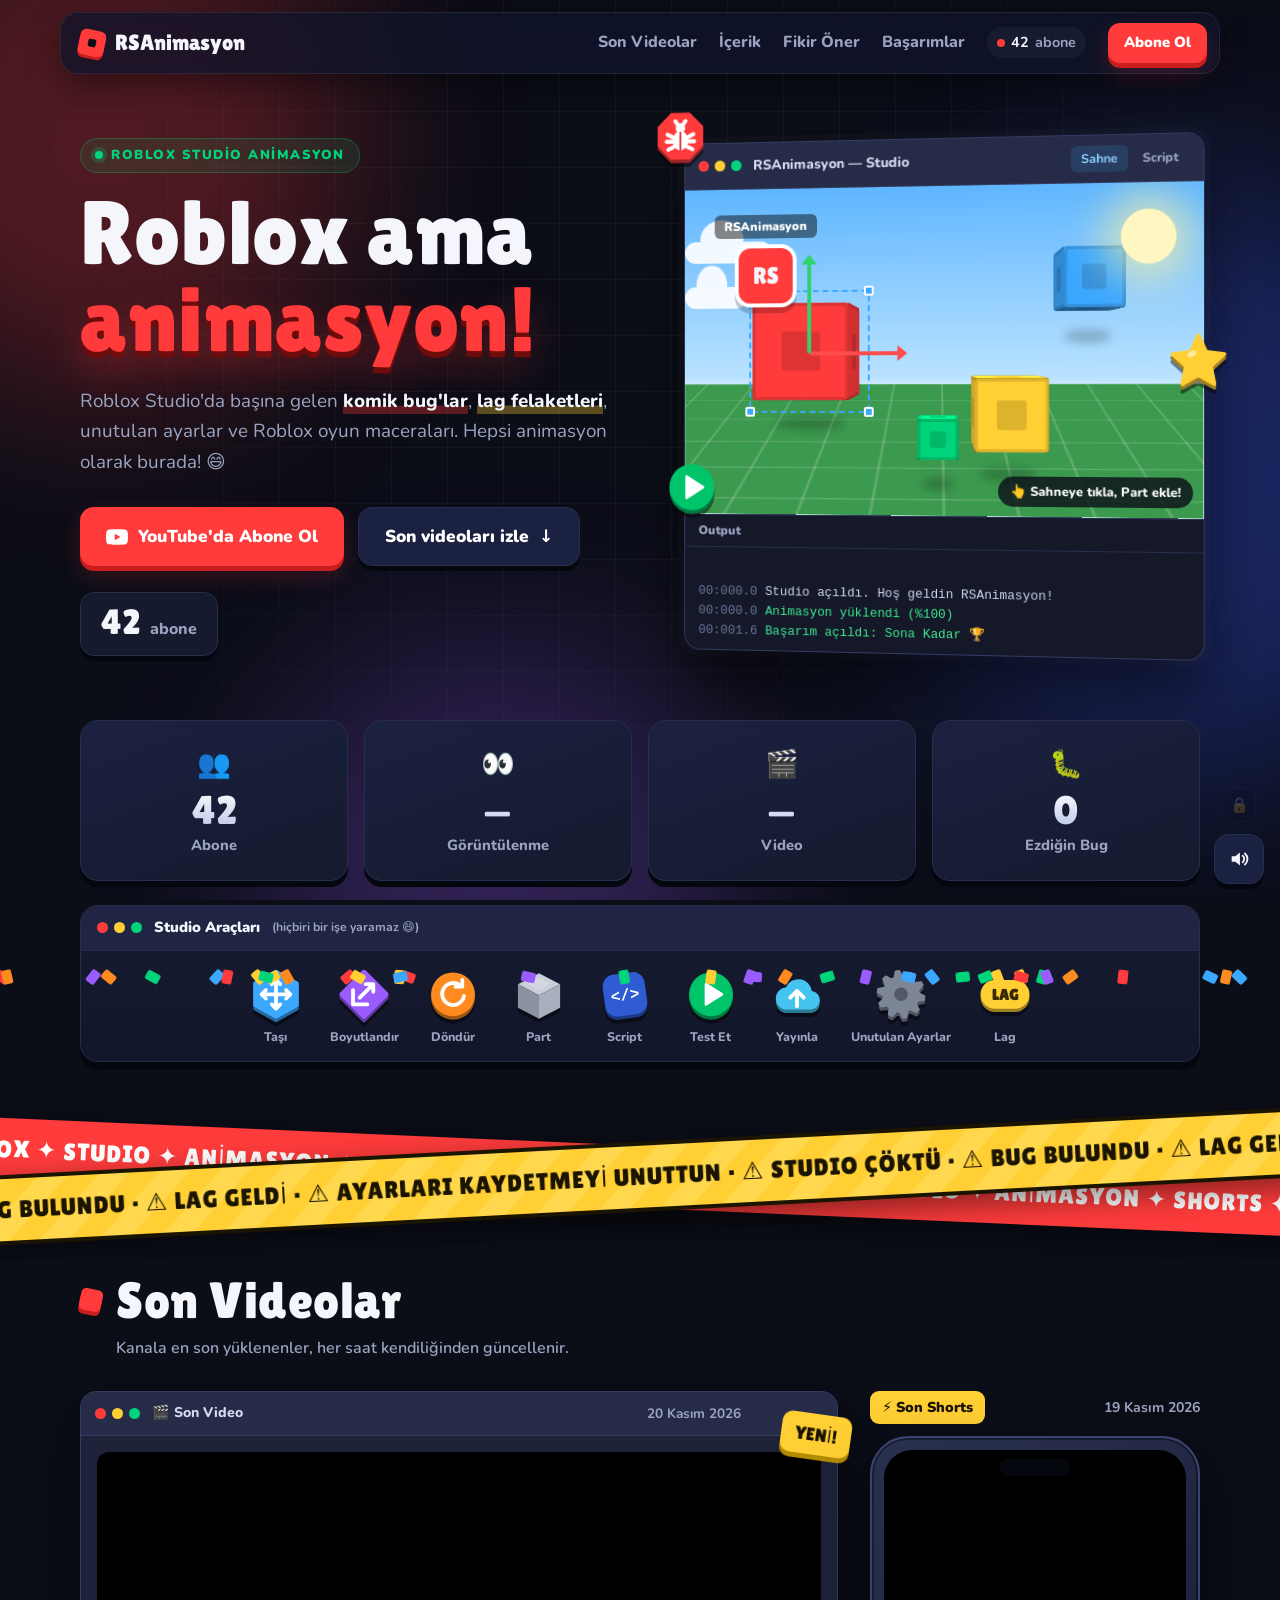
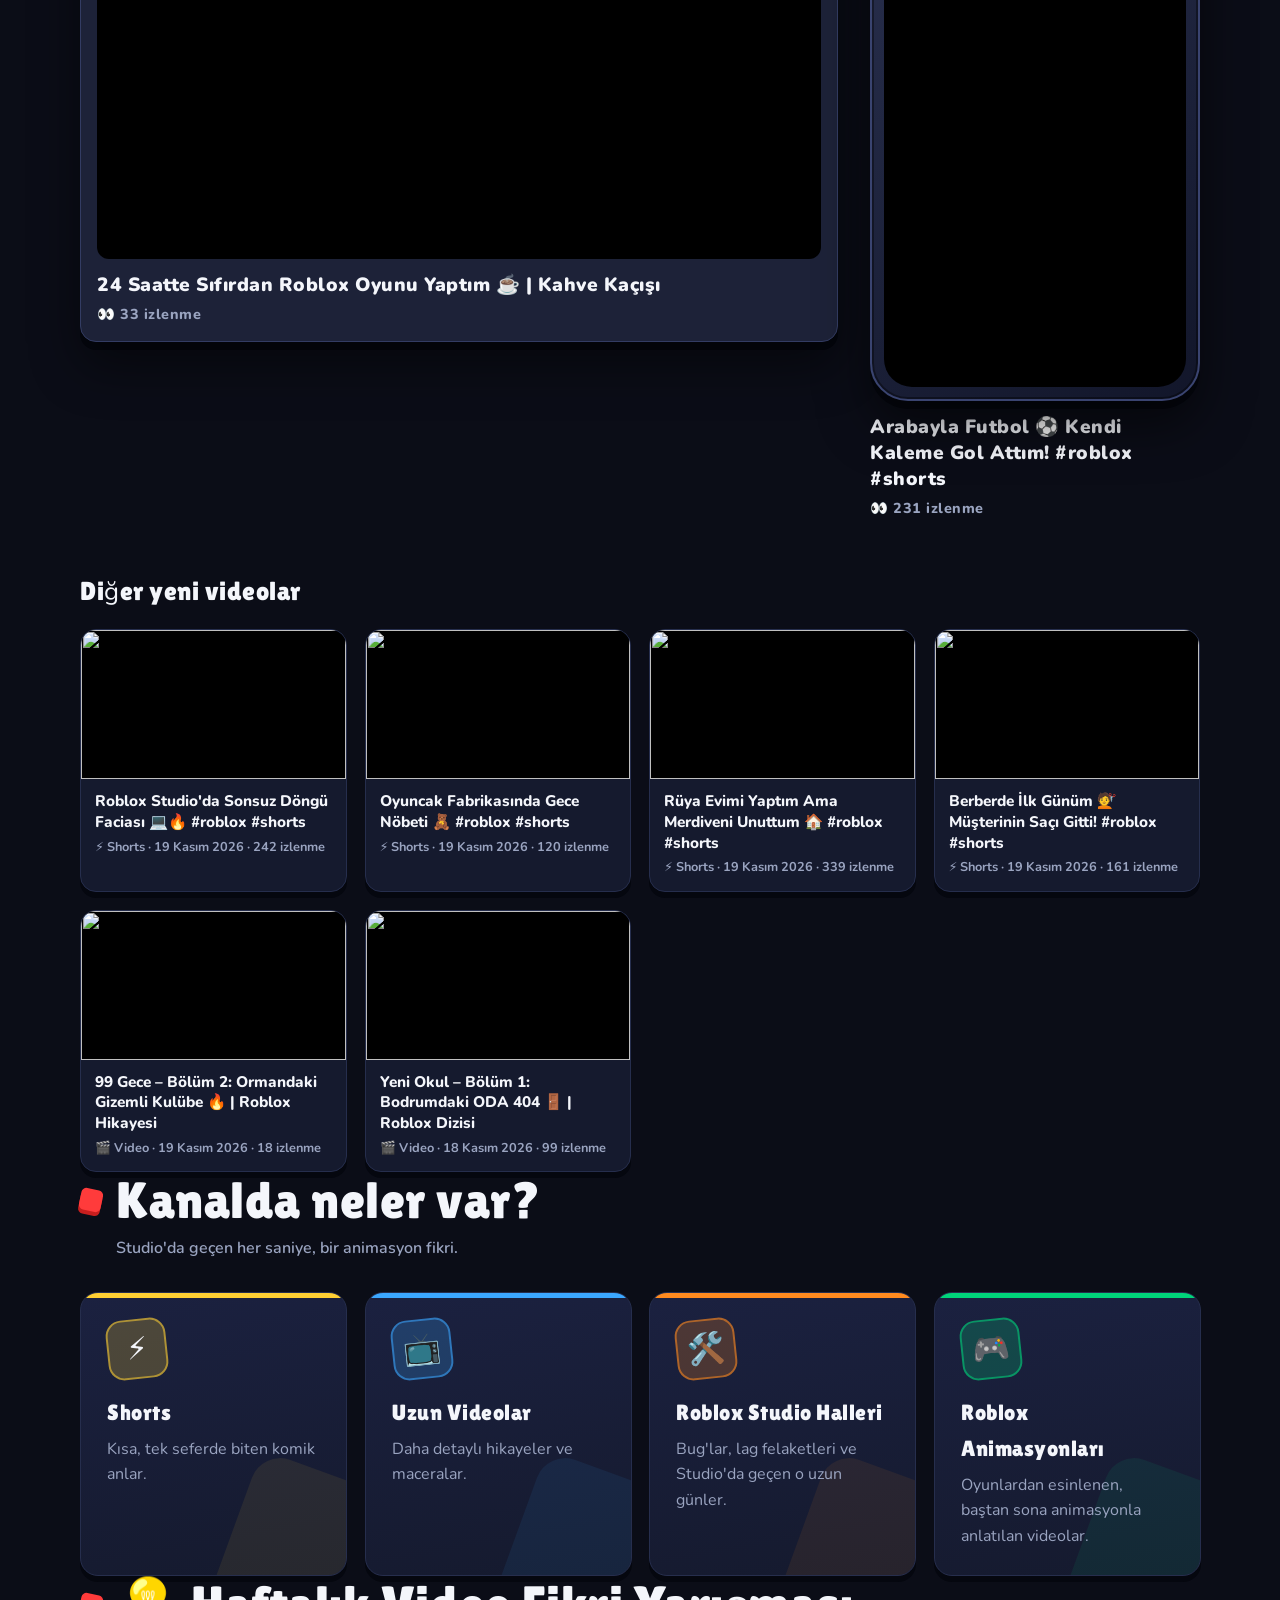
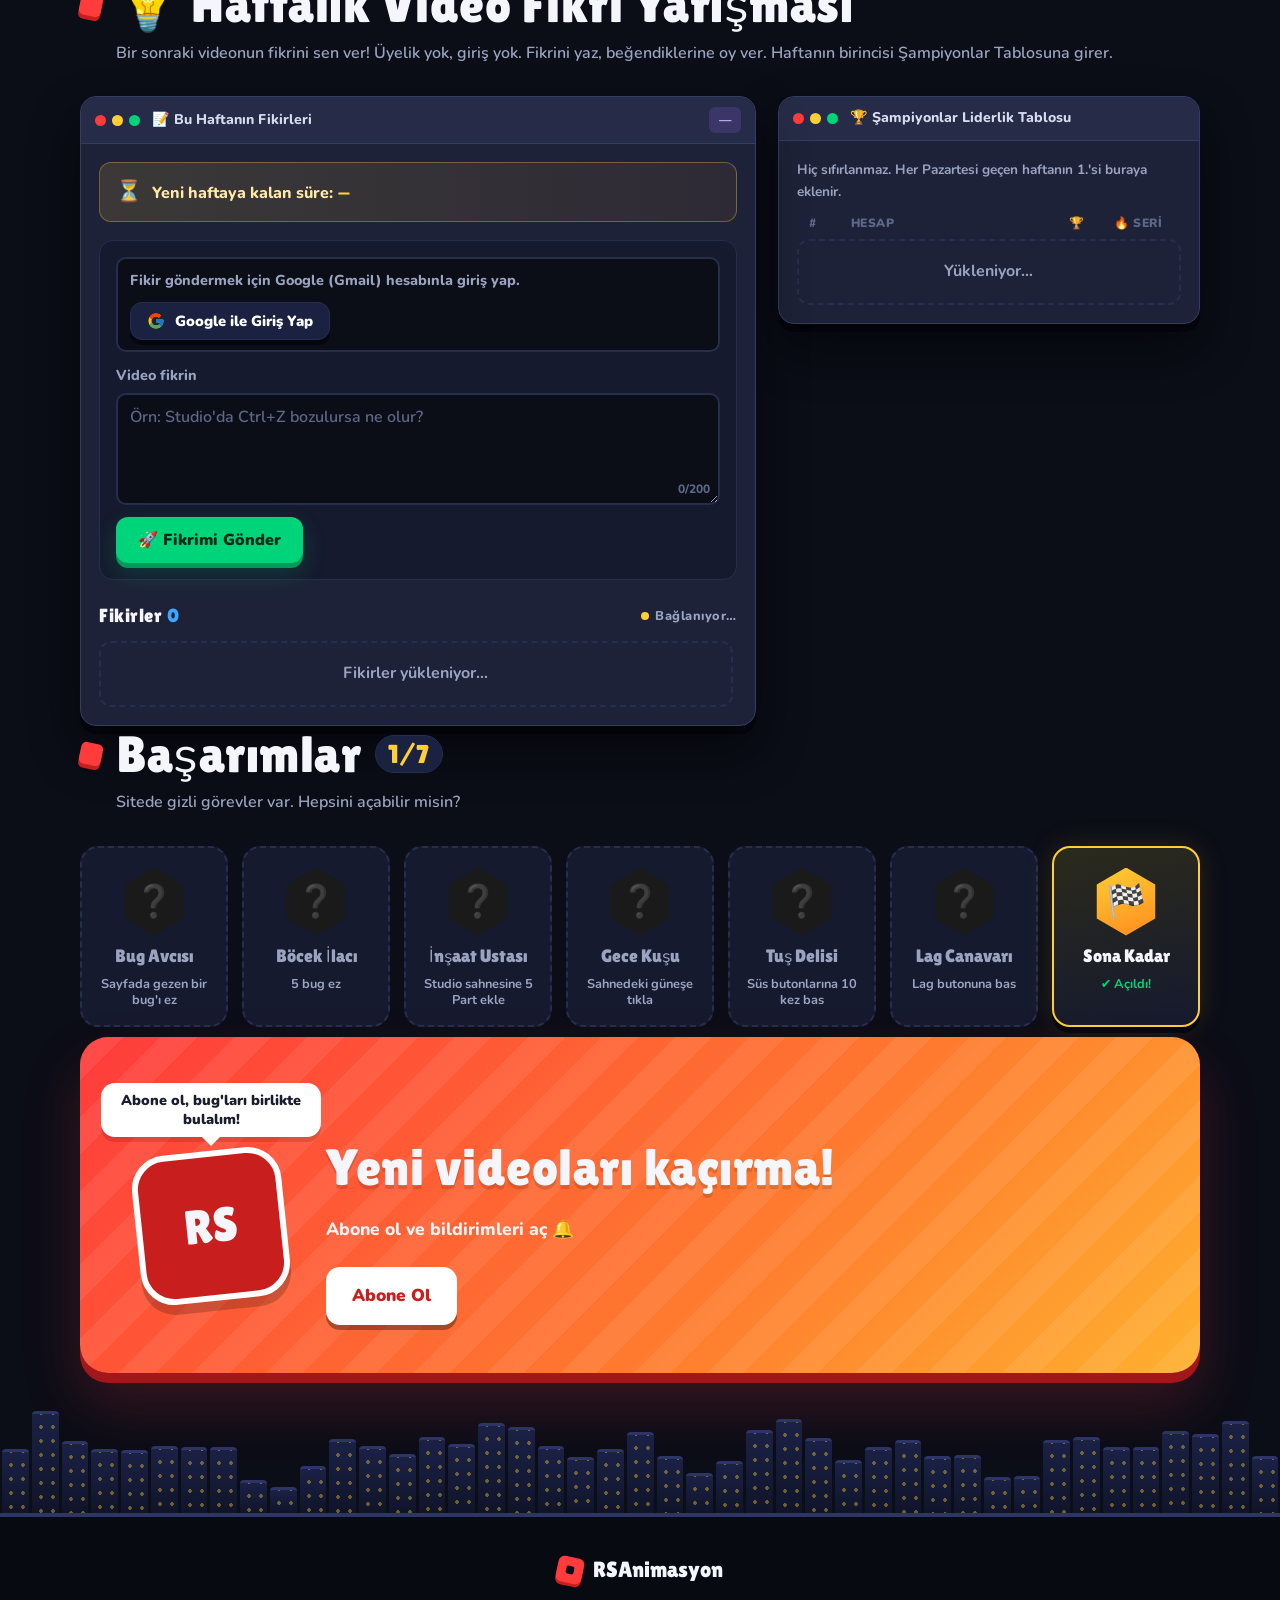
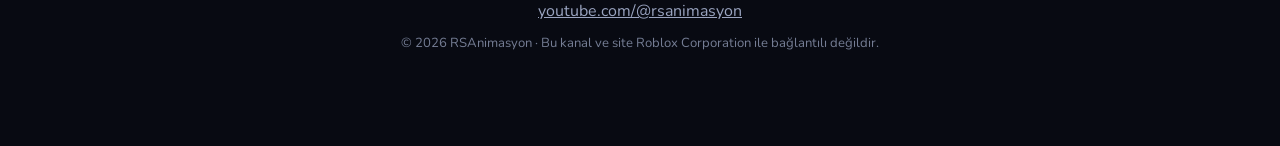
==== commit e718aa71: "Fikir panosunda isim yerine Google (Gmail) hesabıyla giriş - İsim kutusu kaldırıldı; fikir göndermek" ====
--- a/index.html
+++ b/index.html
@@ -43,6 +43,11 @@
     .fikir-textarea { resize: vertical; min-height: 84px; padding-bottom: 22px; }
     .fikir-sayi { position: absolute; right: 10px; bottom: 6px; font-size: .75rem; font-weight: 800; color: #5d6788; pointer-events: none; }
     .fikir-sayi.fikir-dolu { color: #ff8a1f; }
+    .fikir-hesap { display: flex; align-items: center; justify-content: space-between; flex-wrap: wrap; gap: 10px; padding: 10px 12px; border-radius: 10px; background: #0b0d17; border: 2px solid #262e4d; }
+    .fikir-hesap-bilgi { font-weight: 800; font-size: .9rem; color: #9aa4c0; overflow-wrap: anywhere; min-width: 0; }
+    .fikir-hesap-bilgi b { color: #8fd0ff; }
+    .fikir-hesap.fikir-girisli { border-color: #00d47a66; }
+    .fikir-google { flex: none; }
     .fikir-form-alt { display: flex; align-items: center; flex-wrap: wrap; gap: 12px; }
     .fikir-gonder { background: #00d47a; color: #062b1a; box-shadow: 0 5px 0 #009a58, 0 10px 24px #00d47a33; }
     .fikir-gonder:hover { box-shadow: 0 7px 0 #009a58, 0 14px 30px #00d47a44; }
@@ -344,7 +349,7 @@
           </div>
           <div class="fikir-card-body">
             <p class="fikir-lider-not">Hiç sıfırlanmaz. Her Pazartesi geçen haftanın 1.'si buraya eklenir.</p>
-            <div class="fikir-lider-head" aria-hidden="true"><span>#</span><span>İsim</span><span title="Toplam şampiyonluk">🏆</span><span title="Ardışık birincilik serisi">🔥 Seri</span></div>
+            <div class="fikir-lider-head" aria-hidden="true"><span>#</span><span>Hesap</span><span title="Toplam şampiyonluk">🏆</span><span title="Ardışık birincilik serisi">🔥 Seri</span></div>
             <ol class="fikir-lider-list" data-fikir-lider>
               <li class="fikir-bos">Yükleniyor…</li>
             </ol>
@@ -366,10 +371,12 @@
             </div>
 
             <form class="fikir-form" data-fikir-form novalidate autocomplete="off">
-              <div class="fikir-alan">
-                <label for="fikir-isim">İsmin</label>
-                <input id="fikir-isim" class="fikir-input" name="isim" type="text" maxlength="25" placeholder="Örn: BugAvcısı42" required>
-                <small class="fikir-sayi"><span data-fikir-isim-say>0</span>/25</small>
+              <div class="fikir-hesap">
+                <span class="fikir-hesap-bilgi" data-fikir-hesap-bilgi>Fikir göndermek için Google (Gmail) hesabınla giriş yap.</span>
+                <button class="btn btn-ghost btn-sm fikir-google" type="button" data-fikir-google>
+                  <svg viewBox="0 0 48 48" width="18" height="18" aria-hidden="true"><path fill="#FFC107" d="M43.6 20.5H42V20H24v8h11.3C33.7 32.7 29.2 36 24 36c-6.6 0-12-5.4-12-12s5.4-12 12-12c3.1 0 5.8 1.2 7.9 3.1l5.7-5.7C34 6.1 29.3 4 24 4 12.9 4 4 12.9 4 24s8.9 20 20 20 20-8.9 20-20c0-1.3-.1-2.4-.4-3.5z"/><path fill="#FF3D00" d="m6.3 14.7 6.6 4.8C14.7 15.1 19 12 24 12c3.1 0 5.8 1.2 7.9 3.1l5.7-5.7C34 6.1 29.3 4 24 4 16.3 4 9.7 8.3 6.3 14.7z"/><path fill="#4CAF50" d="M24 44c5.2 0 9.9-2 13.4-5.2l-6.2-5.2C29.2 35.1 26.7 36 24 36c-5.2 0-9.6-3.3-11.3-8l-6.5 5C9.5 39.6 16.2 44 24 44z"/><path fill="#1976D2" d="M43.6 20.5H42V20H24v8h11.3c-.8 2.2-2.2 4.2-4.1 5.6l6.2 5.2C37 39.2 44 34 44 24c0-1.3-.1-2.4-.4-3.5z"/></svg>
+                  <span>Google ile Giriş Yap</span>
+                </button>
               </div>
               <div class="fikir-alan">
                 <label for="fikir-metin">Video fikrin</label>
@@ -460,7 +467,7 @@
   <script type="module">
     import { initializeApp } from "https://www.gstatic.com/firebasejs/13.4.0/firebase-app.js";
     import { getDatabase, ref, push, get, remove, onValue, runTransaction, serverTimestamp } from "https://www.gstatic.com/firebasejs/13.4.0/firebase-database.js";
-    import { getAuth, signInWithEmailAndPassword, signOut, onAuthStateChanged } from "https://www.gstatic.com/firebasejs/13.4.0/firebase-auth.js";
+    import { getAuth, GoogleAuthProvider, signInWithPopup, signInWithRedirect, signInWithEmailAndPassword, signOut, onAuthStateChanged } from "https://www.gstatic.com/firebasejs/13.4.0/firebase-auth.js";
 
     // ---------------- Ayarlar ----------------
     const firebaseConfig = {
@@ -479,7 +486,10 @@
     // bir kullanıcı oluştur, şifresini sen belirle. Kilit ikonunda sadece şifre sorulur.
     const ADMIN_EMAIL = "admin@rsanimasyon.com";
 
-    const ISIM_MAX = 25, METIN_MAX = 200, METIN_MIN = 5;
+    // true: listede e-posta kısmen gizlenir (ah•••@gmail.com) — spam ve gizlilik için önerilir.
+    // false: Gmail adresi tamamen görünür.
+    const EPOSTA_GIZLE = true;
+    const METIN_MAX = 200, METIN_MIN = 5;
     const BEKLEME_MS = 60 * 1000;      // fikir gönderme arası bekleme
     const BENZERLIK_ESIK = 0.8;        // %80 ve üzeri = aynı fikir
     const TR_OFFSET = 3 * 3600 * 1000; // Türkiye saati (UTC+3), hafta Pazartesi 00:00'da döner
@@ -512,6 +522,13 @@
         .replace(/[^a-z0-9]+/g, " ").trim();
     }
     const isimAnahtari = (isim) => normalize(isim).replace(/ /g, "").slice(0, 40);
+    // Liderlik anahtarı: Google hesabının uid'si (eski kayıtlarda isim)
+    const yazarAnahtari = (f) => (f && typeof f.uid === "string" && /^[A-Za-z0-9]{6,128}$/.test(f.uid) ? f.uid : isimAnahtari(f && f.isim));
+    function epostaGoster(eposta, gizle = true) {
+      const [ad, alan] = String(eposta || "").split("@");
+      if (!alan) return String(eposta || "Anonim");
+      return gizle ? `${ad.slice(0, ad.length > 3 ? 2 : 1)}•••@${alan}` : `${ad}@${alan}`;
+    }
 
     function levenshtein(a, b) {
       if (a === b) return 0;
@@ -566,12 +583,12 @@
       oku(k, v) { try { const x = localStorage.getItem(k); return x == null ? v : JSON.parse(x); } catch { return v; } },
       yaz(k, v) { try { localStorage.setItem(k, JSON.stringify(v)); } catch {} },
     };
-    const OY_KEY = "fikir-oylar", BEKLEME_KEY = "fikir-son-gonderim", ISIM_KEY = "fikir-isim";
+    const OY_KEY = "fikir-oylar", BEKLEME_KEY = "fikir-son-gonderim";
 
     const ui = {
       form: $("[data-fikir-form]"), gonder: $("[data-fikir-gonder]"), mesaj: $("[data-fikir-mesaj]"),
-      isim: $("#fikir-isim"), metin: $("#fikir-metin"),
-      isimSay: $("[data-fikir-isim-say]"), metinSay: $("[data-fikir-metin-say]"),
+      metin: $("#fikir-metin"), metinSay: $("[data-fikir-metin-say]"),
+      hesap: $(".fikir-hesap"), hesapBilgi: $("[data-fikir-hesap-bilgi]"), google: $("[data-fikir-google]"),
       liste: $("[data-fikir-liste]"), adet: $("[data-fikir-adet]"), durum: $("[data-fikir-durum]"),
       hafta: $("[data-fikir-hafta]"), sayac: $("[data-fikir-sayac]"),
       lider: $("[data-fikir-lider]"), sonKazanan: $("[data-fikir-son-kazanan]"),
@@ -602,6 +619,7 @@
     let fikirler = [];
     let yuklendi = false;
     let admin = false;
+    let kullanici = null; // giriş yapmış Google kullanıcısı
     let haftaAboneligi = null;
     let sonLider; // undefined = henüz yüklenmedi
     const liElemanlari = new Map();
@@ -728,9 +746,34 @@
       hedef.textContent = n;
       hedef.parentElement.classList.toggle("fikir-dolu", n >= max);
     }
-    ui.isim.value = depo.oku(ISIM_KEY, "");
-    sayacYaz(ui.isim, ui.isimSay, ISIM_MAX);
-    ui.isim.addEventListener("input", () => sayacYaz(ui.isim, ui.isimSay, ISIM_MAX));
+
+    // ---------------- Google ile giriş ----------------
+    function hesapCiz() {
+      const girisli = !!(kullanici && kullanici.email);
+      ui.hesap.classList.toggle("fikir-girisli", girisli);
+      ui.google.querySelector("svg").style.display = girisli ? "none" : "";
+      ui.google.querySelector("span").textContent = girisli ? "Çıkış Yap" : "Google ile Giriş Yap";
+      if (girisli) ui.hesapBilgi.replaceChildren("✉ Gönderen: ", el("b", "", epostaGoster(kullanici.email, EPOSTA_GIZLE)));
+      else ui.hesapBilgi.textContent = "Fikir göndermek için Google (Gmail) hesabınla giriş yap.";
+    }
+    async function googleGiris() {
+      const saglayici = new GoogleAuthProvider();
+      saglayici.setCustomParameters({ prompt: "select_account" });
+      try {
+        await signInWithPopup(auth, saglayici);
+        mesaj(ui.mesaj, "");
+      } catch (err) {
+        const kod = err && err.code;
+        if (kod === "auth/popup-blocked" || kod === "auth/operation-not-supported-in-this-environment") return signInWithRedirect(auth, saglayici);
+        if (kod === "auth/popup-closed-by-user" || kod === "auth/cancelled-popup-request") return;
+        console.error("[Fikir Panosu] Google girişi hatası:", err);
+        mesaj(ui.mesaj, kod === "auth/unauthorized-domain" ? "Bu site Firebase'de yetkili alan olarak ekli değil." : "Google ile giriş yapılamadı.");
+      }
+    }
+    ui.google.addEventListener("click", () => {
+      if (!auth) return;
+      if (kullanici) signOut(auth); else googleGiris();
+    });
     ui.metin.addEventListener("input", () => sayacYaz(ui.metin, ui.metinSay, METIN_MAX));
 
     function vurgula(id) {
@@ -743,16 +786,14 @@
     ui.form.addEventListener("submit", async (e) => {
       e.preventDefault();
       if (!db || gonderiliyor) return;
-      const isim = ui.isim.value.replace(/\s+/g, " ").trim();
       const metin = ui.metin.value.replace(/\s+/g, " ").trim();
 
-      if (!isim) return mesaj(ui.mesaj, "Önce ismini yaz.");
-      if (!isimAnahtari(isim)) return mesaj(ui.mesaj, "İsminde en az bir harf veya rakam olmalı.");
-      if (isim.length > ISIM_MAX) return mesaj(ui.mesaj, `İsim en fazla ${ISIM_MAX} karakter olabilir.`);
+      if (!kullanici || !kullanici.email) { mesaj(ui.mesaj, "Önce Google hesabınla giriş yap.", "fikir-bilgi"); return googleGiris(); }
+      const isim = epostaGoster(kullanici.email, EPOSTA_GIZLE);
       if (metin.length < METIN_MIN) return mesaj(ui.mesaj, "Fikrin biraz daha uzun olmalı.");
       if (metin.length > METIN_MAX) return mesaj(ui.mesaj, `Fikir en fazla ${METIN_MAX} karakter olabilir.`);
-      if (linkVar(isim) || linkVar(metin)) return mesaj(ui.mesaj, "Link paylaşmak yasak 🚫");
-      if (kufurVar(isim) || kufurVar(metin)) return mesaj(ui.mesaj, "Lütfen kibar ol, uygunsuz kelime var 🙊");
+      if (linkVar(metin)) return mesaj(ui.mesaj, "Link paylaşmak yasak 🚫");
+      if (kufurVar(metin)) return mesaj(ui.mesaj, "Lütfen kibar ol, uygunsuz kelime var 🙊");
       const kalan = beklemeKalan();
       if (kalan > 0) return mesaj(ui.mesaj, `Yeni fikir için ${Math.ceil(kalan / 1000)} saniye bekle.`, "fikir-bilgi");
       if (!yuklendi) return mesaj(ui.mesaj, "Liste daha yükleniyor, birazdan tekrar dene.", "fikir-bilgi");
@@ -763,9 +804,8 @@
       gonderiliyor = true; beklemeGuncelle();
       try {
         const hafta = haftaBilgisi().key;
-        await push(ref(db, `fikirler/${hafta}`), { isim, metin, begeni: 0, zaman: serverTimestamp() });
+        await push(ref(db, `fikirler/${hafta}`), { uid: kullanici.uid, isim, metin, begeni: 0, zaman: serverTimestamp() });
         depo.yaz(BEKLEME_KEY, Date.now());
-        depo.yaz(ISIM_KEY, isim);
         ui.metin.value = ""; sayacYaz(ui.metin, ui.metinSay, METIN_MAX);
         mesaj(ui.mesaj, "Fikrin eklendi! Arkadaşlarına söyle, oy versinler 🎉", "fikir-ok");
       } catch (err) {
@@ -780,14 +820,14 @@
     function haftaSonucu(hafta, tum) {
       const liste = Object.values(tum[hafta] || {})
         .filter((f) => f && typeof f.metin === "string")
-        .map((f) => ({ isim: String(f.isim || "Anonim"), metin: f.metin, begeni: Number(f.begeni) || 0, zaman: Number(f.zaman) || 0 }))
+        .map((f) => ({ uid: f.uid, isim: String(f.isim || "Anonim"), metin: f.metin, begeni: Number(f.begeni) || 0, zaman: Number(f.zaman) || 0 }))
         .sort(siralaFikir);
       const ilk = liste[0];
-      const key = ilk && ilk.begeni > 0 ? isimAnahtari(ilk.isim) : "";
+      const key = ilk && ilk.begeni > 0 ? yazarAnahtari(ilk) : "";
       if (!key) return { hafta, key: null };
       // Kazananın önceki haftalarda yazdığı kendi fikirleriyle benzerlik kontrolü
       const tekrar = Object.keys(tum).some((h) => h < hafta && Object.values(tum[h] || {}).some((f) =>
-        f && isimAnahtari(f.isim) === key && benzerlik(f.metin, ilk.metin) >= BENZERLIK_ESIK));
+        f && yazarAnahtari(f) === key && benzerlik(f.metin, ilk.metin) >= BENZERLIK_ESIK));
       return { hafta, key, isim: ilk.isim, metin: ilk.metin, begeni: ilk.begeni, tekrar };
     }
 
@@ -935,6 +975,8 @@
       });
       onAuthStateChanged(auth, (u) => {
         admin = !!u && u.email === ADMIN_EMAIL;
+        kullanici = u && u.email ? u : null;
+        hesapCiz();
         ui.kilit.classList.toggle("fikir-acik", admin);
         ui.kilit.textContent = admin ? "🔓" : "🔒";
         adminCubugu();
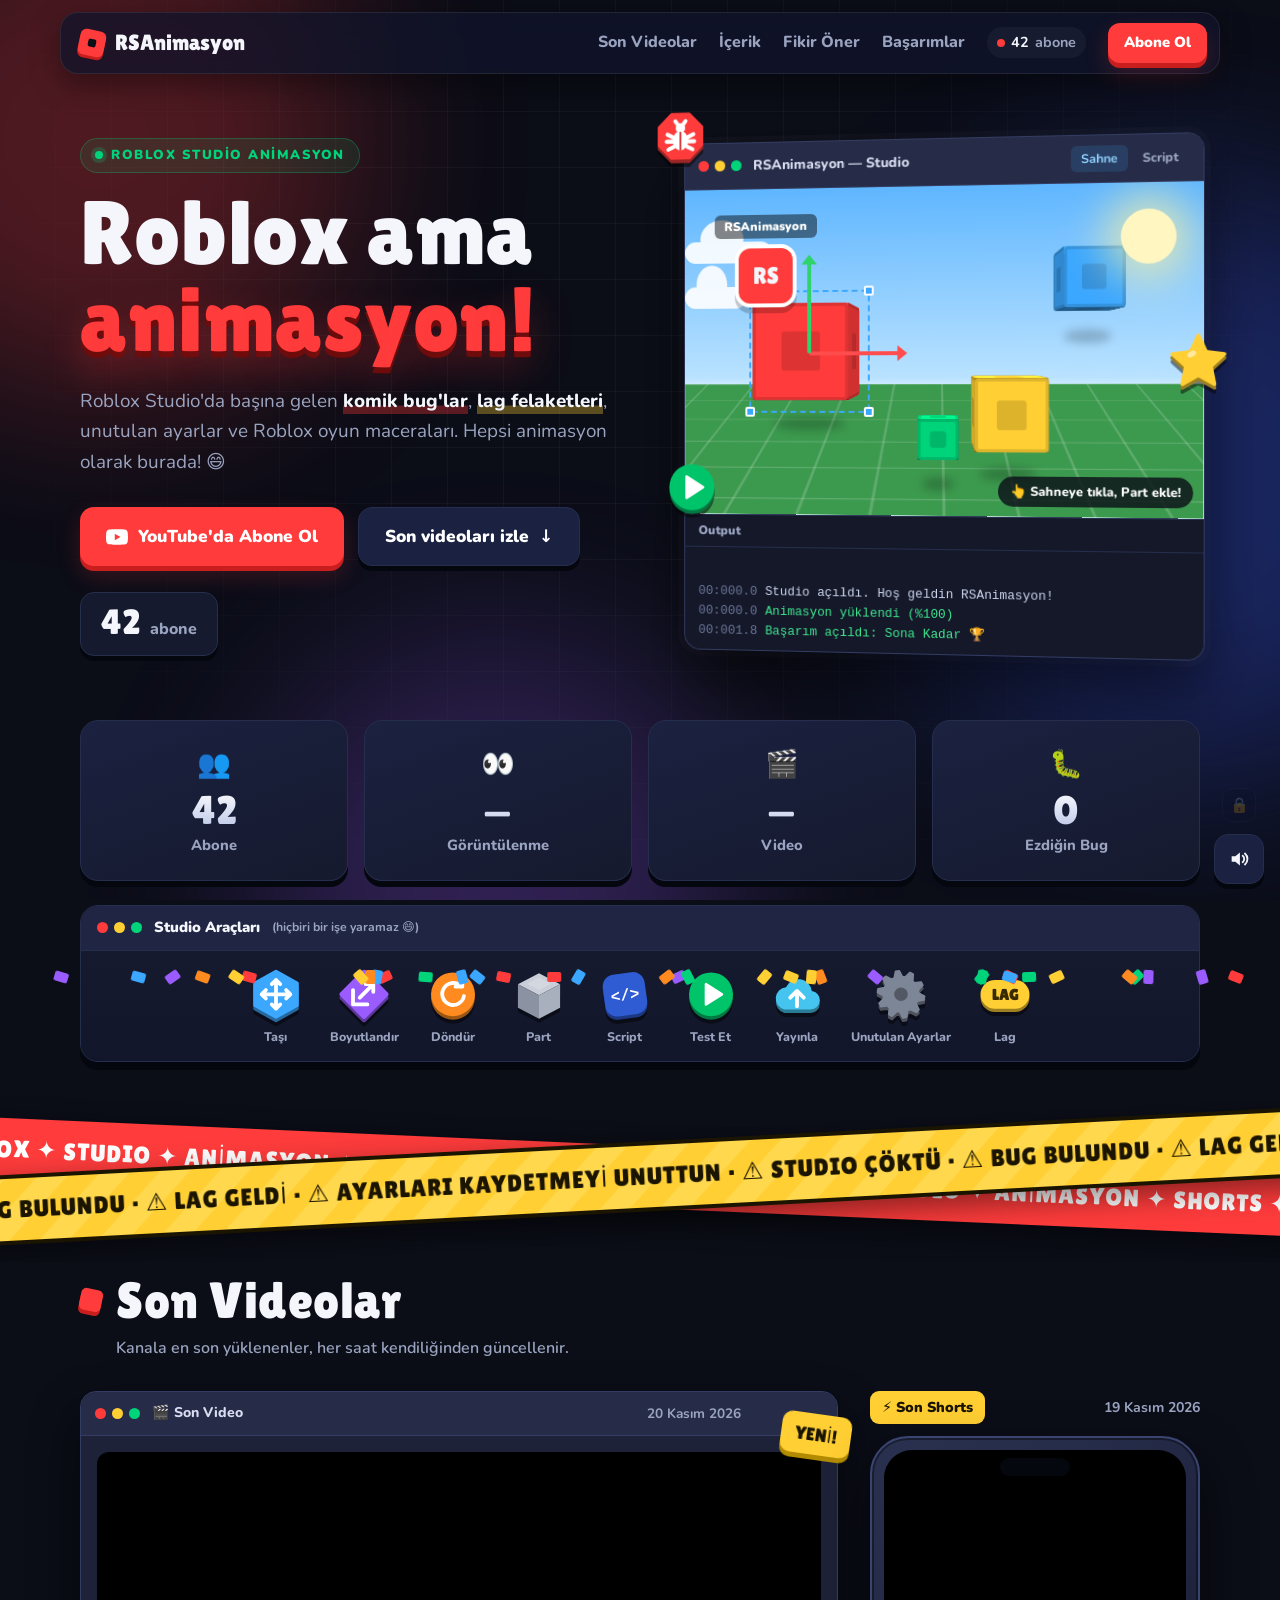
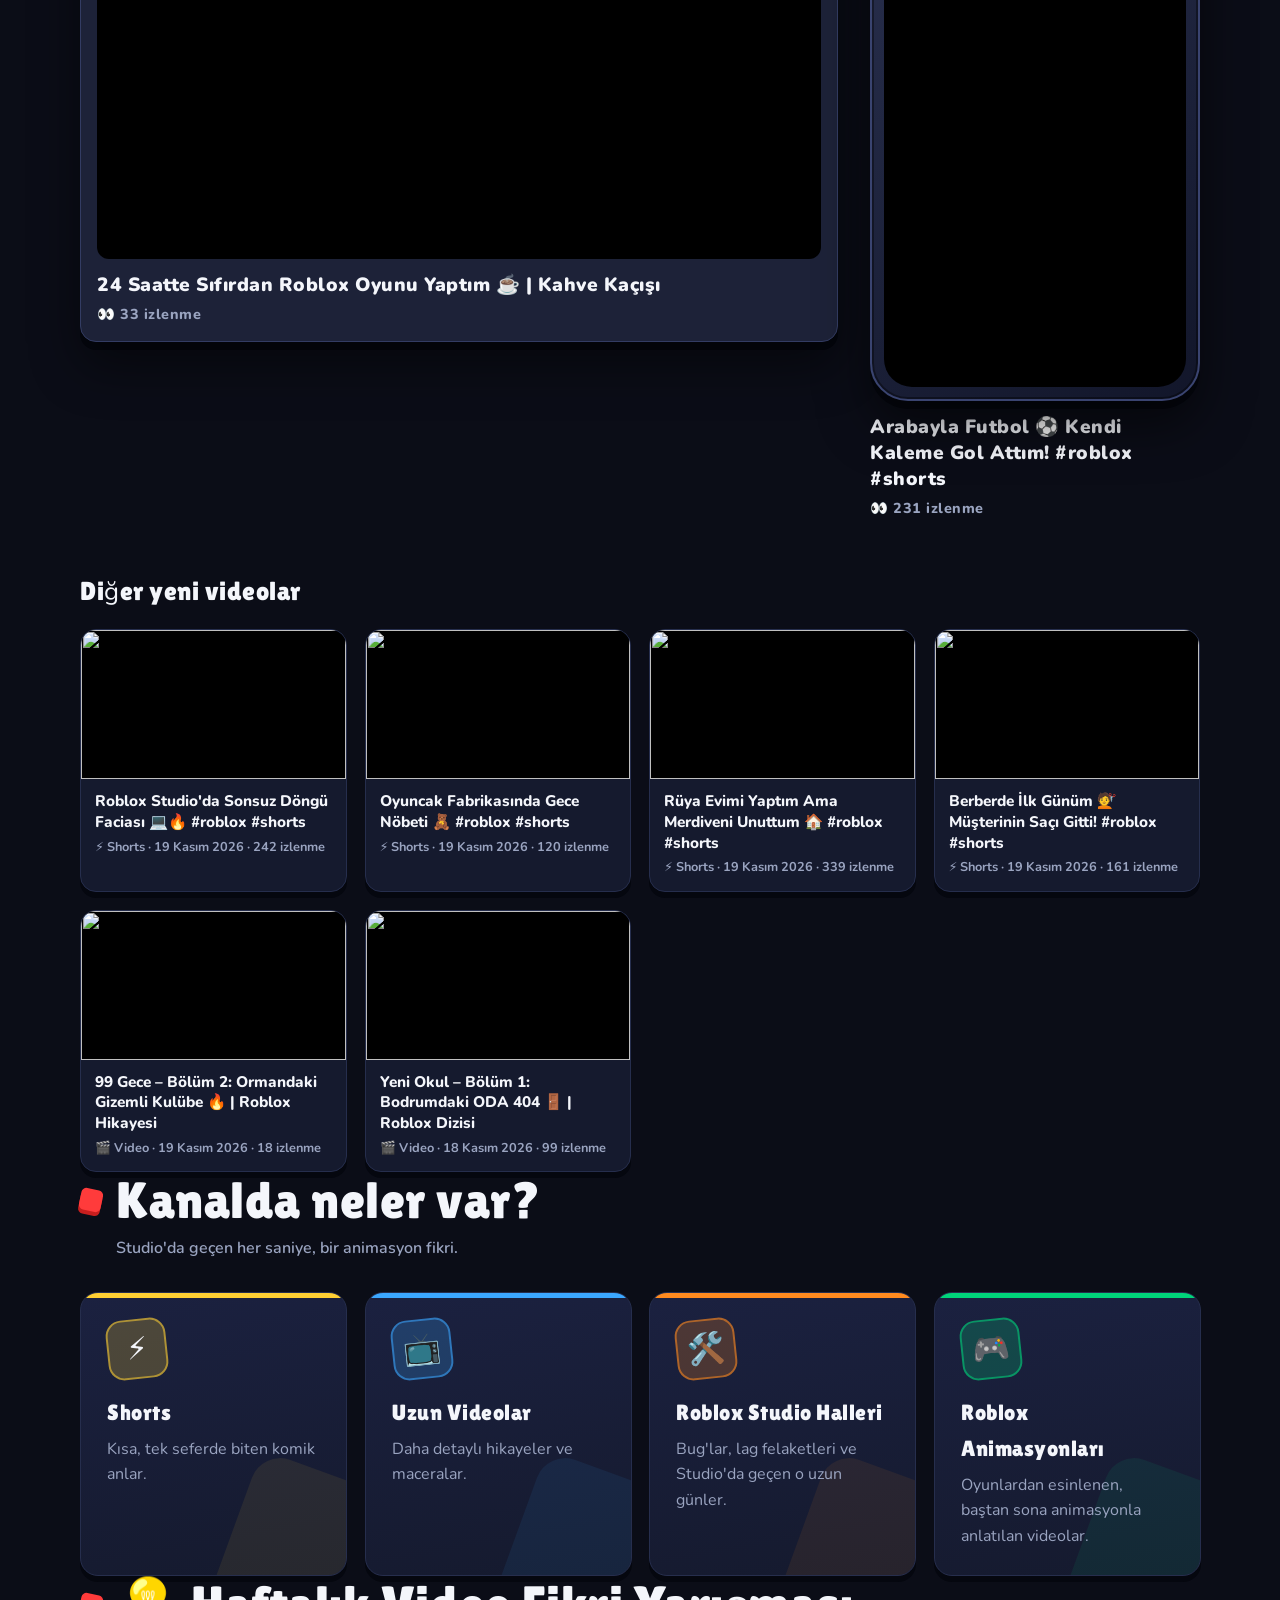
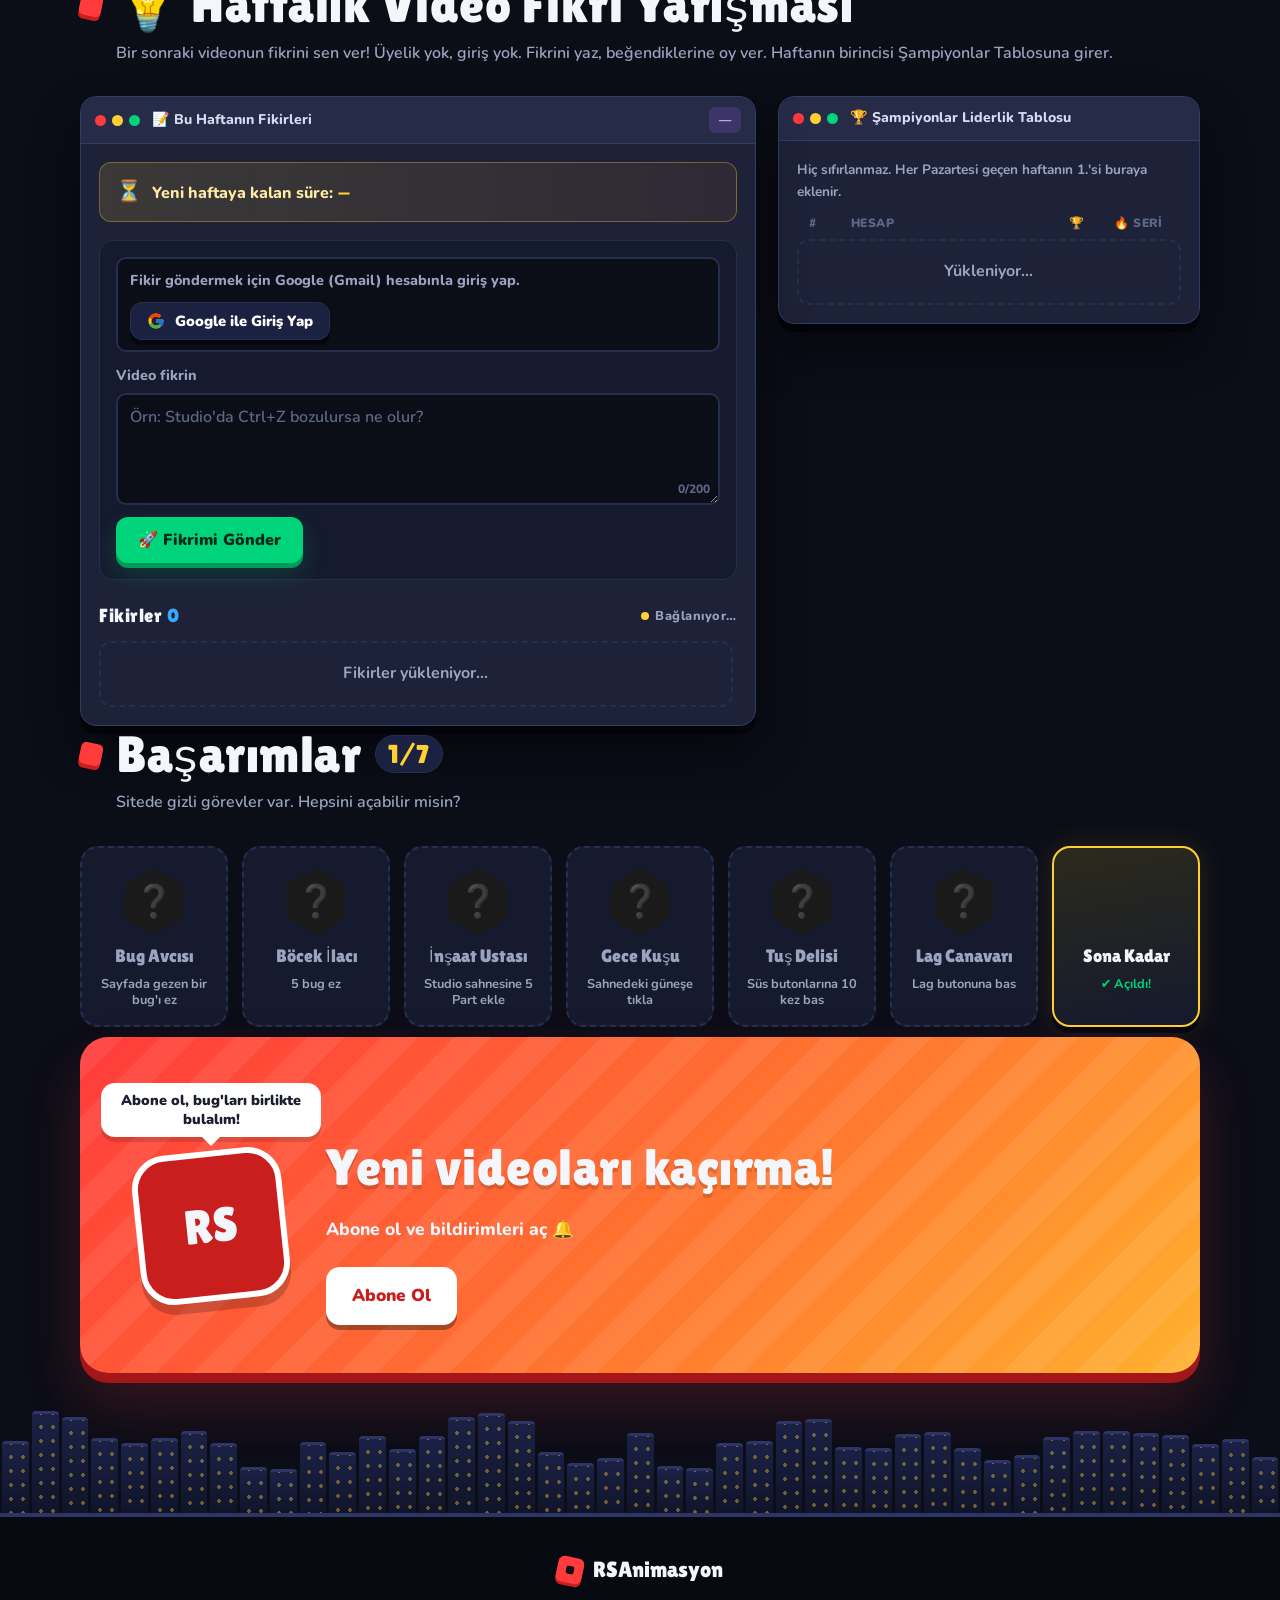
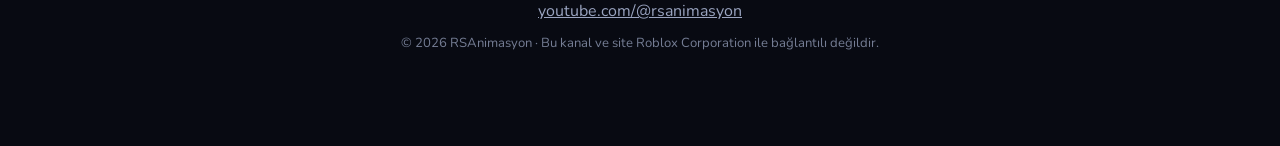
==== commit 8253a6da: "Fikir panosunda oy vermek için de Google girişi zorunlu - Oylar fikirler/{hafta}/{id}/oylar/{uid} al" ====
--- a/index.html
+++ b/index.html
@@ -466,7 +466,7 @@
   <!-- Fikir Panosu (Firebase Realtime Database, modular SDK v13.4.0) -->
   <script type="module">
     import { initializeApp } from "https://www.gstatic.com/firebasejs/13.4.0/firebase-app.js";
-    import { getDatabase, ref, push, get, remove, onValue, runTransaction, serverTimestamp } from "https://www.gstatic.com/firebasejs/13.4.0/firebase-database.js";
+    import { getDatabase, ref, push, set, get, remove, onValue, runTransaction, serverTimestamp } from "https://www.gstatic.com/firebasejs/13.4.0/firebase-database.js";
     import { getAuth, GoogleAuthProvider, signInWithPopup, signInWithRedirect, signInWithEmailAndPassword, signOut, onAuthStateChanged } from "https://www.gstatic.com/firebasejs/13.4.0/firebase-auth.js";
 
     // ---------------- Ayarlar ----------------
@@ -583,7 +583,9 @@
       oku(k, v) { try { const x = localStorage.getItem(k); return x == null ? v : JSON.parse(x); } catch { return v; } },
       yaz(k, v) { try { localStorage.setItem(k, JSON.stringify(v)); } catch {} },
     };
-    const OY_KEY = "fikir-oylar", BEKLEME_KEY = "fikir-son-gonderim";
+    const BEKLEME_KEY = "fikir-son-gonderim";
+    // Beğeni sayısı = oy veren Google hesaplarının sayısı (her hesap bir fikre 1 oy)
+    const oySayisi = (f) => (Number(f.begeni) || 0) + (f.oylar && typeof f.oylar === "object" ? Object.keys(f.oylar).length : 0);
 
     const ui = {
       form: $("[data-fikir-form]"), gonder: $("[data-fikir-gonder]"), mesaj: $("[data-fikir-mesaj]"),
@@ -646,7 +648,7 @@
         const v = snap.val() || {};
         fikirler = Object.entries(v)
           .filter(([, f]) => f && typeof f.metin === "string")
-          .map(([id, f]) => ({ id, isim: String(f.isim || "Anonim"), metin: f.metin, begeni: Number(f.begeni) || 0, zaman: Number(f.zaman) || 0 }));
+          .map(([id, f]) => ({ id, isim: String(f.isim || "Anonim"), metin: f.metin, begeni: oySayisi(f), oyVerenler: f.oylar || {}, zaman: Number(f.zaman) || 0 }));
         yuklendi = true;
         listeCiz();
       }, (err) => {
@@ -665,7 +667,7 @@
       ui.adet.textContent = sirali.length;
       if (!sirali.length) { liElemanlari.clear(); bos(ui.liste, "Bu hafta henüz fikir yok. İlk fikri sen yaz! ✍️"); return; }
       ui.liste.querySelectorAll(".fikir-bos").forEach((x) => x.remove());
-      const oylar = depo.oku(OY_KEY, {});
+      const benimUid = kullanici && kullanici.uid;
       const gorulen = new Set();
       sirali.forEach((f, i) => {
         gorulen.add(f.id);
@@ -698,9 +700,10 @@
           if (sayi.textContent !== "") { btn.classList.remove("fikir-zipla"); void btn.offsetWidth; btn.classList.add("fikir-zipla"); }
           sayi.textContent = f.begeni;
         }
-        const oyVerildi = !!oylar[`${aktif.key}/${f.id}`];
+        const oyVerildi = !!(benimUid && f.oyVerenler[benimUid]);
         btn.classList.toggle("fikir-begenildi", oyVerildi);
         btn.firstChild.textContent = oyVerildi ? "✔ Beğendin" : "👍 Beğen";
+        btn.title = benimUid ? "" : "Beğenmek için Google ile giriş yap";
         btn.setAttribute("aria-label", `${oyVerildi ? "Beğendin" : "Beğen"}, ${f.begeni} beğeni`);
         const aksiyon = li.querySelector(".fikir-aksiyon");
         let sil = aksiyon.querySelector(".fikir-sil");
@@ -715,19 +718,29 @@
       for (const [id, li] of liElemanlari) if (!gorulen.has(id)) { li.remove(); liElemanlari.delete(id); }
     }
 
+    const bekleyenOy = new Set();
     async function begen(id, btn) {
-      const anahtar = `${aktif.key}/${id}`;
-      const oylar = depo.oku(OY_KEY, {});
-      if (oylar[anahtar]) { btn.animate?.([{ transform: "translateX(-3px)" }, { transform: "translateX(3px)" }, { transform: "none" }], { duration: 200 }); return; }
-      oylar[anahtar] = 1; depo.yaz(OY_KEY, oylar);
-      listeCiz();
+      if (!db) return;
+      if (!kullanici) {
+        mesaj(ui.mesaj, "Beğenmek için Google hesabınla giriş yap.", "fikir-bilgi");
+        await googleGiris();
+        if (!kullanici && auth.currentUser && auth.currentUser.email) kullanici = auth.currentUser;
+        if (!kullanici) return;
+      }
+      const f = fikirler.find((x) => x.id === id);
+      if (!f) return;
+      if (f.oyVerenler[kullanici.uid] || bekleyenOy.has(id)) {
+        btn.animate?.([{ transform: "translateX(-3px)" }, { transform: "translateX(3px)" }, { transform: "none" }], { duration: 200 });
+        return;
+      }
+      bekleyenOy.add(id);
       try {
-        await runTransaction(ref(db, `fikirler/${anahtar}/begeni`), (v) => (Number(v) || 0) + 1);
+        await set(ref(db, `fikirler/${aktif.key}/${id}/oylar/${kullanici.uid}`), true);
       } catch (e) {
         console.error("[Fikir Panosu] beğeni hatası:", e);
-        const o = depo.oku(OY_KEY, {}); delete o[anahtar]; depo.yaz(OY_KEY, o);
-        listeCiz();
         mesaj(ui.mesaj, "Beğeni kaydedilemedi, tekrar dene.");
+      } finally {
+        bekleyenOy.delete(id);
       }
     }
 
@@ -820,7 +833,7 @@
     function haftaSonucu(hafta, tum) {
       const liste = Object.values(tum[hafta] || {})
         .filter((f) => f && typeof f.metin === "string")
-        .map((f) => ({ uid: f.uid, isim: String(f.isim || "Anonim"), metin: f.metin, begeni: Number(f.begeni) || 0, zaman: Number(f.zaman) || 0 }))
+        .map((f) => ({ uid: f.uid, isim: String(f.isim || "Anonim"), metin: f.metin, begeni: oySayisi(f), zaman: Number(f.zaman) || 0 }))
         .sort(siralaFikir);
       const ilk = liste[0];
       const key = ilk && ilk.begeni > 0 ? yazarAnahtari(ilk) : "";
